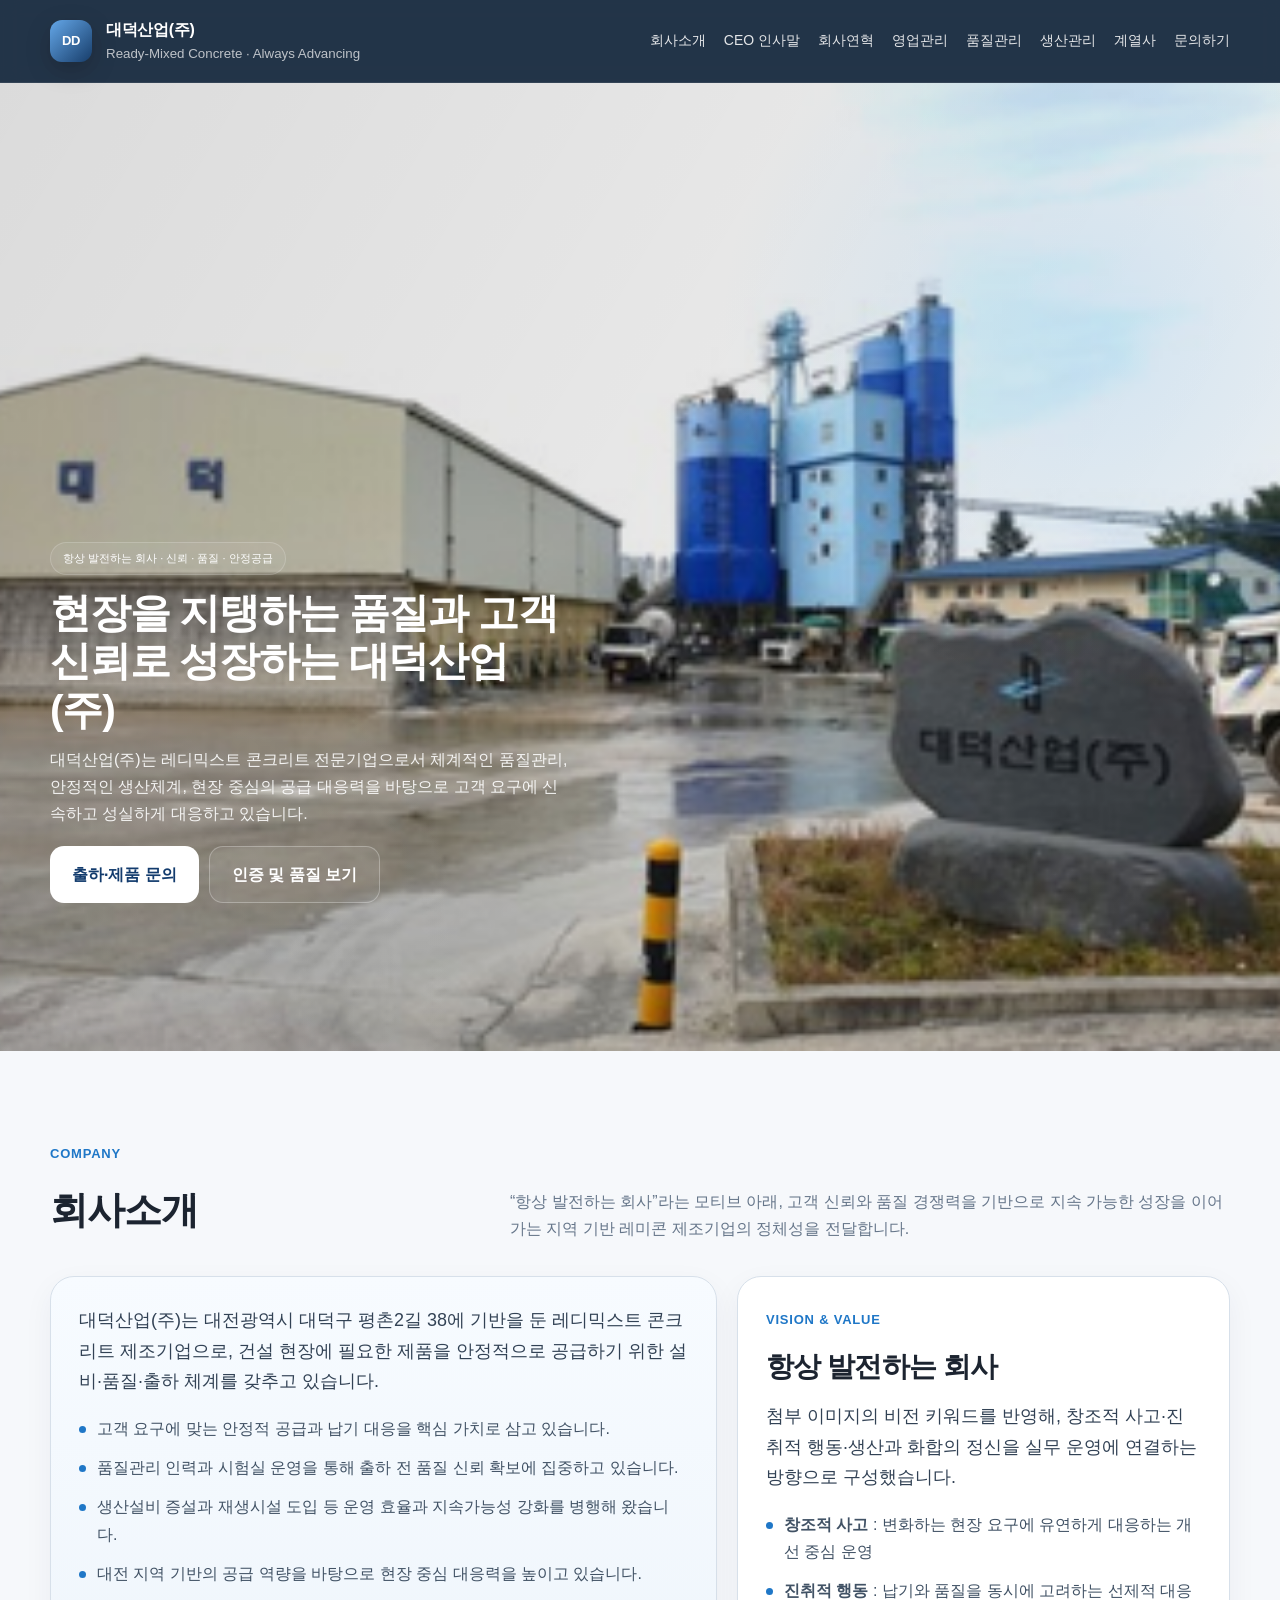
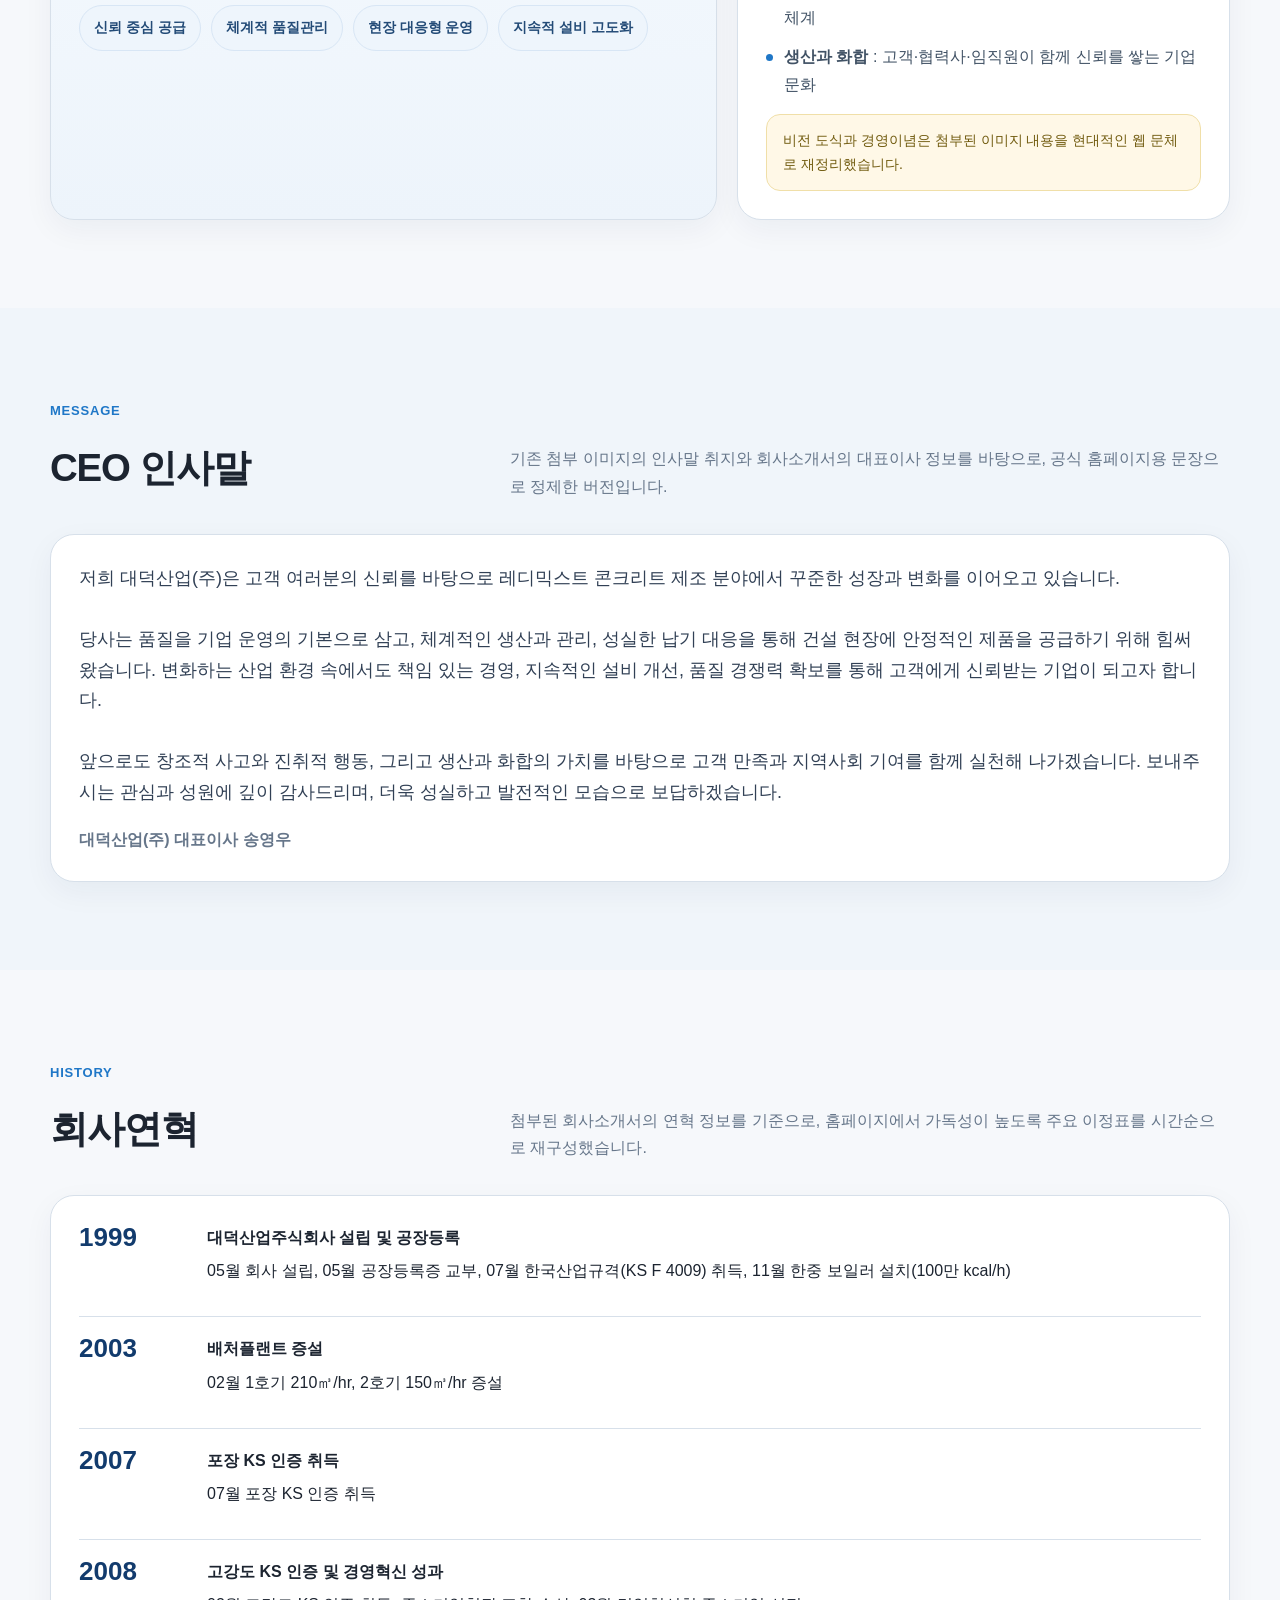
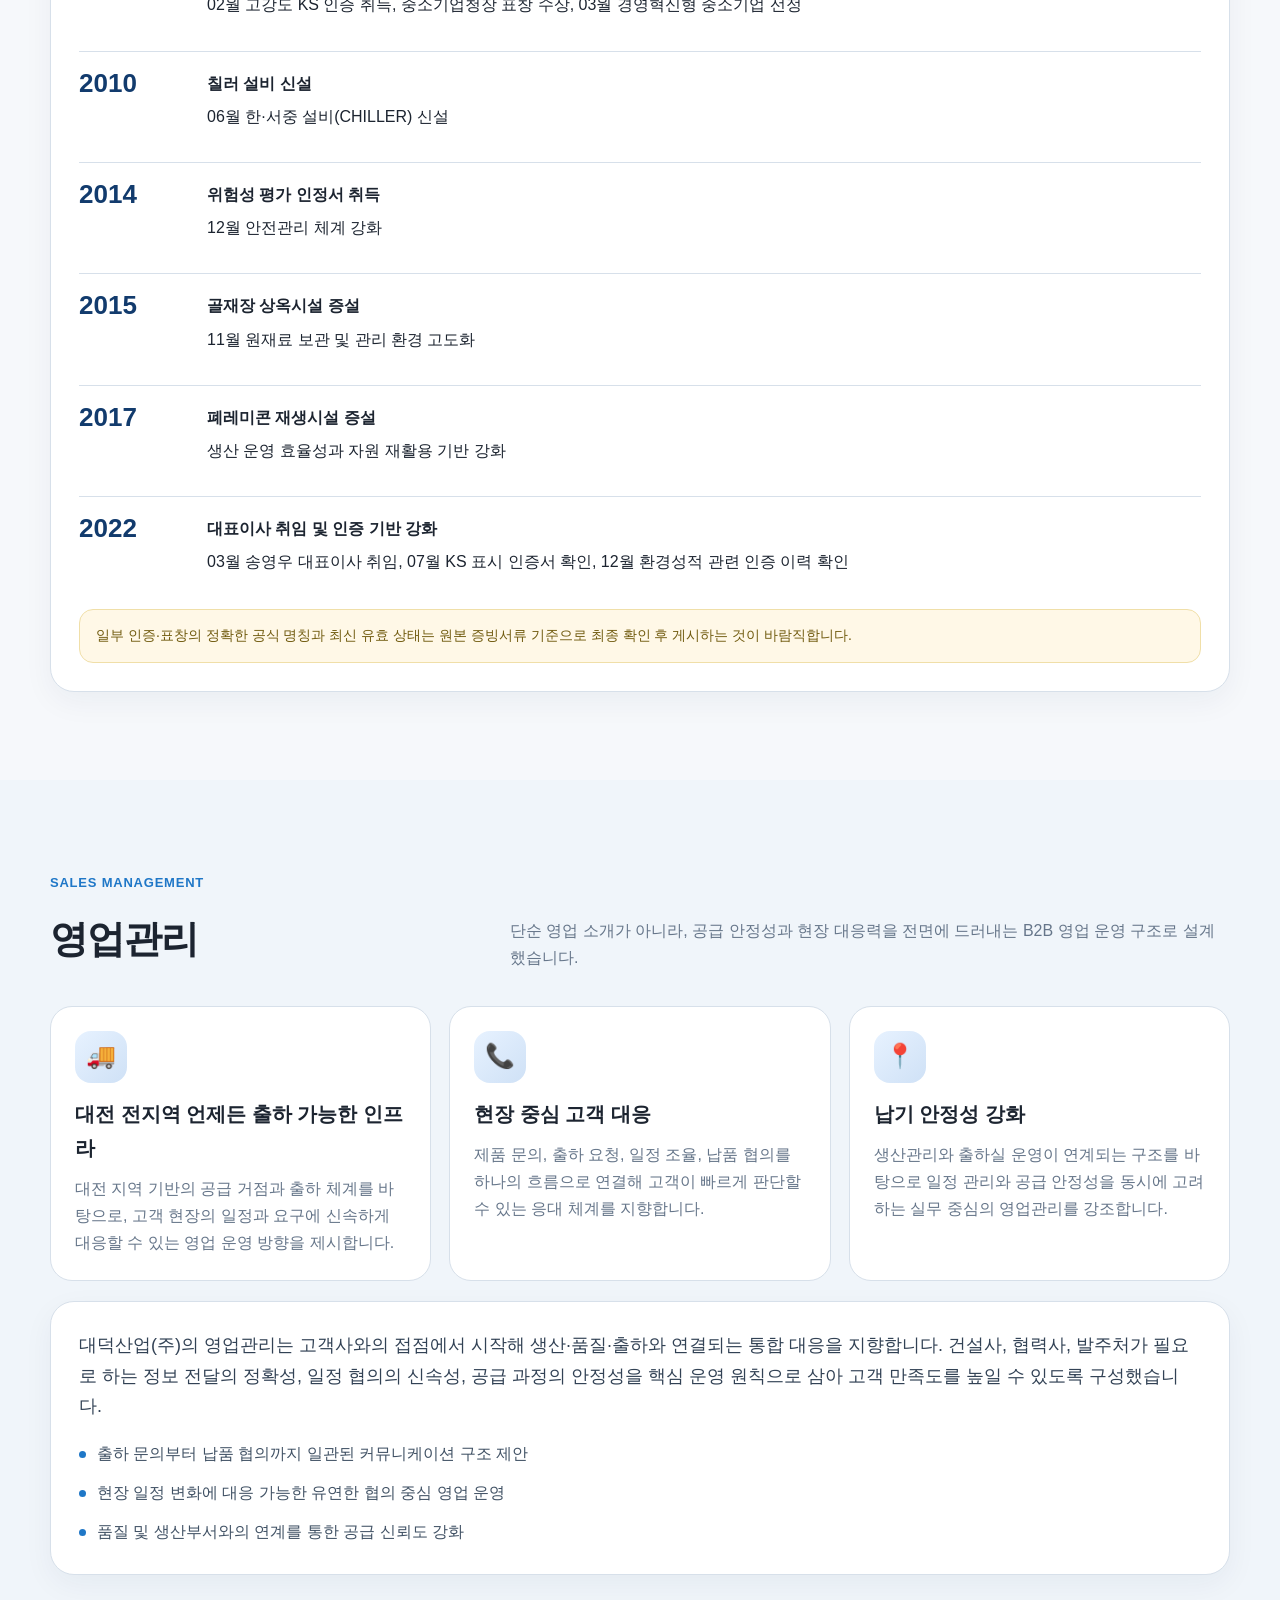
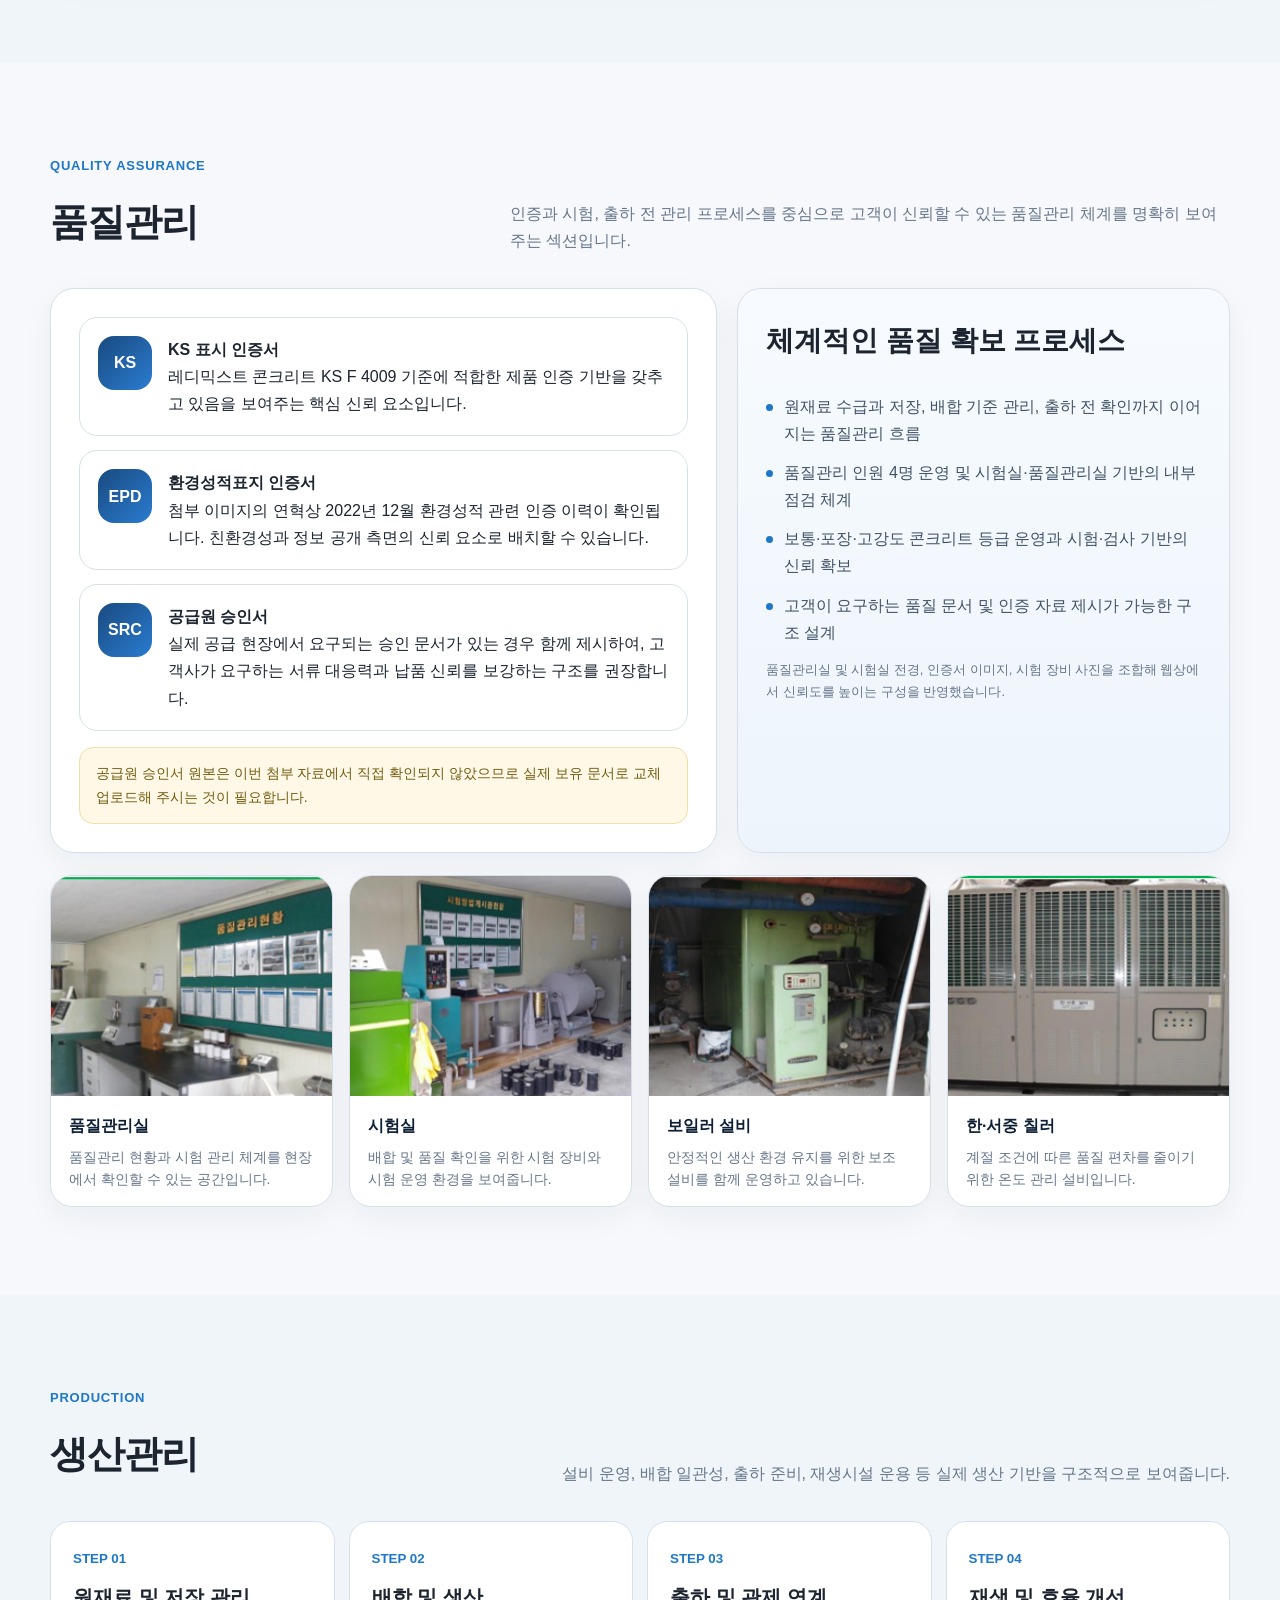
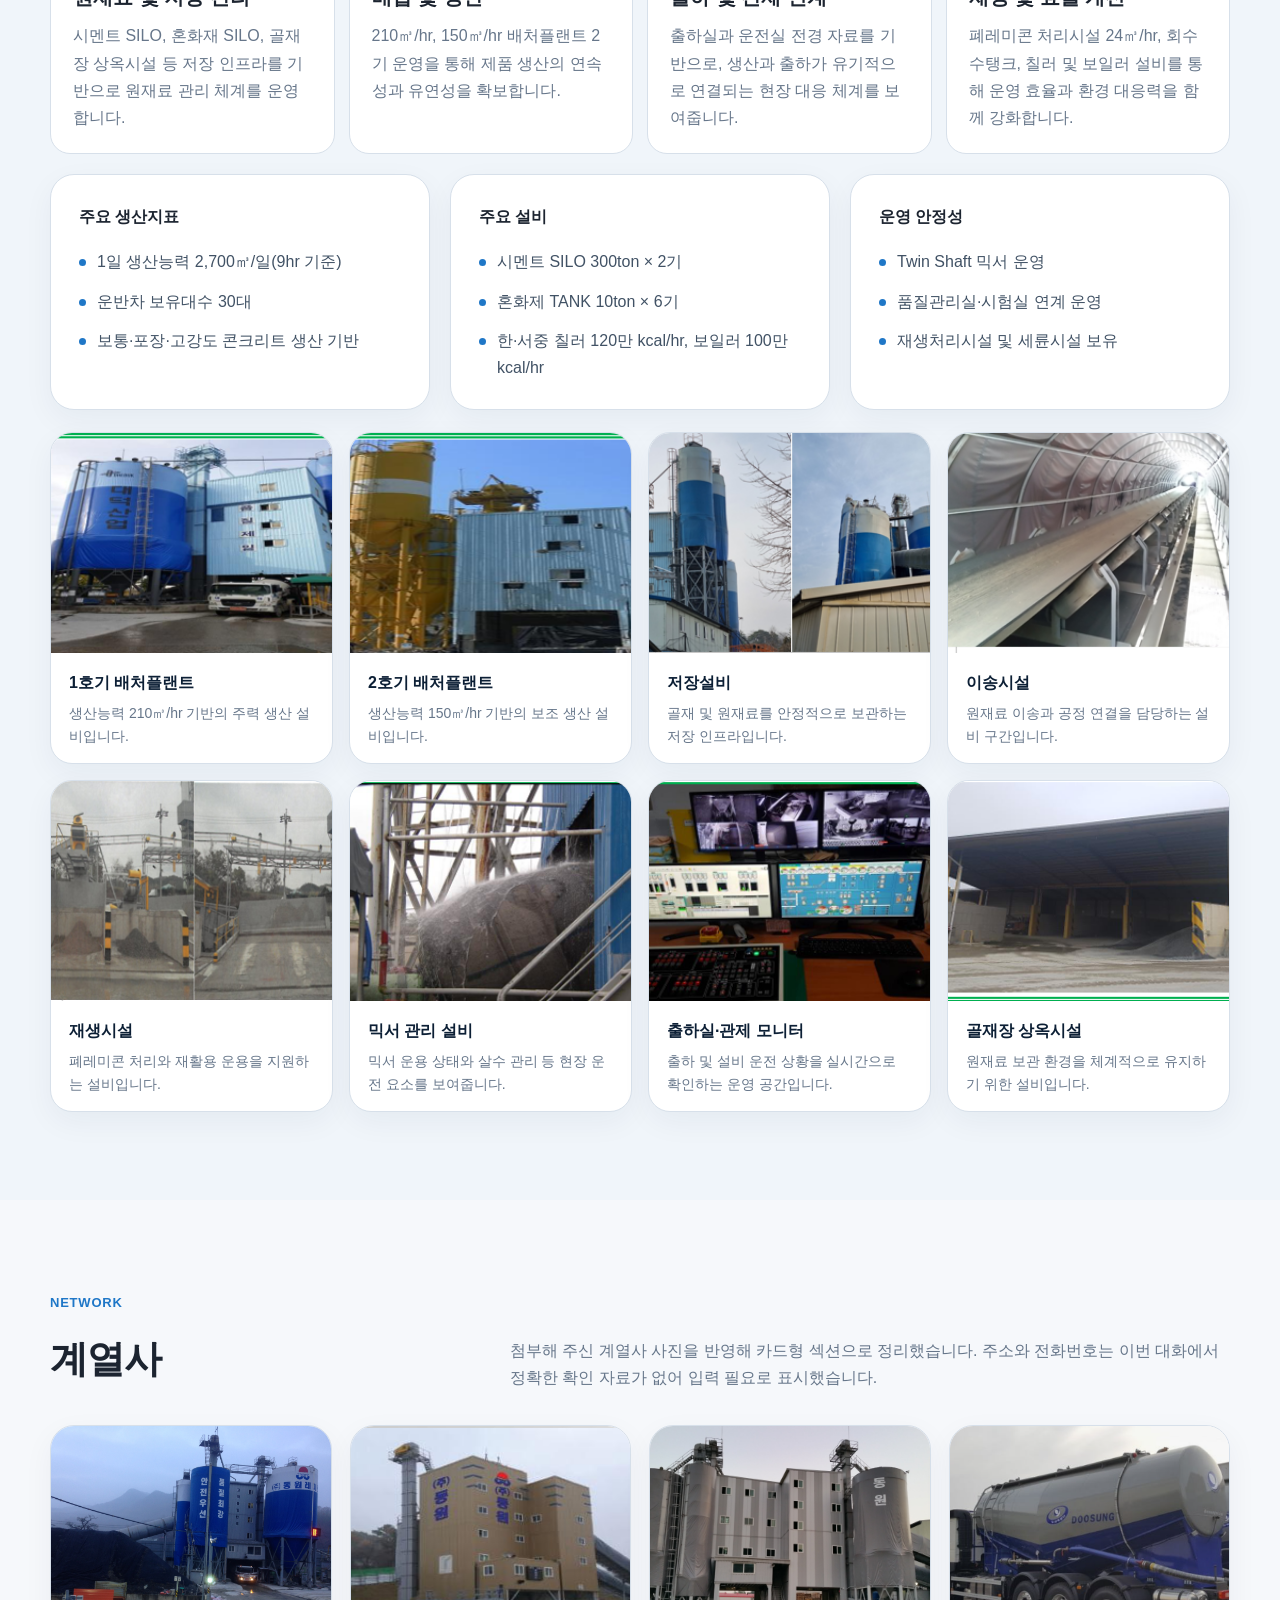
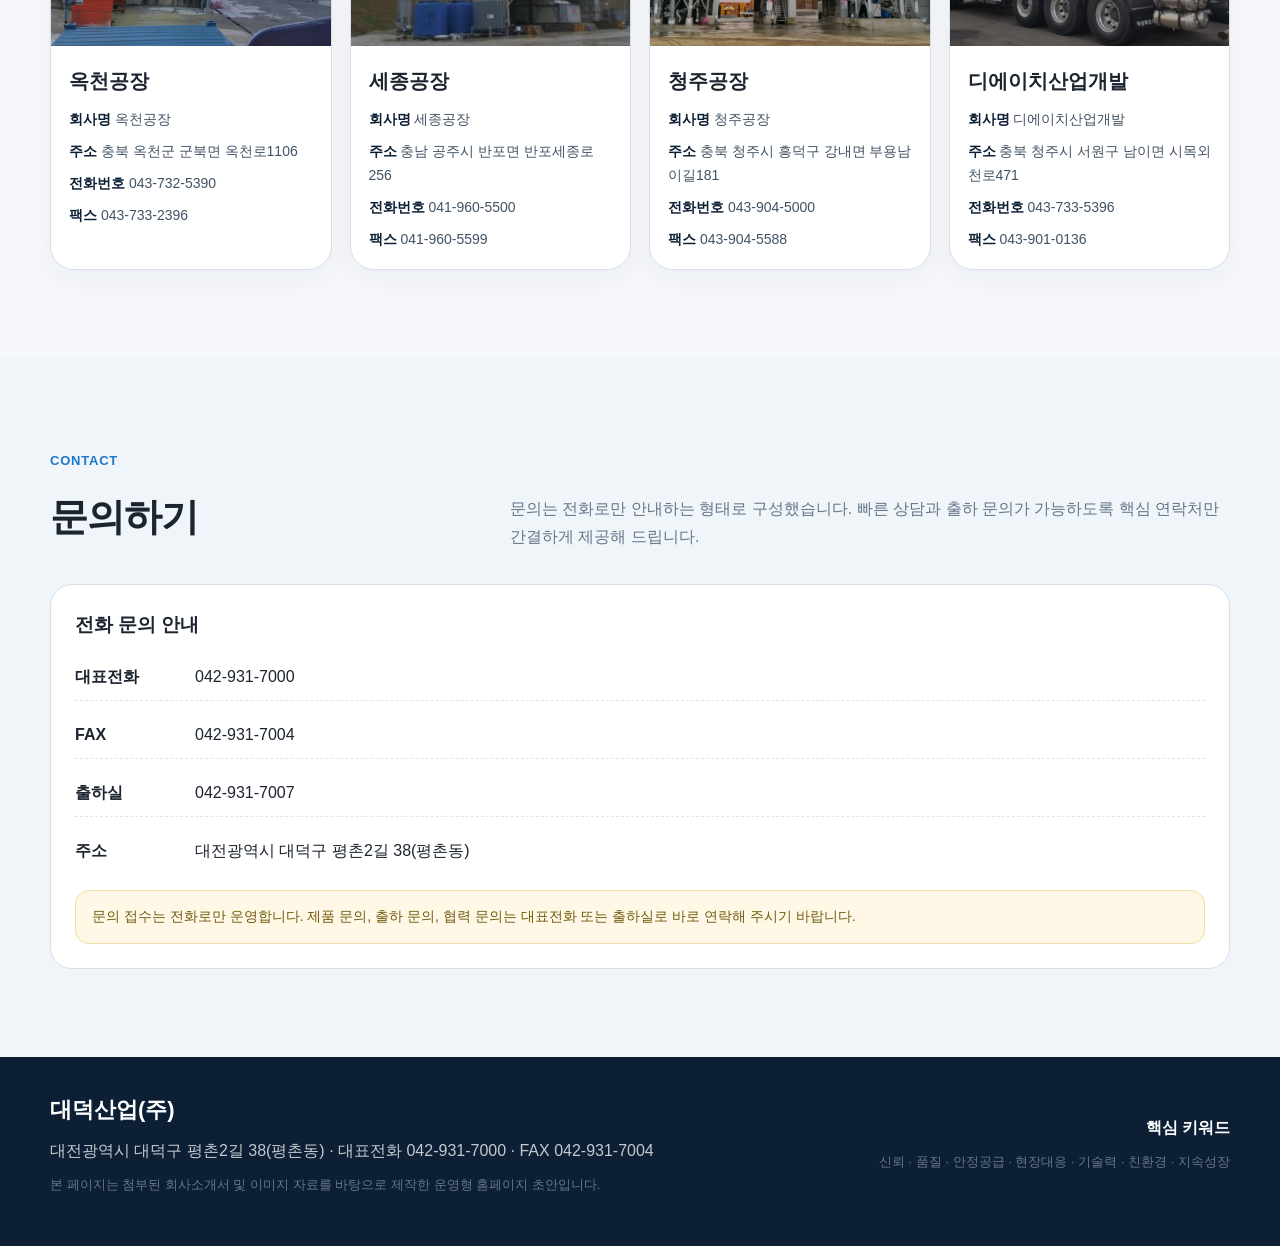
==== index.html @ cddc259b "Add files via upload" ====
<!DOCTYPE html>
<html lang="ko">
<head>
  <meta charset="UTF-8" />
  <meta name="viewport" content="width=device-width, initial-scale=1.0" />
  <title>대덕산업(주) | 항상 발전하는 회사</title>
  <meta name="description" content="대덕산업(주)는 레디믹스트 콘크리트 전문기업으로서 품질관리, 안정공급, 현장대응 역량을 바탕으로 고객 신뢰를 구축해 왔습니다." />
  <style>
    :root{
      --navy:#123b6d;
      --blue:#1f5f9d;
      --sky:#eaf2fb;
      --line:#d7e0ea;
      --text:#1c2430;
      --muted:#66768a;
      --white:#ffffff;
      --accent:#1f77c7;
      --dark:#0c1f35;
    }
    *{box-sizing:border-box}
    html{scroll-behavior:smooth}
    body{
      margin:0;
      font-family:"Pretendard","Noto Sans KR",Arial,sans-serif;
      color:var(--text);
      background:#f6f8fb;
      line-height:1.7;
    }
    a{text-decoration:none;color:inherit}
    img{max-width:100%;display:block}
    .container{width:min(1180px, calc(100% - 40px)); margin:0 auto}
    header{
      position:sticky; top:0; z-index:1000;
      background:rgba(12,31,53,.9); backdrop-filter: blur(10px);
      color:#fff; border-bottom:1px solid rgba(255,255,255,.08);
    }
    .nav{display:flex;align-items:center;justify-content:space-between;padding:16px 0;gap:24px}
    .brand{display:flex;align-items:center;gap:14px;font-weight:800;letter-spacing:-.02em}
    .brand-mark{width:42px;height:42px;border-radius:12px;background:linear-gradient(135deg,#64a7e8,#173d6a);display:grid;place-items:center;color:#fff;font-size:13px;font-weight:900;box-shadow:0 8px 24px rgba(0,0,0,.22)}
    .brand small{display:block;color:rgba(255,255,255,.7);font-weight:500;letter-spacing:0}
    .menu{display:flex;flex-wrap:wrap;gap:18px;font-size:14px;color:rgba(255,255,255,.88)}
    .menu a:hover{color:#fff}
    .hero{
      position:relative; overflow:hidden; color:#fff;
      background:linear-gradient(120deg, rgba(0,0,0,.14), rgba(0,0,0,.04)), url('[data-uri]') center/cover no-repeat;
    }
    .hero::after{
      content:""; position:absolute; inset:0;
      background:radial-gradient(circle at 85% 25%, rgba(120,196,255,.24), transparent 28%),
                 radial-gradient(circle at 10% 90%, rgba(255,255,255,.08), transparent 24%);
      pointer-events:none;
    }
    .hero-inner{position:relative; z-index:1; min-height:88vh; display:grid; align-items:end; padding:88px 0 52px}
    .eyebrow{display:inline-flex;gap:10px;align-items:center;padding:6px 12px;border:1px solid rgba(255,255,255,.18);border-radius:999px;background:rgba(255,255,255,.06);font-size:11px}
    h1{font-size:clamp(24px,3.2vw,42px);line-height:1.18;letter-spacing:-.03em;margin:14px 0 12px;max-width:520px}
    .hero p{max-width:520px;font-size:clamp(13px,1.35vw,16px);color:rgba(255,255,255,.90);margin:0 0 18px}
    .hero-actions{display:flex;flex-wrap:wrap;gap:10px;margin-bottom:8px}
    .btn{display:inline-flex;align-items:center;justify-content:center;padding:14px 22px;border-radius:14px;font-weight:700;transition:.2s ease}
    .btn-primary{background:#fff;color:var(--navy)}
    .btn-secondary{border:1px solid rgba(255,255,255,.28);color:#fff;background:rgba(255,255,255,.06)}
    .btn:hover{transform:translateY(-1px)}
    .hero-metrics{display:grid;grid-template-columns:repeat(4,minmax(0,1fr));gap:14px;margin-top:18px}
    .metric{background:rgba(255,255,255,.08);border:1px solid rgba(255,255,255,.12);padding:20px;border-radius:18px;backdrop-filter:blur(8px)}
    .metric strong{display:block;font-size:28px;line-height:1.1;margin-bottom:6px}
    .metric span{font-size:13px;color:rgba(255,255,255,.78)}
    section{padding:88px 0}
    .section-head{display:flex;justify-content:space-between;gap:20px;align-items:end;margin-bottom:34px}
    .section-head h2{font-size:clamp(28px,3vw,42px);margin:0;letter-spacing:-.03em}
    .section-head p{max-width:720px;margin:0;color:var(--muted)}
    .grid{display:grid;gap:20px}
    .grid-2{grid-template-columns:1.15fr .85fr}
    .grid-3{grid-template-columns:repeat(3, minmax(0,1fr))}
    .card{background:var(--white); border:1px solid var(--line); border-radius:24px; padding:28px; box-shadow:0 10px 30px rgba(17,46,79,.05)}
    .soft{background:linear-gradient(180deg,#f7fbff,#edf4fb)}
    .kicker{display:inline-block;color:var(--accent);font-weight:800;font-size:13px;letter-spacing:.06em;text-transform:uppercase;margin-bottom:12px}
    .lead{font-size:18px;color:#324255}
    .list{display:grid;gap:12px;padding:0;margin:18px 0 0;list-style:none}
    .list li{position:relative;padding-left:18px;color:#415265}
    .list li::before{content:"";width:7px;height:7px;border-radius:50%;background:var(--accent);position:absolute;left:0;top:11px}
    .pill-row{display:flex;flex-wrap:wrap;gap:10px;margin-top:18px}
    .pill{padding:10px 14px;border-radius:999px;background:#eef5fc;border:1px solid #d8e6f5;color:#234b77;font-size:14px;font-weight:700}
    .message{font-size:18px;color:#314055;white-space:pre-line}
    .signature{margin-top:18px;color:var(--muted);font-weight:700}
    .timeline{display:grid;gap:14px}
    .timeline-item{display:grid;grid-template-columns:110px 1fr;gap:18px;padding:18px 0;border-top:1px solid var(--line)}
    .timeline-item:first-child{border-top:none;padding-top:0}
    .year{font-size:26px;font-weight:900;color:var(--navy);line-height:1}
    .event strong{display:block;margin-bottom:6px}
    .feature-grid{display:grid;grid-template-columns:repeat(3,minmax(0,1fr));gap:18px}
    .feature{padding:24px;border-radius:22px;background:var(--white);border:1px solid var(--line)}
    .feature h3{margin:0 0 10px;font-size:20px}
    .feature p{margin:0;color:var(--muted)}
    .icon{width:52px;height:52px;border-radius:16px;background:linear-gradient(135deg,#e7f2ff,#cfe1f6);display:grid;place-items:center;font-size:24px;margin-bottom:14px}
    .cert{display:grid;gap:14px}
    .cert-item{display:flex;gap:16px;align-items:flex-start;padding:18px;border-radius:18px;background:#fff;border:1px solid var(--line)}
    .cert-badge{flex:0 0 54px;height:54px;border-radius:16px;background:linear-gradient(135deg,#194a7f,#2a7cd1);color:#fff;display:grid;place-items:center;font-weight:900}
    .process{display:grid;grid-template-columns:repeat(4,minmax(0,1fr));gap:14px}
    .step{background:#fff;border:1px solid var(--line);border-radius:20px;padding:22px;position:relative}
    .step small{display:inline-block;margin-bottom:10px;color:var(--accent);font-weight:800}
    .step h3{margin:0 0 8px;font-size:20px}
    .step p{margin:0;color:var(--muted)}
    .affiliate-note{background:linear-gradient(135deg,#0f2d4e,#1f5f9d);color:#fff}
    .contact-wrap{display:grid;grid-template-columns:1fr 1fr;gap:18px}
    .contact-block{background:#fff;border:1px solid var(--line);border-radius:22px;padding:24px}
    .contact-block h3{margin:0 0 12px}
    .contact-table{display:grid;gap:10px}
    .contact-row{display:grid;grid-template-columns:110px 1fr;gap:10px;padding:10px 0;border-bottom:1px dashed #dbe6f0}
    .contact-row:last-child{border-bottom:none}
    .form-grid{display:grid;grid-template-columns:1fr 1fr;gap:12px}
    .field{display:grid;gap:8px}
    .field.full{grid-column:1 / -1}
    input, textarea, select{width:100%;padding:14px 15px;border-radius:14px;border:1px solid #cad6e2;background:#fbfdff;font:inherit}
    textarea{min-height:130px;resize:vertical}
    .consent{display:flex;gap:10px;align-items:flex-start;font-size:14px;color:var(--muted)}
    footer{padding:34px 0 50px;background:#0d1f35;color:rgba(255,255,255,.76)}
    .footer-grid{display:grid;grid-template-columns:1.1fr .9fr;gap:18px;align-items:center}
    .mini{font-size:13px;color:var(--muted)}
    .notice{margin-top:16px;padding:14px 16px;border-radius:14px;background:#fff8e7;border:1px solid #f0dfa8;color:#715b0f;font-size:14px}

    .gallery-grid{display:grid;grid-template-columns:repeat(4,minmax(0,1fr));gap:16px;margin-top:22px}
    .photo-card{background:#fff;border:1px solid var(--line);border-radius:22px;overflow:hidden;box-shadow:0 10px 30px rgba(17,46,79,.05)}
    .photo-card img{width:100%;height:220px;object-fit:cover;background:#eaf2fb}
    .photo-body{padding:16px 18px}
    .photo-title{font-weight:800;font-size:16px;margin:0 0 6px;color:var(--dark)}
    .photo-desc{margin:0;color:var(--muted);font-size:14px;line-height:1.6}
    .affiliate-grid{display:grid;grid-template-columns:repeat(4,minmax(0,1fr));gap:18px}
    .affiliate-card{background:#fff;border:1px solid var(--line);border-radius:24px;overflow:hidden;box-shadow:0 10px 30px rgba(17,46,79,.05)}
    .affiliate-card img{width:100%;height:220px;object-fit:cover;background:#eef4fb}
    .affiliate-card .info{padding:18px}
    .affiliate-card h3{margin:0 0 10px;font-size:20px}
    .affiliate-meta{display:grid;gap:8px;font-size:14px;color:#415265}
    .affiliate-meta strong{color:var(--dark)}
    @media (max-width: 980px){
      .grid-2,.grid-3,.feature-grid,.contact-wrap,.footer-grid,.hero-metrics,.process,.gallery-grid,.affiliate-grid{grid-template-columns:1fr 1fr}
      .menu{display:none}
    }
    @media (max-width: 720px){
      .grid-2,.grid-3,.feature-grid,.contact-wrap,.footer-grid,.hero-metrics,.process,.form-grid,.gallery-grid,.affiliate-grid{grid-template-columns:1fr}
      .timeline-item,.contact-row{grid-template-columns:1fr}
      section{padding:72px 0}
      .card,.feature,.contact-block,.step{padding:22px}
      .hero-inner{min-height:auto;padding:72px 0 60px}
    }
  </style>
</head>
<body>
  <header>
    <div class="container nav">
      <a class="brand" href="#top" aria-label="대덕산업 홈">
        <div class="brand-mark">DD</div>
        <div>
          대덕산업(주)
          <small>Ready-Mixed Concrete · Always Advancing</small>
        </div>
      </a>
      <nav class="menu" aria-label="주 메뉴">
        <a href="#about">회사소개</a>
        <a href="#ceo">CEO 인사말</a>
        <a href="#history">회사연혁</a>
        <a href="#sales">영업관리</a>
        <a href="#quality">품질관리</a>
        <a href="#production">생산관리</a>
        <a href="#affiliates">계열사</a>
        <a href="#contact">문의하기</a>
      </nav>
    </div>
  </header>

  <main id="top">
    
    <section class="hero">
      <div class="container hero-inner">
        <div>
          <div class="eyebrow">항상 발전하는 회사 · 신뢰 · 품질 · 안정공급</div>
          <h1>현장을 지탱하는 품질과
고객 신뢰로 성장하는
대덕산업(주)</h1>
          <p>대덕산업(주)는 레디믹스트 콘크리트 전문기업으로서 체계적인 품질관리, 안정적인 생산체계, 현장 중심의 공급 대응력을 바탕으로 고객 요구에 신속하고 성실하게 대응하고 있습니다.</p>
          <div class="hero-actions">
            <a class="btn btn-primary" href="#contact">출하·제품 문의</a>
            <a class="btn btn-secondary" href="#quality">인증 및 품질 보기</a>
          </div>
        </div>
      </div>
    </section>

    <section id="about">
      <div class="container">
        <div class="section-head">
          <div>
            <div class="kicker">Company</div>
            <h2>회사소개</h2>
          </div>
          <p>“항상 발전하는 회사”라는 모티브 아래, 고객 신뢰와 품질 경쟁력을 기반으로 지속 가능한 성장을 이어가는 지역 기반 레미콘 제조기업의 정체성을 전달합니다.</p>
        </div>
        <div class="grid grid-2">
          <div class="card soft">
            <div class="lead">대덕산업(주)는 대전광역시 대덕구 평촌2길 38에 기반을 둔 레디믹스트 콘크리트 제조기업으로, 건설 현장에 필요한 제품을 안정적으로 공급하기 위한 설비·품질·출하 체계를 갖추고 있습니다.</div>
            <ul class="list">
              <li>고객 요구에 맞는 안정적 공급과 납기 대응을 핵심 가치로 삼고 있습니다.</li>
              <li>품질관리 인력과 시험실 운영을 통해 출하 전 품질 신뢰 확보에 집중하고 있습니다.</li>
              <li>생산설비 증설과 재생시설 도입 등 운영 효율과 지속가능성 강화를 병행해 왔습니다.</li>
              <li>대전 지역 기반의 공급 역량을 바탕으로 현장 중심 대응력을 높이고 있습니다.</li>
            </ul>
            <div class="pill-row">
              <span class="pill">신뢰 중심 공급</span>
              <span class="pill">체계적 품질관리</span>
              <span class="pill">현장 대응형 운영</span>
              <span class="pill">지속적 설비 고도화</span>
            </div>
          </div>
          <div class="card">
            <div class="kicker">Vision & Value</div>
            <h3 style="margin:0 0 10px;font-size:28px;letter-spacing:-.03em">항상 발전하는 회사</h3>
            <p class="lead" style="margin-top:0">첨부 이미지의 비전 키워드를 반영해, 창조적 사고·진취적 행동·생산과 화합의 정신을 실무 운영에 연결하는 방향으로 구성했습니다.</p>
            <ul class="list">
              <li><strong>창조적 사고</strong> : 변화하는 현장 요구에 유연하게 대응하는 개선 중심 운영</li>
              <li><strong>진취적 행동</strong> : 납기와 품질을 동시에 고려하는 선제적 대응 체계</li>
              <li><strong>생산과 화합</strong> : 고객·협력사·임직원이 함께 신뢰를 쌓는 기업 문화</li>
            </ul>
            <div class="notice">비전 도식과 경영이념은 첨부된 이미지 내용을 현대적인 웹 문체로 재정리했습니다.</div>
          </div>
        </div>
      </div>
    </section>

    <section id="ceo" style="background:#f0f5fa">
      <div class="container">
        <div class="section-head">
          <div>
            <div class="kicker">Message</div>
            <h2>CEO 인사말</h2>
          </div>
          <p>기존 첨부 이미지의 인사말 취지와 회사소개서의 대표이사 정보를 바탕으로, 공식 홈페이지용 문장으로 정제한 버전입니다.</p>
        </div>
        <div class="card">
          <div class="message">저희 대덕산업(주)은 고객 여러분의 신뢰를 바탕으로 레디믹스트 콘크리트 제조 분야에서 꾸준한 성장과 변화를 이어오고 있습니다.

당사는 품질을 기업 운영의 기본으로 삼고, 체계적인 생산과 관리, 성실한 납기 대응을 통해 건설 현장에 안정적인 제품을 공급하기 위해 힘써 왔습니다. 변화하는 산업 환경 속에서도 책임 있는 경영, 지속적인 설비 개선, 품질 경쟁력 확보를 통해 고객에게 신뢰받는 기업이 되고자 합니다.

앞으로도 창조적 사고와 진취적 행동, 그리고 생산과 화합의 가치를 바탕으로 고객 만족과 지역사회 기여를 함께 실천해 나가겠습니다. 보내주시는 관심과 성원에 깊이 감사드리며, 더욱 성실하고 발전적인 모습으로 보답하겠습니다.</div>
          <div class="signature">대덕산업(주) 대표이사 송영우</div>
        </div>
      </div>
    </section>

    <section id="history">
      <div class="container">
        <div class="section-head">
          <div>
            <div class="kicker">History</div>
            <h2>회사연혁</h2>
          </div>
          <p>첨부된 회사소개서의 연혁 정보를 기준으로, 홈페이지에서 가독성이 높도록 주요 이정표를 시간순으로 재구성했습니다.</p>
        </div>
        <div class="card">
          <div class="timeline">
            <div class="timeline-item"><div class="year">1999</div><div class="event"><strong>대덕산업주식회사 설립 및 공장등록</strong> 05월 회사 설립, 05월 공장등록증 교부, 07월 한국산업규격(KS F 4009) 취득, 11월 한중 보일러 설치(100만 kcal/h)</div></div>
            <div class="timeline-item"><div class="year">2003</div><div class="event"><strong>배처플랜트 증설</strong> 02월 1호기 210㎥/hr, 2호기 150㎥/hr 증설</div></div>
            <div class="timeline-item"><div class="year">2007</div><div class="event"><strong>포장 KS 인증 취득</strong> 07월 포장 KS 인증 취득</div></div>
            <div class="timeline-item"><div class="year">2008</div><div class="event"><strong>고강도 KS 인증 및 경영혁신 성과</strong> 02월 고강도 KS 인증 취득, 중소기업청장 표창 수상, 03월 경영혁신형 중소기업 선정</div></div>
            <div class="timeline-item"><div class="year">2010</div><div class="event"><strong>칠러 설비 신설</strong> 06월 한·서중 설비(CHILLER) 신설</div></div>
            <div class="timeline-item"><div class="year">2014</div><div class="event"><strong>위험성 평가 인정서 취득</strong> 12월 안전관리 체계 강화</div></div>
            <div class="timeline-item"><div class="year">2015</div><div class="event"><strong>골재장 상옥시설 증설</strong> 11월 원재료 보관 및 관리 환경 고도화</div></div>
            <div class="timeline-item"><div class="year">2017</div><div class="event"><strong>폐레미콘 재생시설 증설</strong> 생산 운영 효율성과 자원 재활용 기반 강화</div></div>
            <div class="timeline-item"><div class="year">2022</div><div class="event"><strong>대표이사 취임 및 인증 기반 강화</strong> 03월 송영우 대표이사 취임, 07월 KS 표시 인증서 확인, 12월 환경성적 관련 인증 이력 확인</div></div>
          </div>
          <div class="notice">일부 인증·표창의 정확한 공식 명칭과 최신 유효 상태는 원본 증빙서류 기준으로 최종 확인 후 게시하는 것이 바람직합니다.</div>
        </div>
      </div>
    </section>

    <section id="sales" style="background:#f0f5fa">
      <div class="container">
        <div class="section-head">
          <div>
            <div class="kicker">Sales Management</div>
            <h2>영업관리</h2>
          </div>
          <p>단순 영업 소개가 아니라, 공급 안정성과 현장 대응력을 전면에 드러내는 B2B 영업 운영 구조로 설계했습니다.</p>
        </div>
        <div class="feature-grid">
          <div class="feature">
            <div class="icon">🚚</div>
            <h3>대전 전지역 언제든 출하 가능한 인프라</h3>
            <p>대전 지역 기반의 공급 거점과 출하 체계를 바탕으로, 고객 현장의 일정과 요구에 신속하게 대응할 수 있는 영업 운영 방향을 제시합니다.</p>
          </div>
          <div class="feature">
            <div class="icon">📞</div>
            <h3>현장 중심 고객 대응</h3>
            <p>제품 문의, 출하 요청, 일정 조율, 납품 협의를 하나의 흐름으로 연결해 고객이 빠르게 판단할 수 있는 응대 체계를 지향합니다.</p>
          </div>
          <div class="feature">
            <div class="icon">📍</div>
            <h3>납기 안정성 강화</h3>
            <p>생산관리와 출하실 운영이 연계되는 구조를 바탕으로 일정 관리와 공급 안정성을 동시에 고려하는 실무 중심의 영업관리를 강조합니다.</p>
          </div>
        </div>
        <div class="card" style="margin-top:20px">
          <div class="lead">대덕산업(주)의 영업관리는 고객사와의 접점에서 시작해 생산·품질·출하와 연결되는 통합 대응을 지향합니다. 건설사, 협력사, 발주처가 필요로 하는 정보 전달의 정확성, 일정 협의의 신속성, 공급 과정의 안정성을 핵심 운영 원칙으로 삼아 고객 만족도를 높일 수 있도록 구성했습니다.</div>
          <ul class="list">
            <li>출하 문의부터 납품 협의까지 일관된 커뮤니케이션 구조 제안</li>
            <li>현장 일정 변화에 대응 가능한 유연한 협의 중심 영업 운영</li>
            <li>품질 및 생산부서와의 연계를 통한 공급 신뢰도 강화</li>
          </ul>
        </div>
      </div>
    </section>

    <section id="quality">

      <div class="container">
        <div class="section-head">
          <div>
            <div class="kicker">Quality Assurance</div>
            <h2>품질관리</h2>
          </div>
          <p>인증과 시험, 출하 전 관리 프로세스를 중심으로 고객이 신뢰할 수 있는 품질관리 체계를 명확히 보여주는 섹션입니다.</p>
        </div>
        <div class="grid grid-2">
          <div class="card">
            <div class="cert">
              <div class="cert-item">
                <div class="cert-badge">KS</div>
                <div><strong>KS 표시 인증서</strong><br>레디믹스트 콘크리트 KS F 4009 기준에 적합한 제품 인증 기반을 갖추고 있음을 보여주는 핵심 신뢰 요소입니다.</div>
              </div>
              <div class="cert-item">
                <div class="cert-badge">EPD</div>
                <div><strong>환경성적표지 인증서</strong><br>첨부 이미지의 연혁상 2022년 12월 환경성적 관련 인증 이력이 확인됩니다. 친환경성과 정보 공개 측면의 신뢰 요소로 배치할 수 있습니다.</div>
              </div>
              <div class="cert-item">
                <div class="cert-badge">SRC</div>
                <div><strong>공급원 승인서</strong><br>실제 공급 현장에서 요구되는 승인 문서가 있는 경우 함께 제시하여, 고객사가 요구하는 서류 대응력과 납품 신뢰를 보강하는 구조를 권장합니다.</div>
              </div>
            </div>
            <div class="notice">공급원 승인서 원본은 이번 첨부 자료에서 직접 확인되지 않았으므로 실제 보유 문서로 교체 업로드해 주시는 것이 필요합니다.</div>
          </div>
          <div class="card soft">
            <h3 style="margin-top:0;font-size:28px">체계적인 품질 확보 프로세스</h3>
            <ul class="list">
              <li>원재료 수급과 저장, 배합 기준 관리, 출하 전 확인까지 이어지는 품질관리 흐름</li>
              <li>품질관리 인원 4명 운영 및 시험실·품질관리실 기반의 내부 점검 체계</li>
              <li>보통·포장·고강도 콘크리트 등급 운영과 시험·검사 기반의 신뢰 확보</li>
              <li>고객이 요구하는 품질 문서 및 인증 자료 제시가 가능한 구조 설계</li>
            </ul>
            <p class="mini">품질관리실 및 시험실 전경, 인증서 이미지, 시험 장비 사진을 조합해 웹상에서 신뢰도를 높이는 구성을 반영했습니다.</p>
          </div>
        </div>
        <div class="gallery-grid">
          <article class="photo-card"><img src="[data-uri]" alt="품질관리실 전경"><div class="photo-body"><p class="photo-title">품질관리실</p><p class="photo-desc">품질관리 현황과 시험 관리 체계를 현장에서 확인할 수 있는 공간입니다.</p></div></article>
          <article class="photo-card"><img src="[data-uri]" alt="시험실 전경"><div class="photo-body"><p class="photo-title">시험실</p><p class="photo-desc">배합 및 품질 확인을 위한 시험 장비와 시험 운영 환경을 보여줍니다.</p></div></article>
          <article class="photo-card"><img src="[data-uri]" alt="보일러 설비"><div class="photo-body"><p class="photo-title">보일러 설비</p><p class="photo-desc">안정적인 생산 환경 유지를 위한 보조 설비를 함께 운영하고 있습니다.</p></div></article>
          <article class="photo-card"><img src="[data-uri]" alt="한서중 칠러 설비"><div class="photo-body"><p class="photo-title">한·서중 칠러</p><p class="photo-desc">계절 조건에 따른 품질 편차를 줄이기 위한 온도 관리 설비입니다.</p></div></article>
        </div>
      </div>

    </section>

    <section id="production" style="background:#f0f5fa">

      <div class="container">
        <div class="section-head">
          <div>
            <div class="kicker">Production</div>
            <h2>생산관리</h2>
          </div>
          <p>설비 운영, 배합 일관성, 출하 준비, 재생시설 운용 등 실제 생산 기반을 구조적으로 보여줍니다.</p>
        </div>
        <div class="process">
          <div class="step"><small>STEP 01</small><h3>원재료 및 저장 관리</h3><p>시멘트 SILO, 혼화재 SILO, 골재장 상옥시설 등 저장 인프라를 기반으로 원재료 관리 체계를 운영합니다.</p></div>
          <div class="step"><small>STEP 02</small><h3>배합 및 생산</h3><p>210㎥/hr, 150㎥/hr 배처플랜트 2기 운영을 통해 제품 생산의 연속성과 유연성을 확보합니다.</p></div>
          <div class="step"><small>STEP 03</small><h3>출하 및 관제 연계</h3><p>출하실과 운전실 전경 자료를 기반으로, 생산과 출하가 유기적으로 연결되는 현장 대응 체계를 보여줍니다.</p></div>
          <div class="step"><small>STEP 04</small><h3>재생 및 효율 개선</h3><p>폐레미콘 처리시설 24㎥/hr, 회수수탱크, 칠러 및 보일러 설비를 통해 운영 효율과 환경 대응력을 함께 강화합니다.</p></div>
        </div>
        <div class="grid grid-3" style="margin-top:20px">
          <div class="card"><strong>주요 생산지표</strong><ul class="list"><li>1일 생산능력 2,700㎥/일(9hr 기준)</li><li>운반차 보유대수 30대</li><li>보통·포장·고강도 콘크리트 생산 기반</li></ul></div>
          <div class="card"><strong>주요 설비</strong><ul class="list"><li>시멘트 SILO 300ton × 2기</li><li>혼화제 TANK 10ton × 6기</li><li>한·서중 칠러 120만 kcal/hr, 보일러 100만 kcal/hr</li></ul></div>
          <div class="card"><strong>운영 안정성</strong><ul class="list"><li>Twin Shaft 믹서 운영</li><li>품질관리실·시험실 연계 운영</li><li>재생처리시설 및 세륜시설 보유</li></ul></div>
        </div>
        <div class="gallery-grid">
          <article class="photo-card"><img src="[data-uri]" alt="1호기 배처플랜트"><div class="photo-body"><p class="photo-title">1호기 배처플랜트</p><p class="photo-desc">생산능력 210㎥/hr 기반의 주력 생산 설비입니다.</p></div></article>
          <article class="photo-card"><img src="[data-uri]" alt="2호기 배처플랜트"><div class="photo-body"><p class="photo-title">2호기 배처플랜트</p><p class="photo-desc">생산능력 150㎥/hr 기반의 보조 생산 설비입니다.</p></div></article>
          <article class="photo-card"><img src="[data-uri]" alt="저장설비"><div class="photo-body"><p class="photo-title">저장설비</p><p class="photo-desc">골재 및 원재료를 안정적으로 보관하는 저장 인프라입니다.</p></div></article>
          <article class="photo-card"><img src="[data-uri]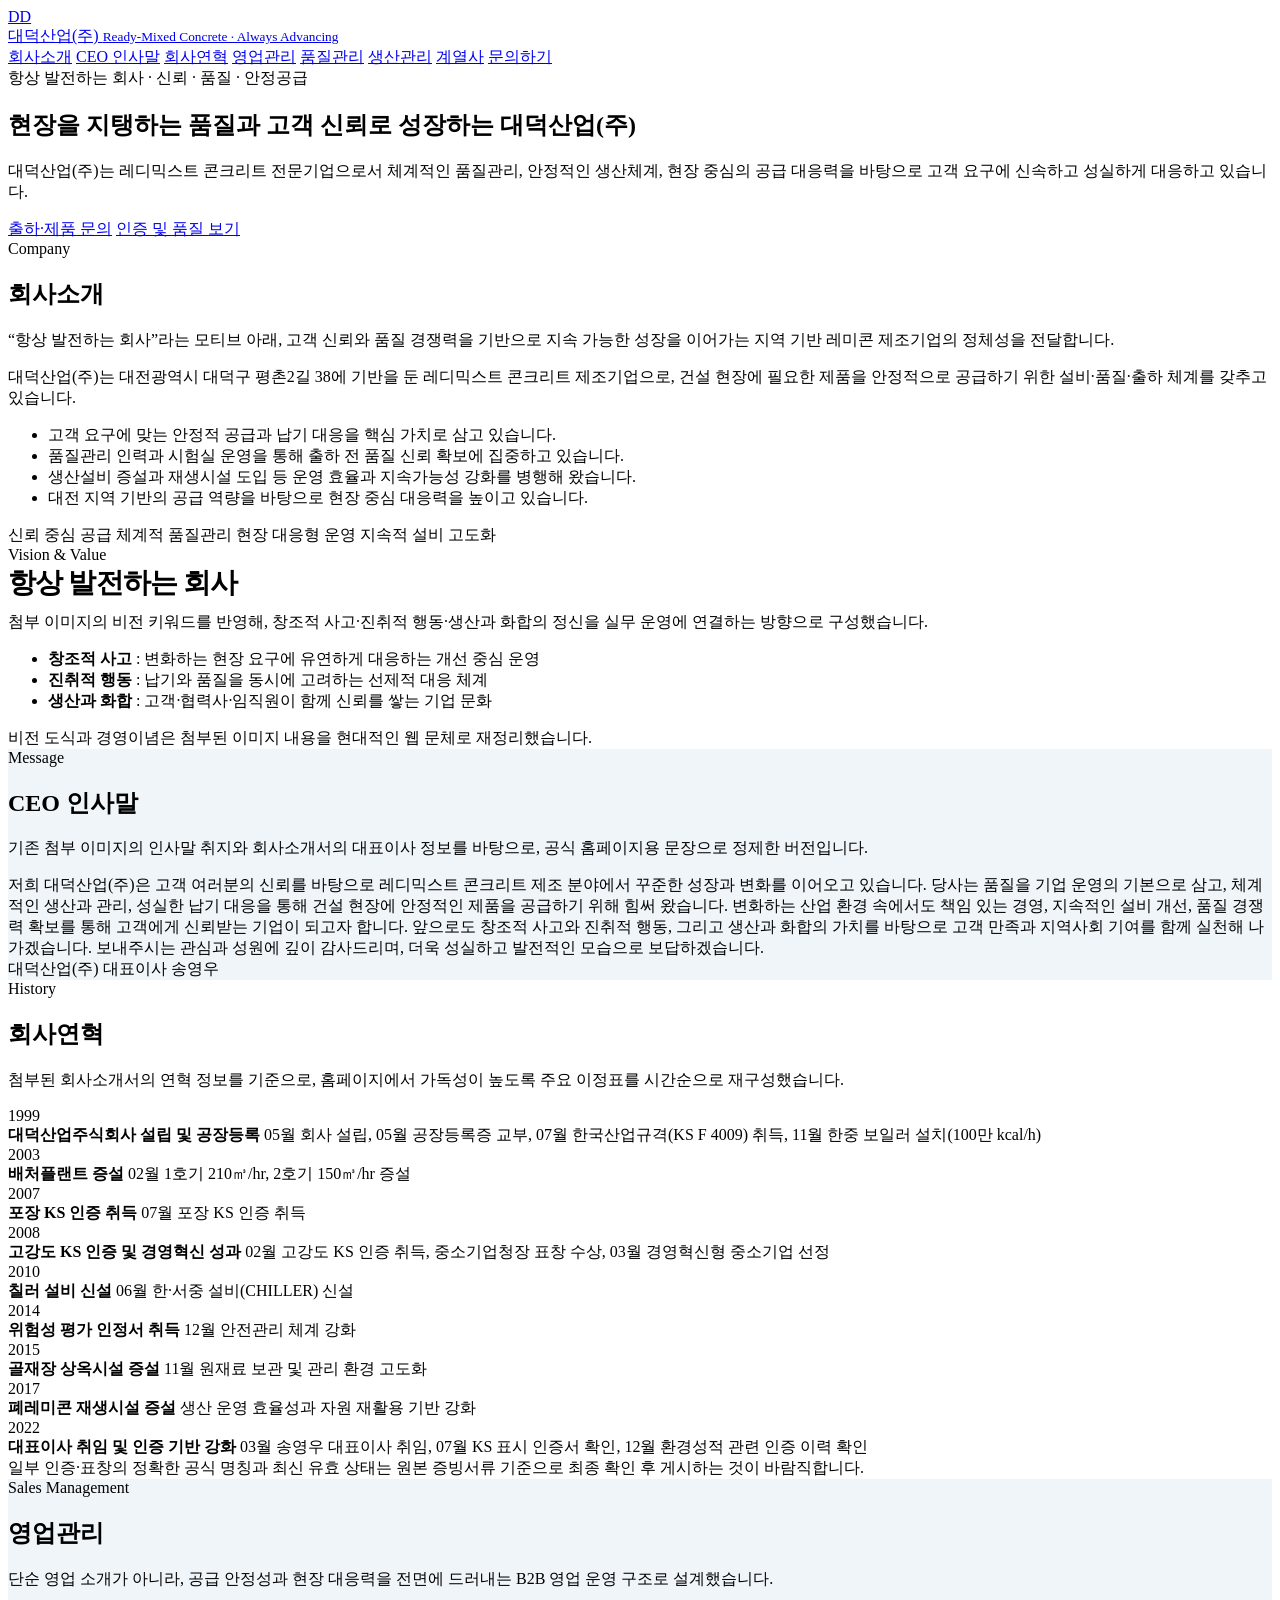
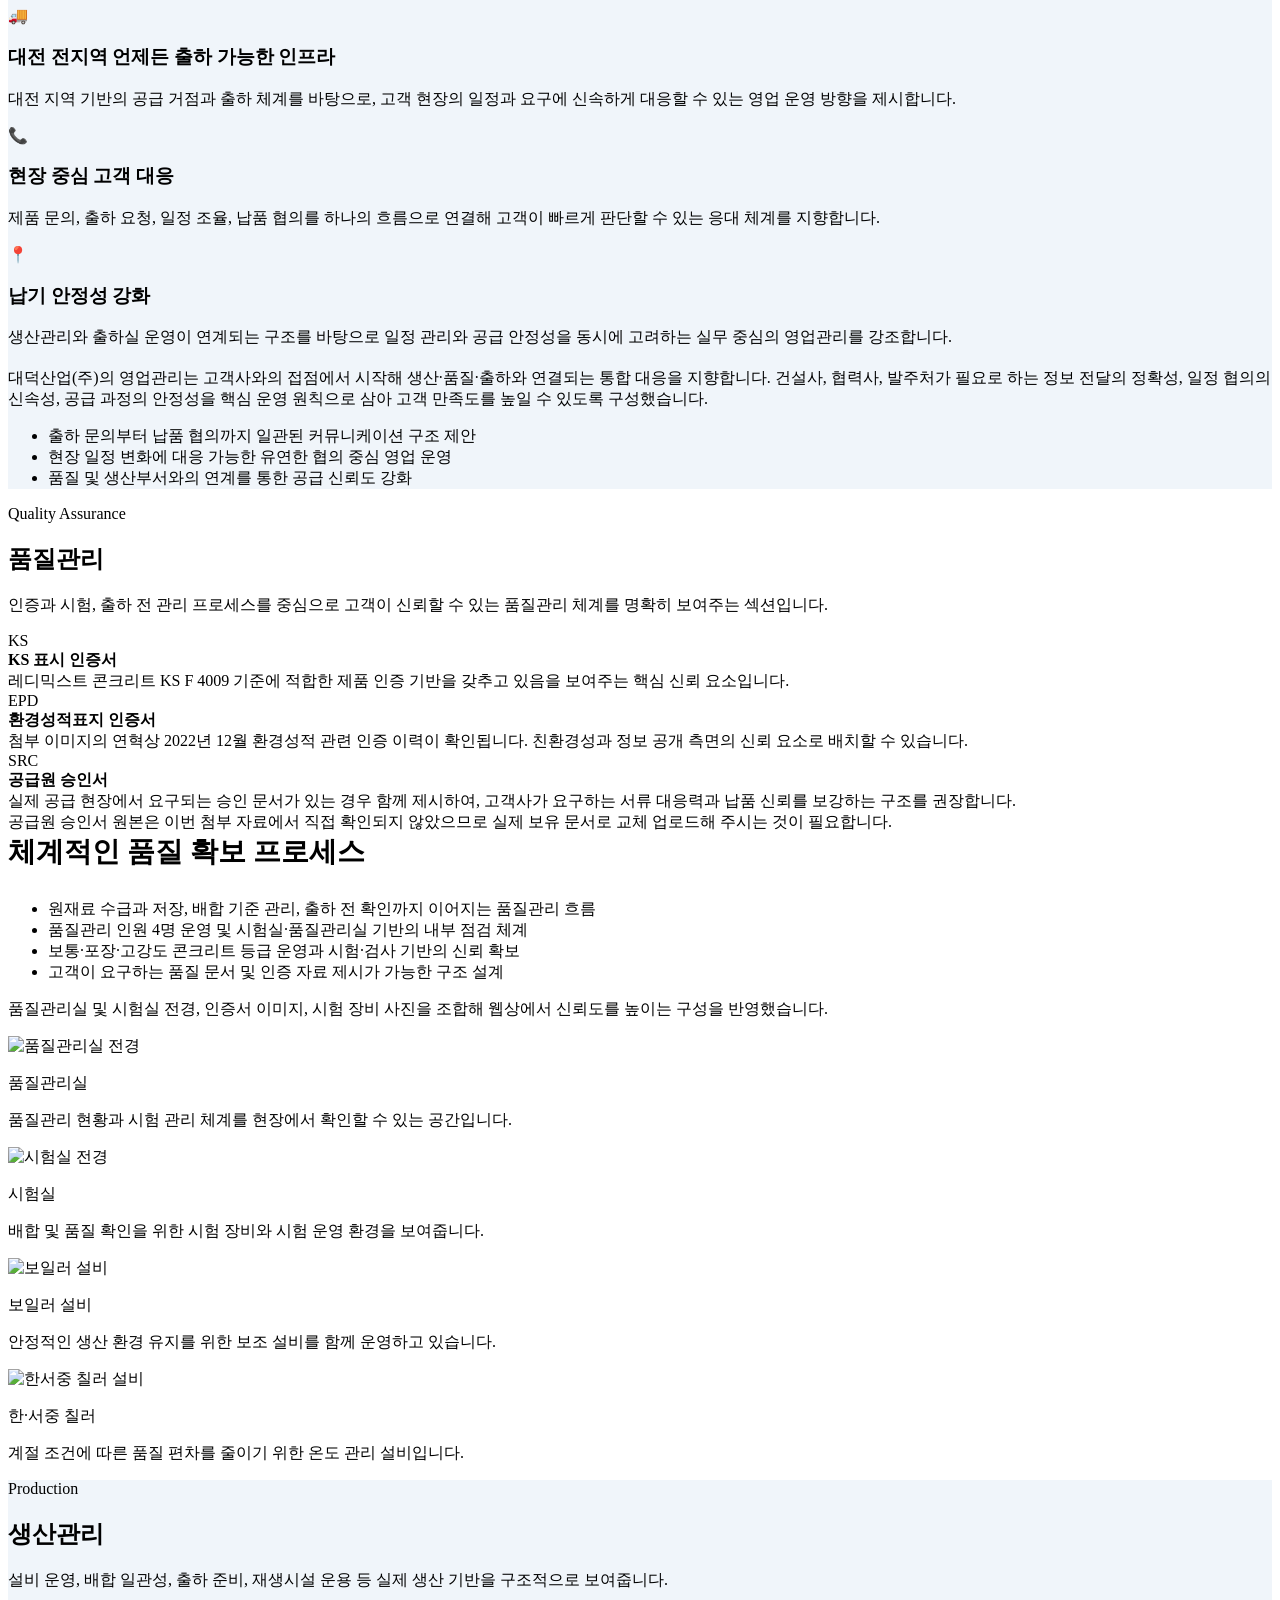
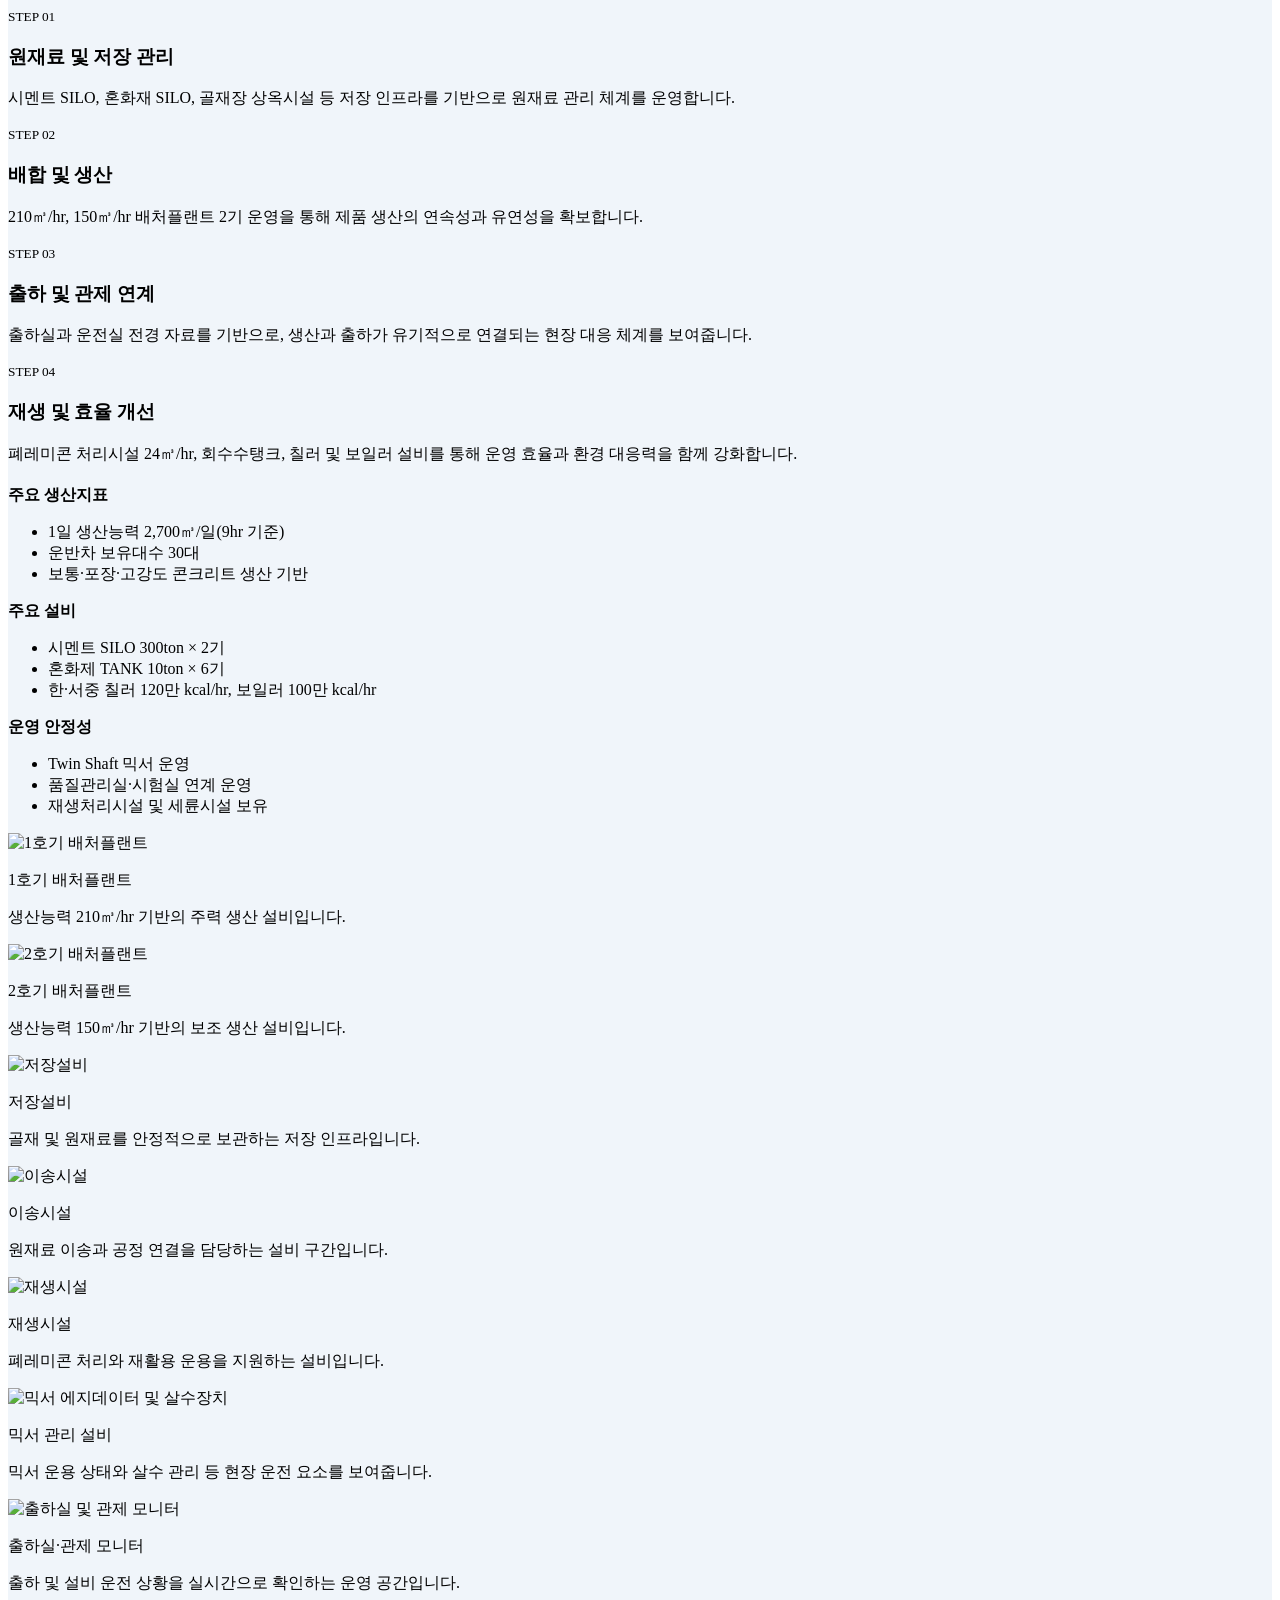
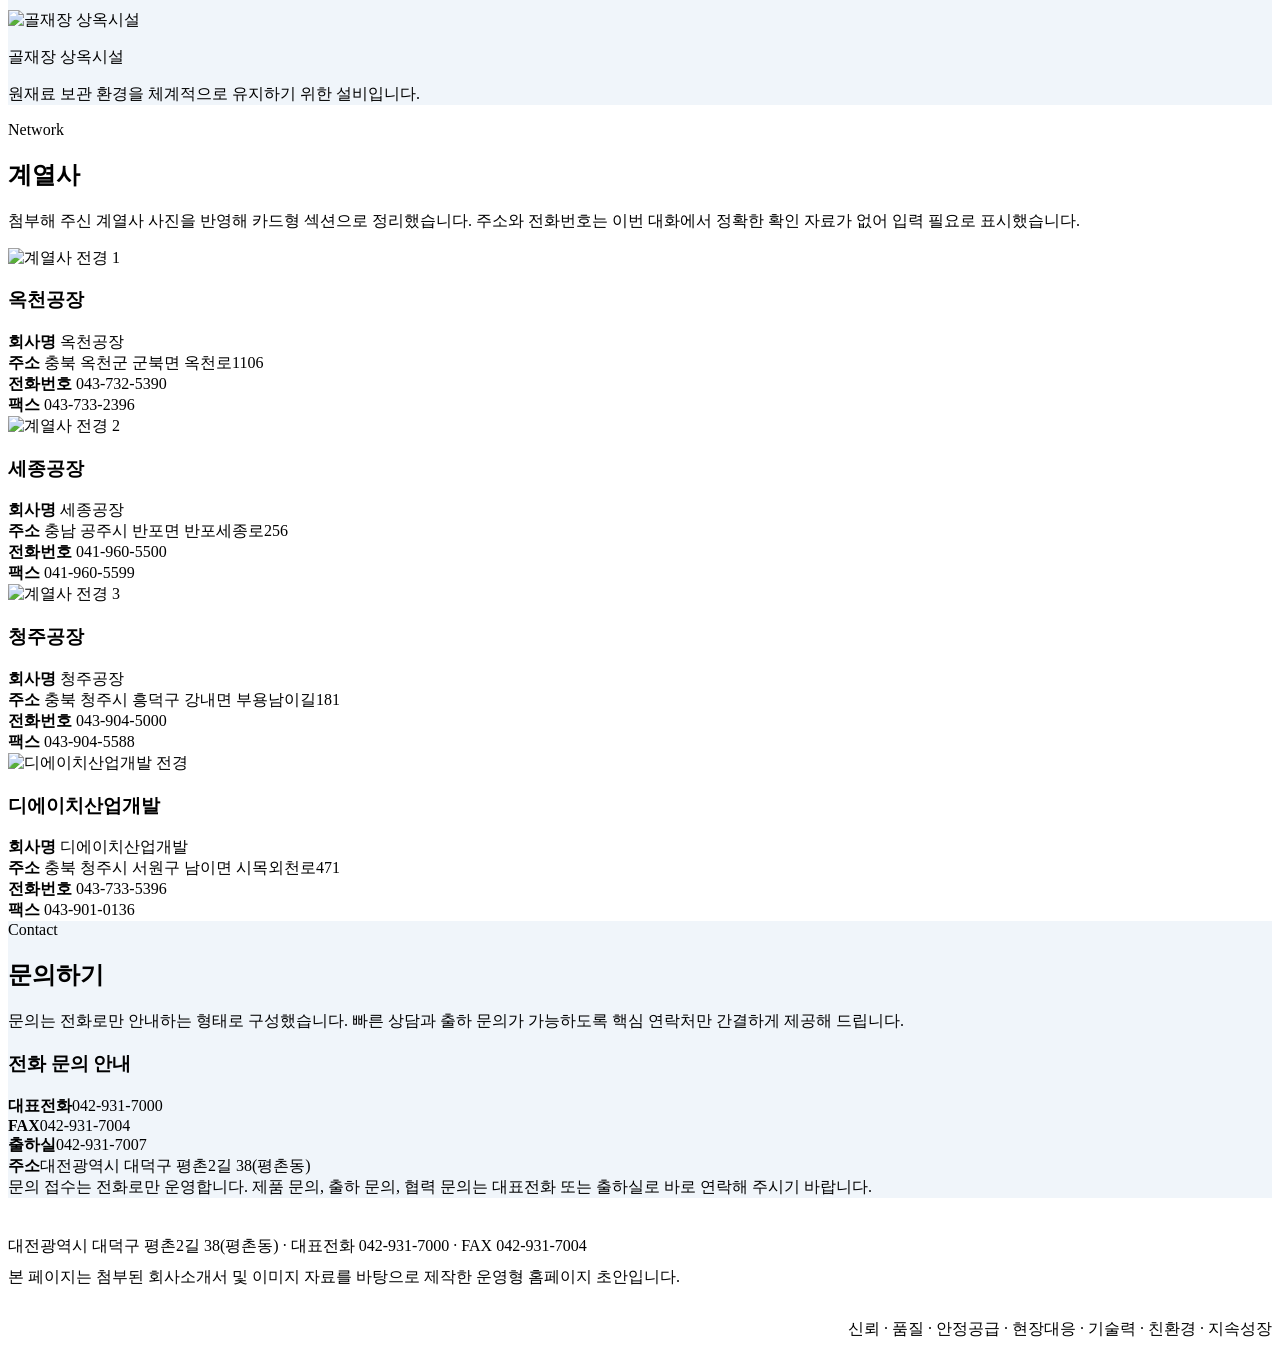
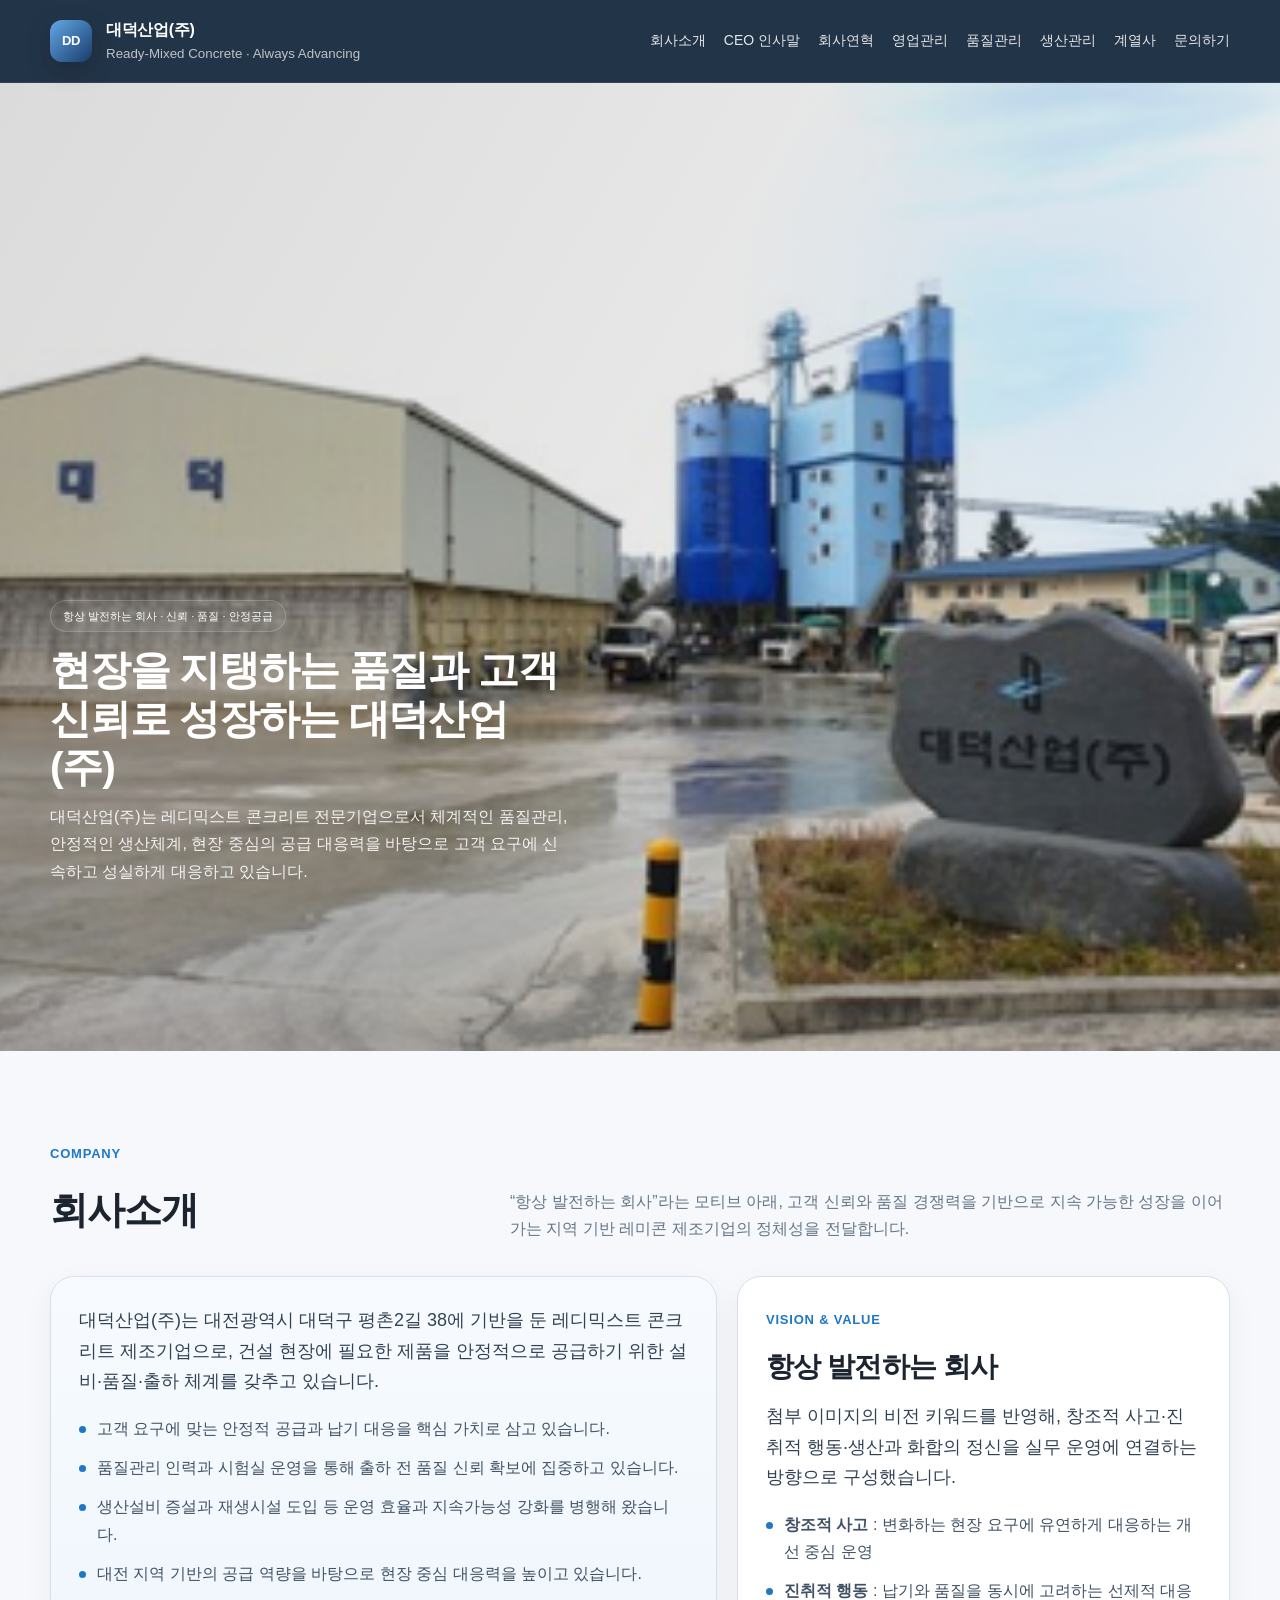
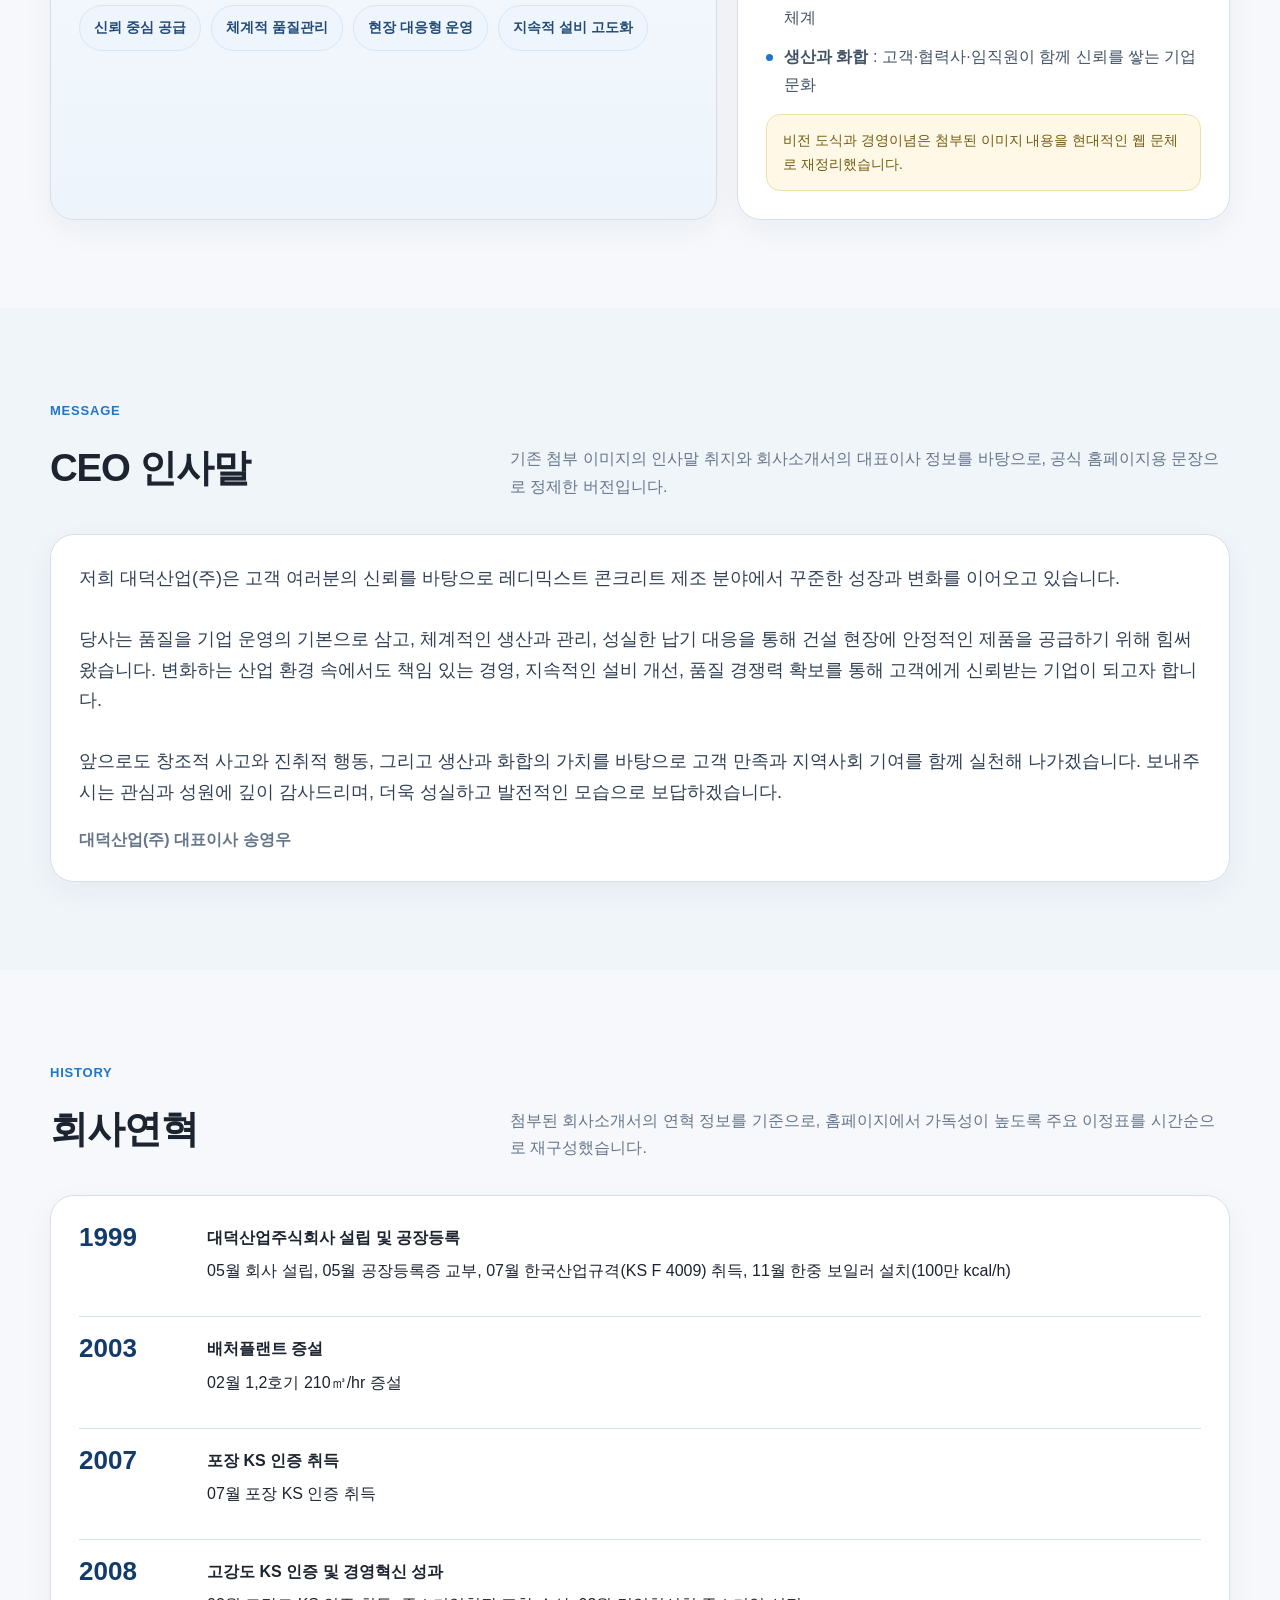
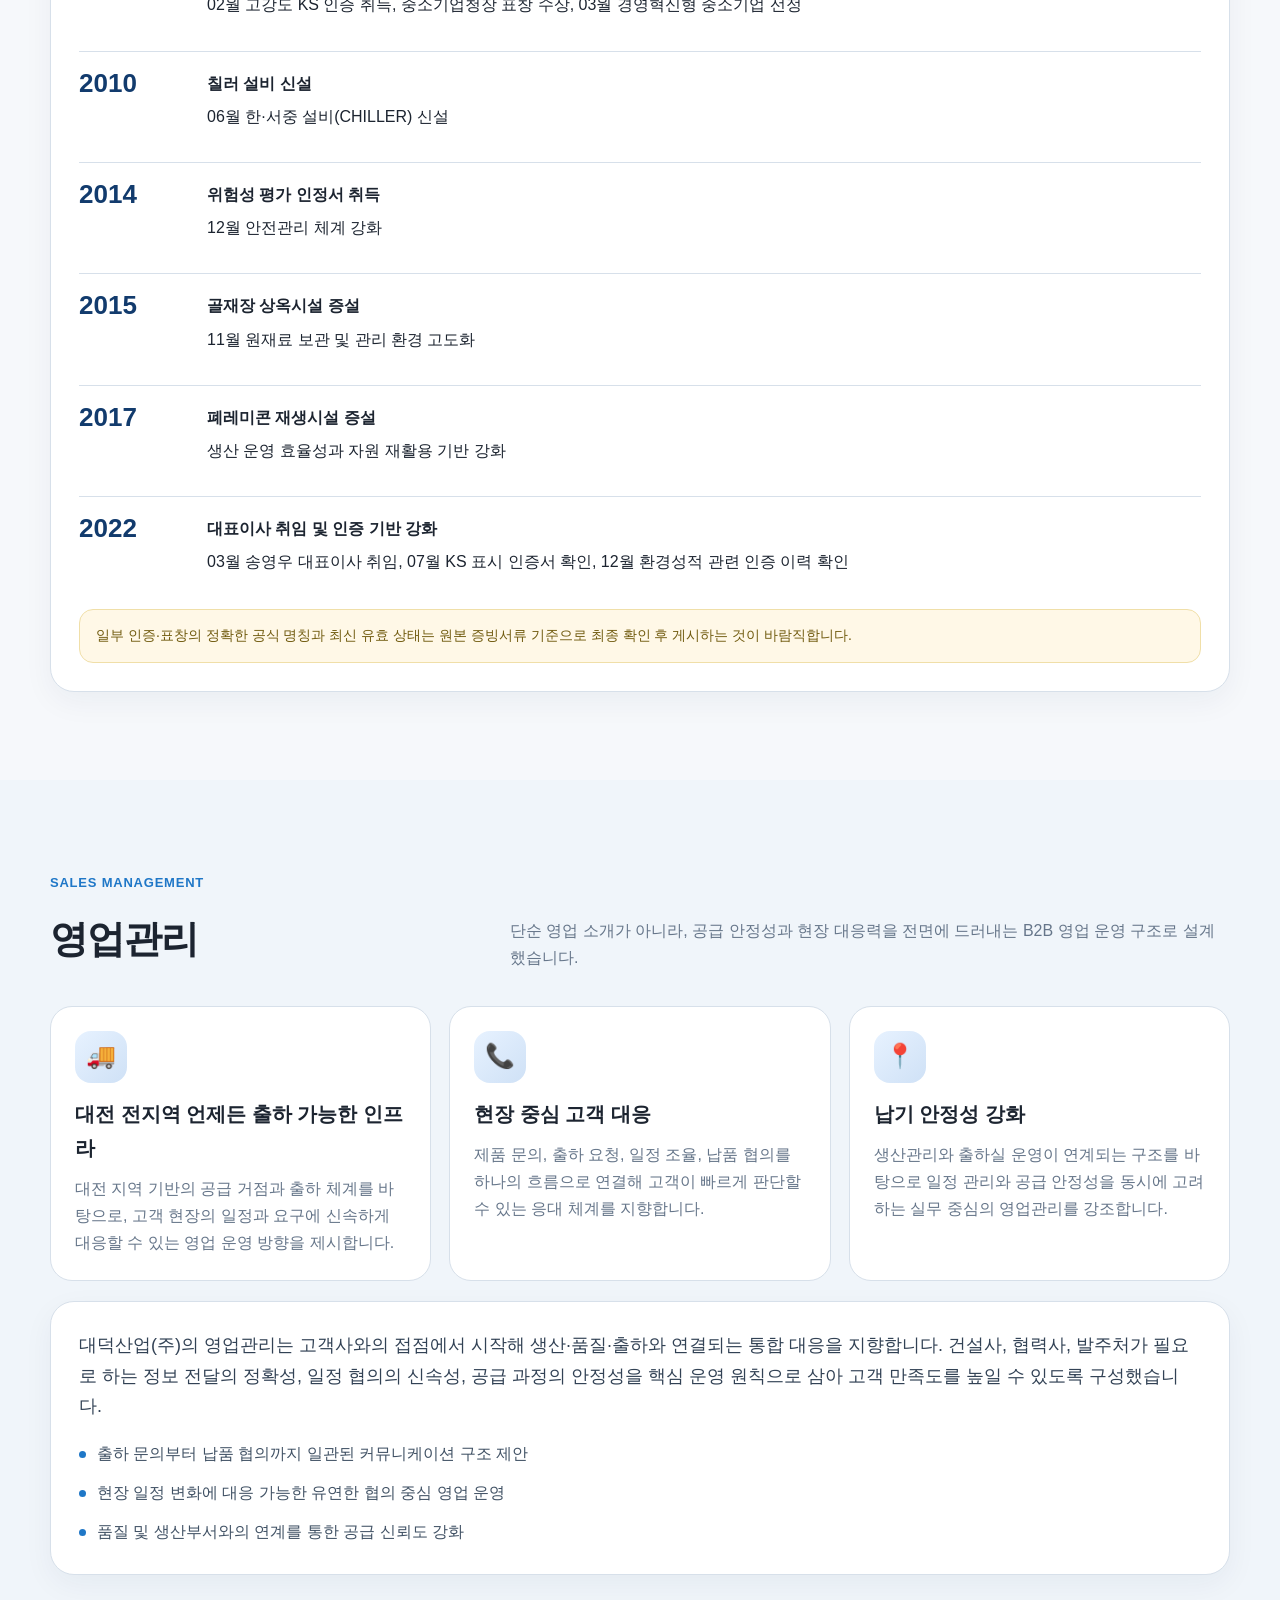
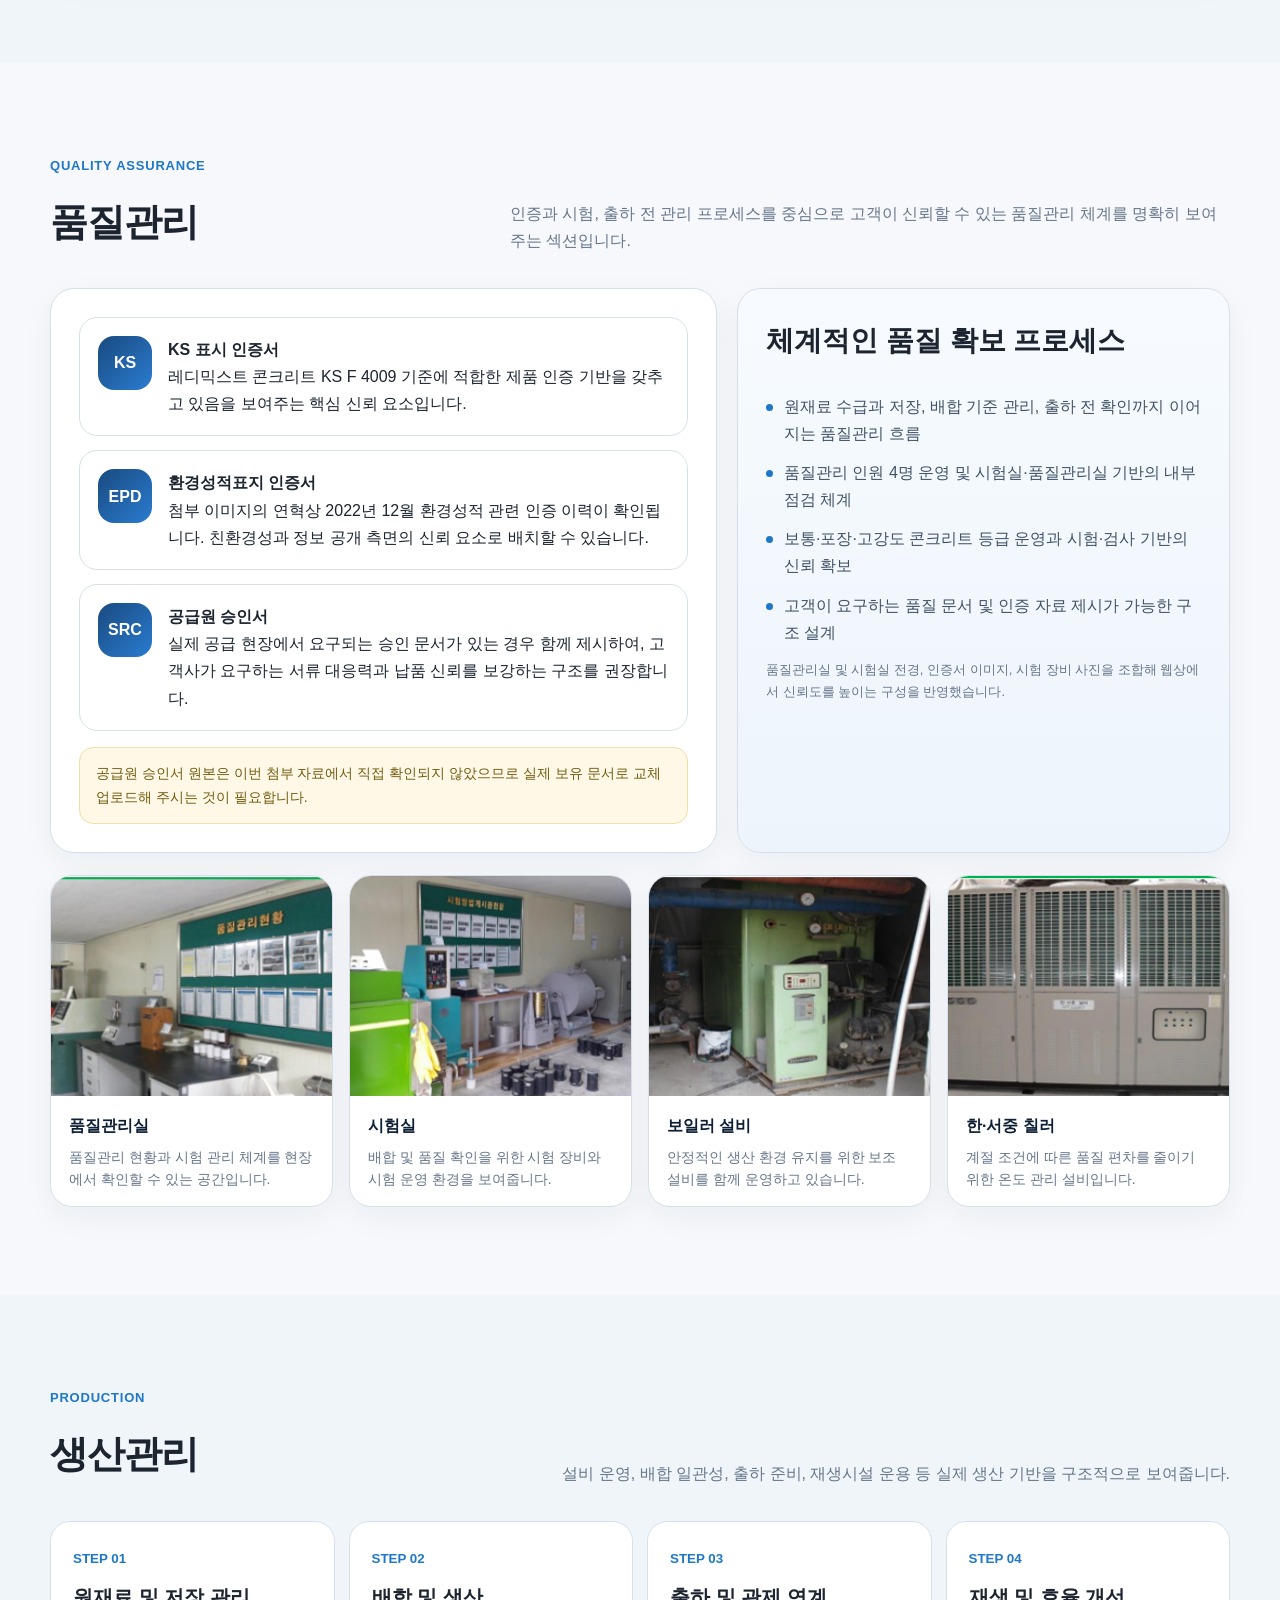
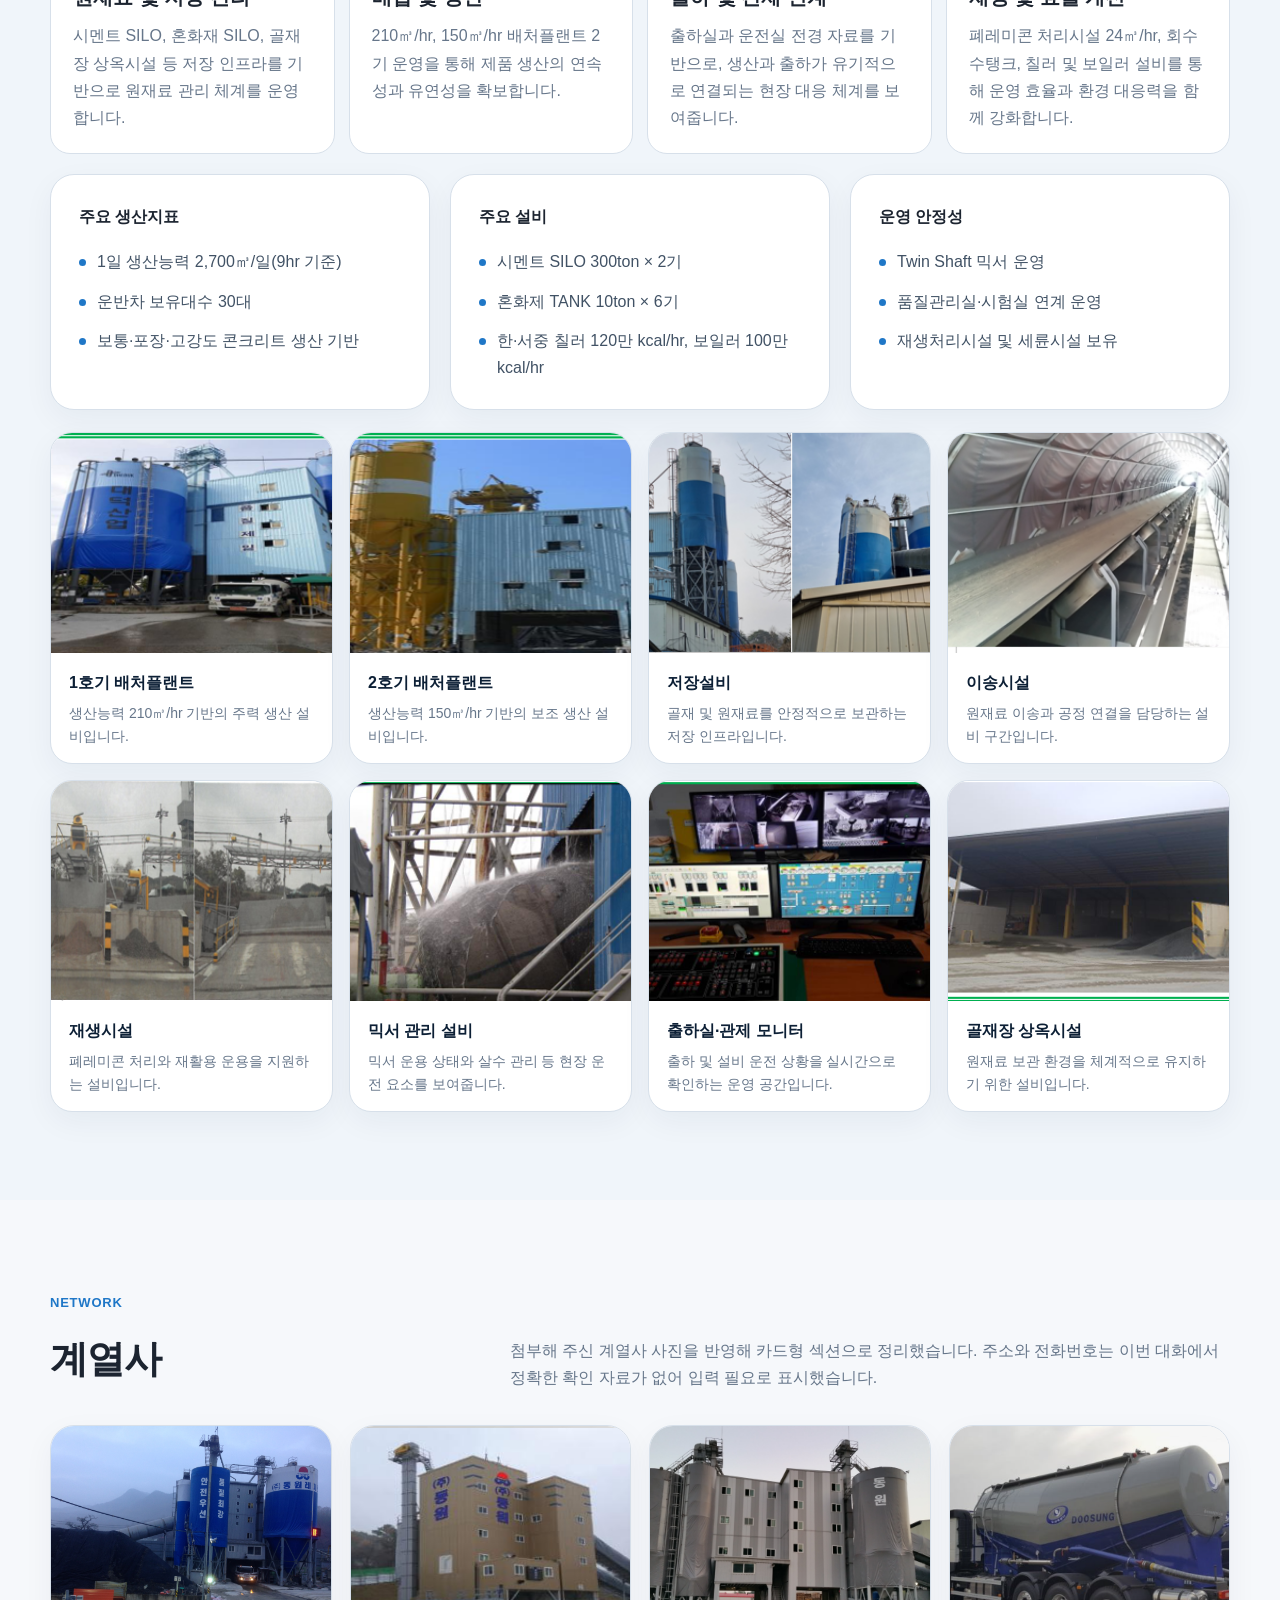
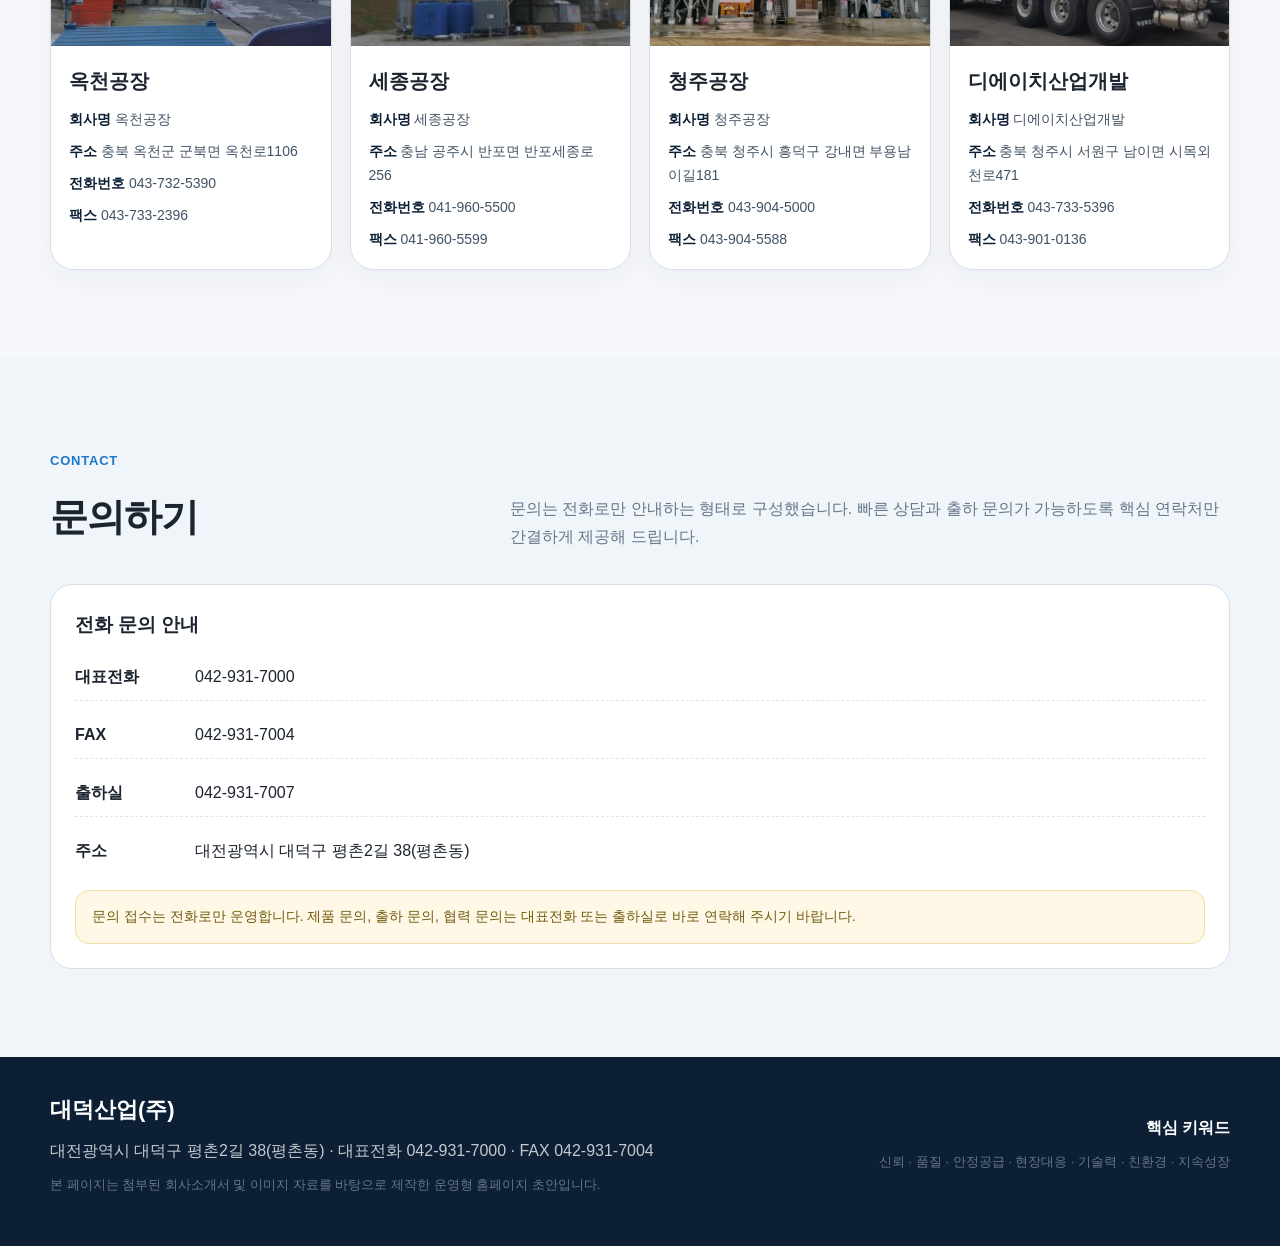
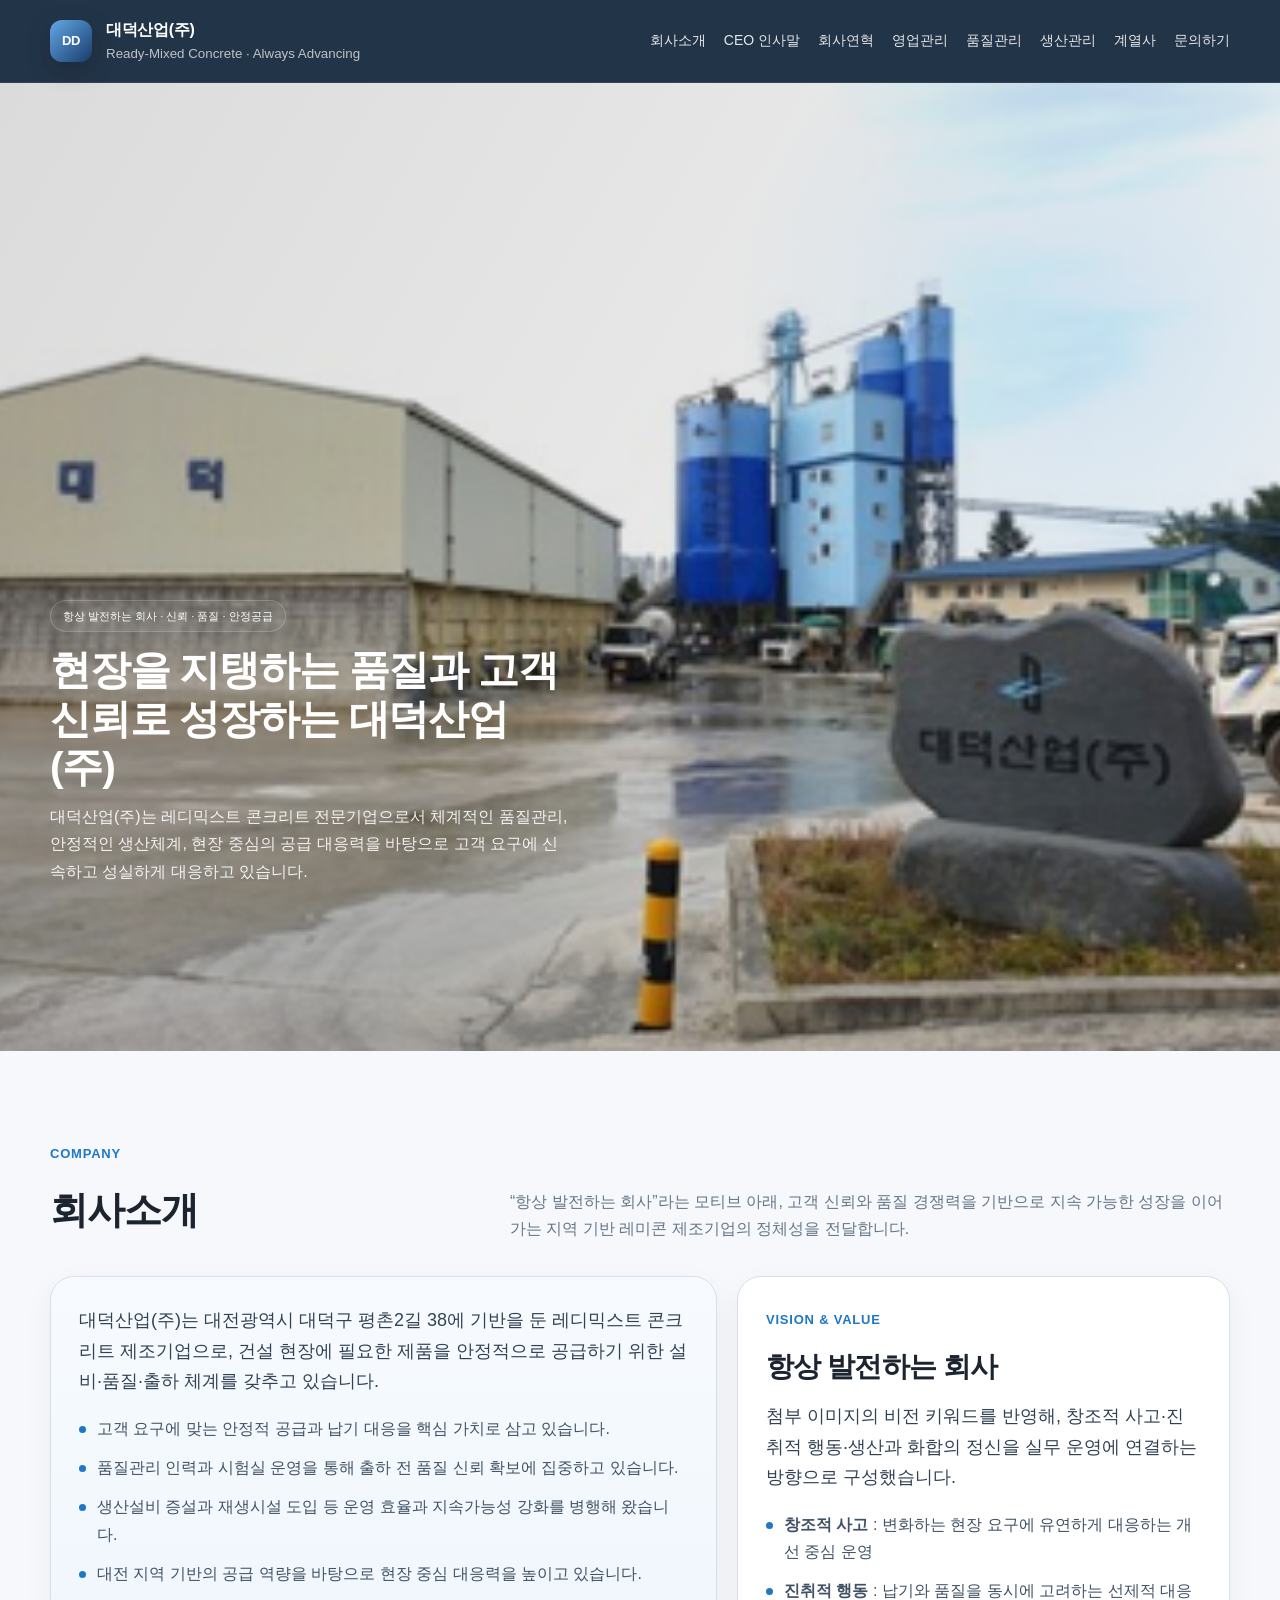
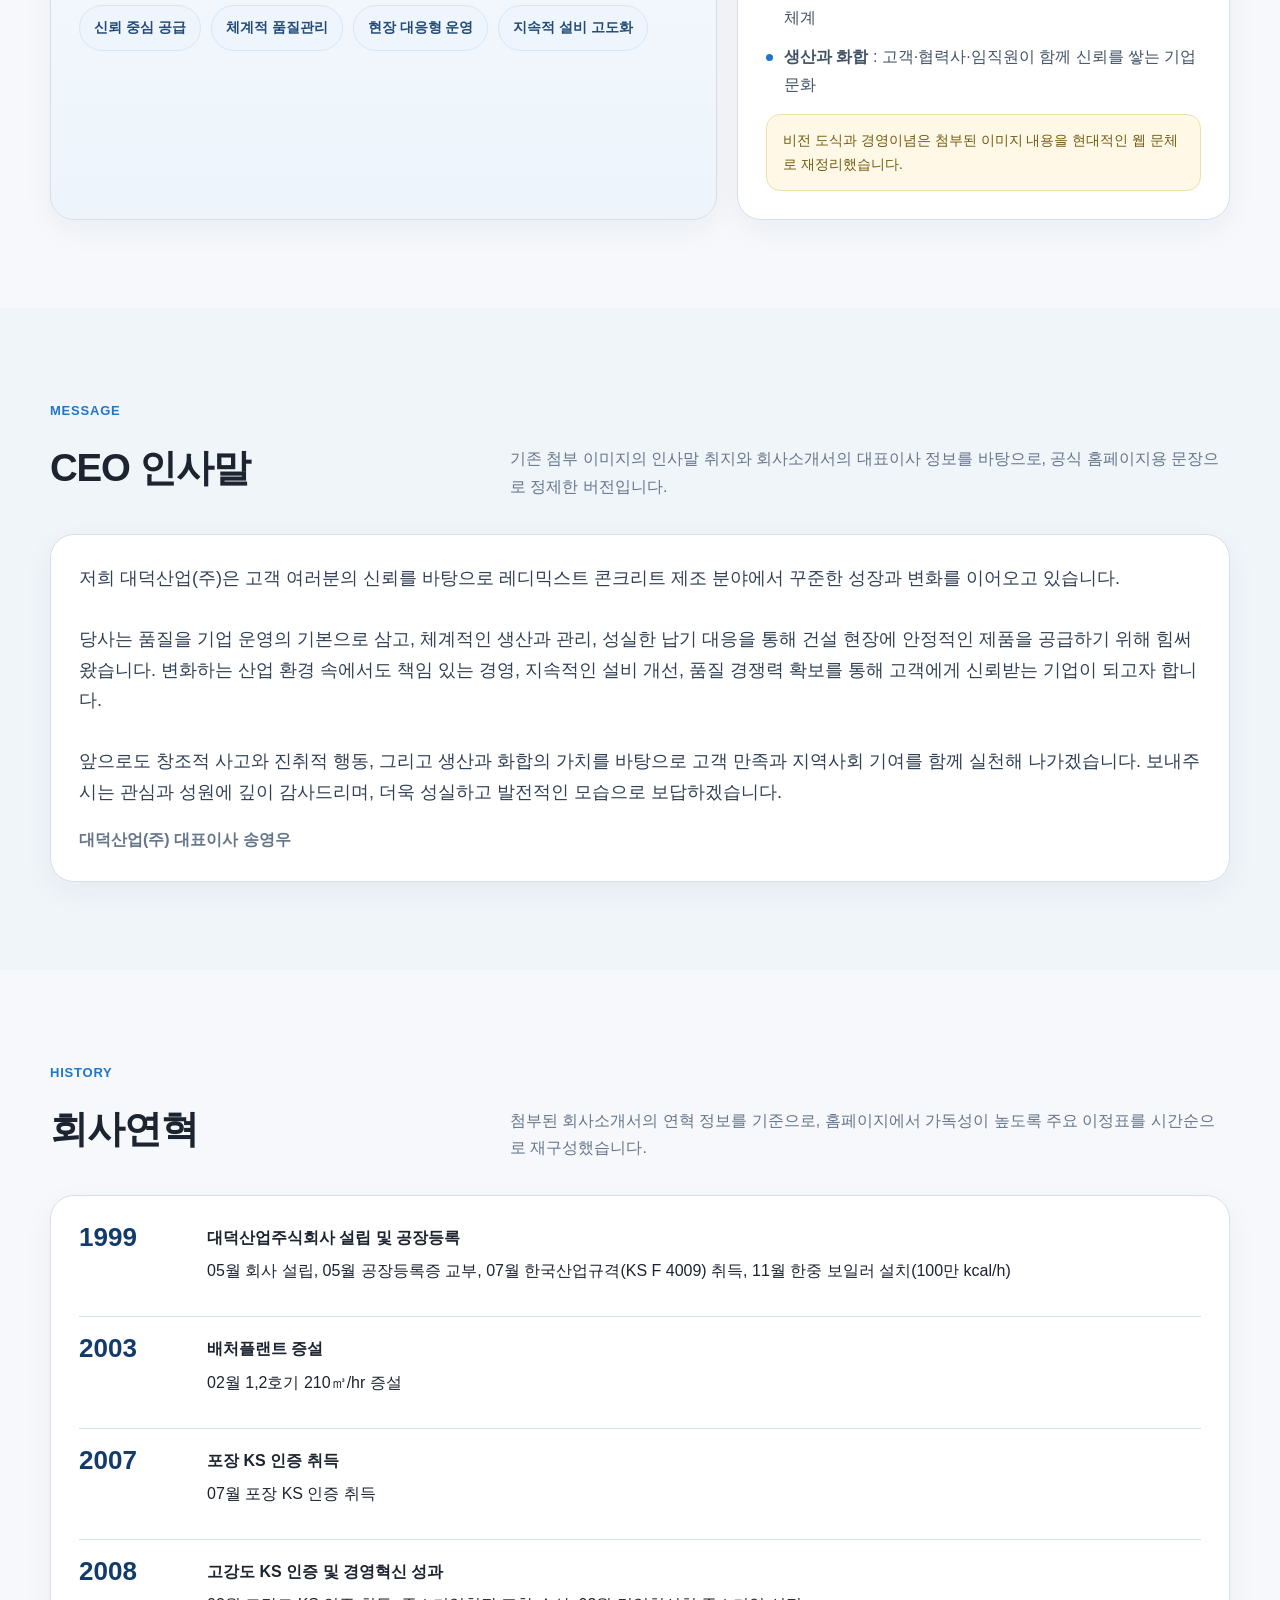
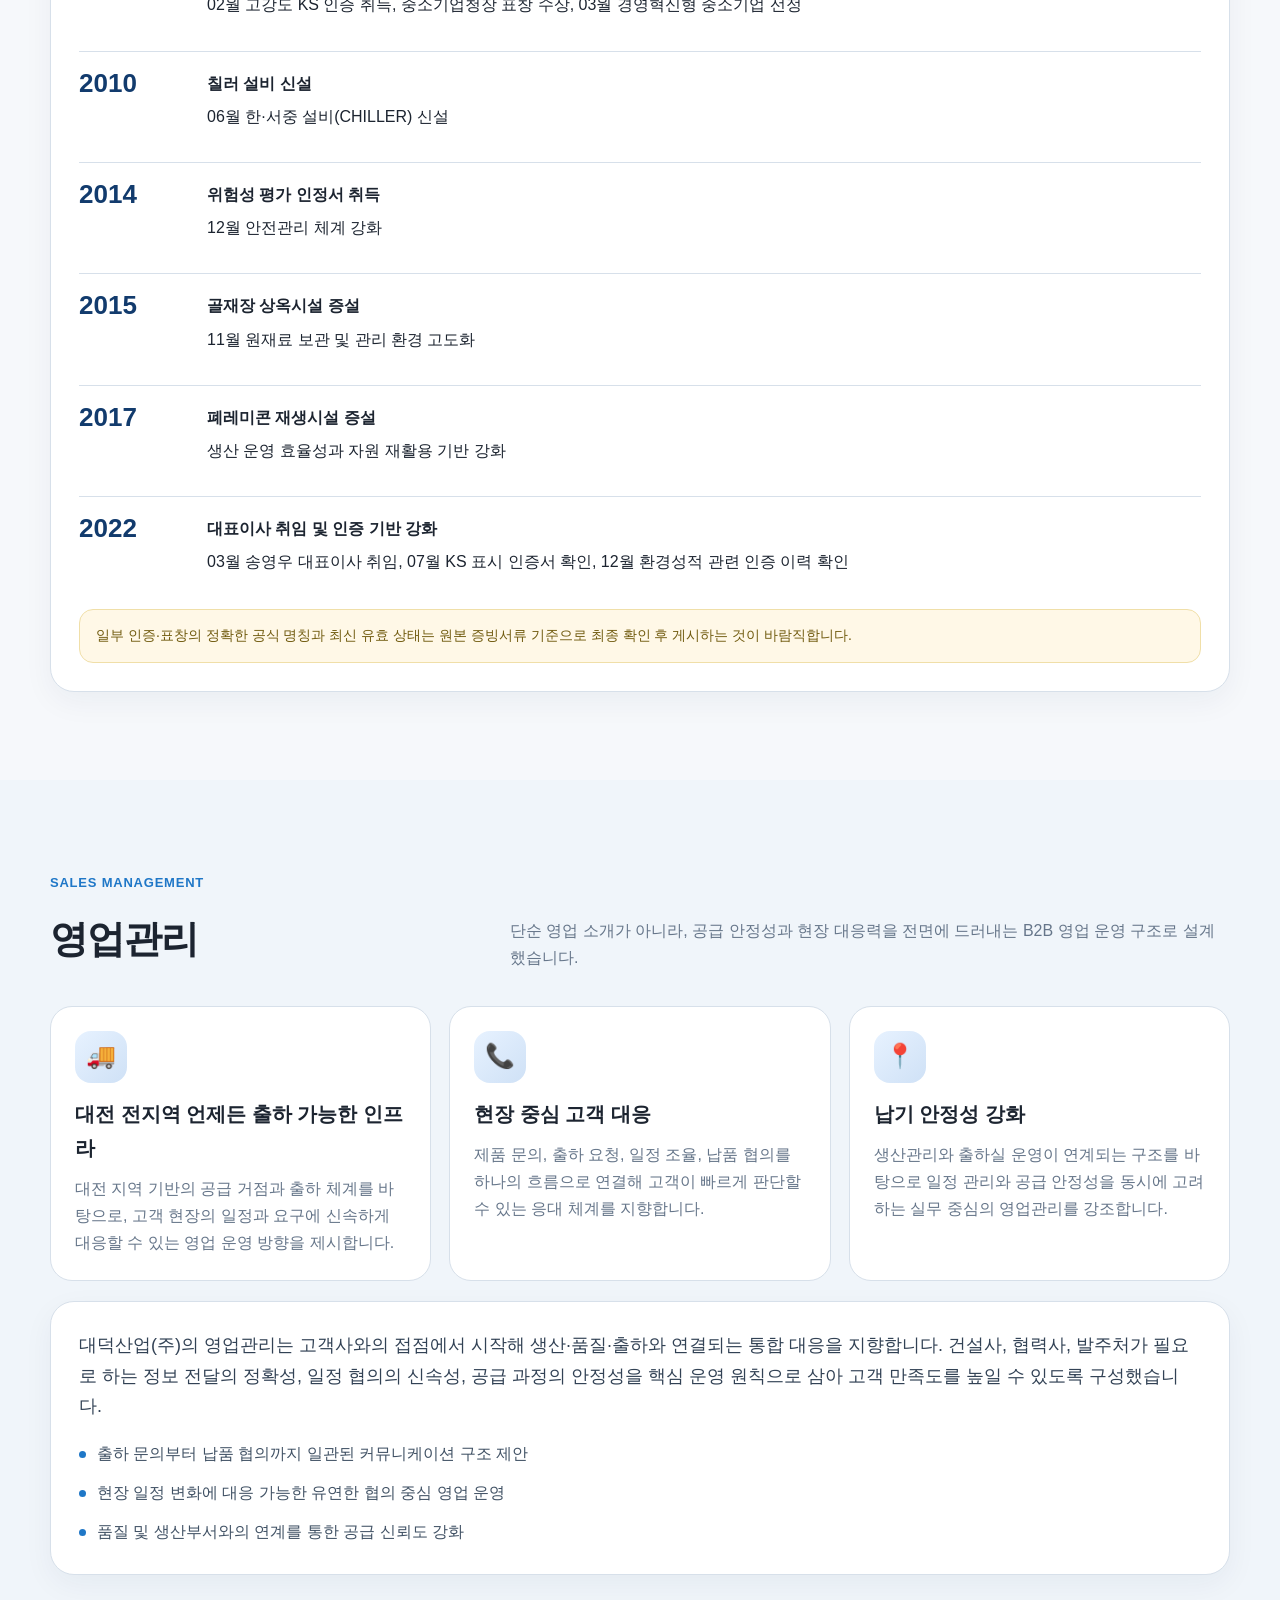
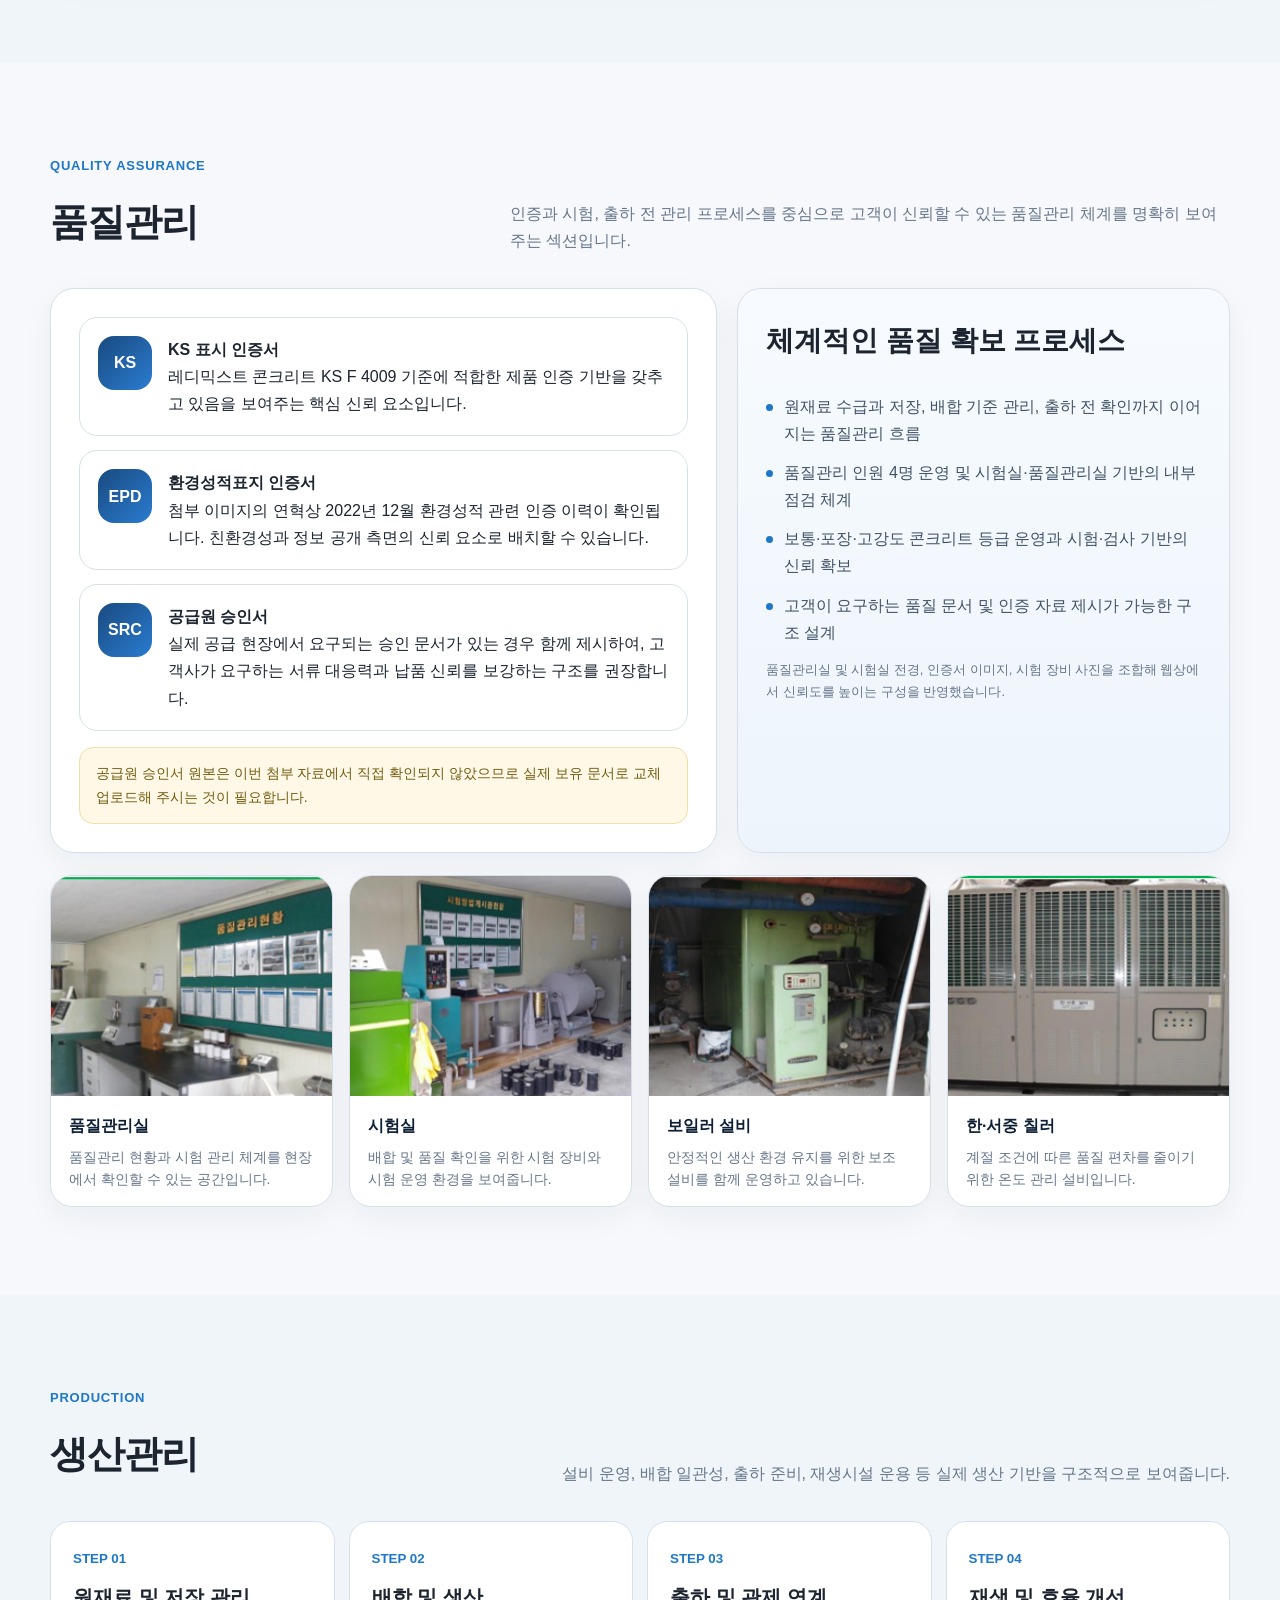
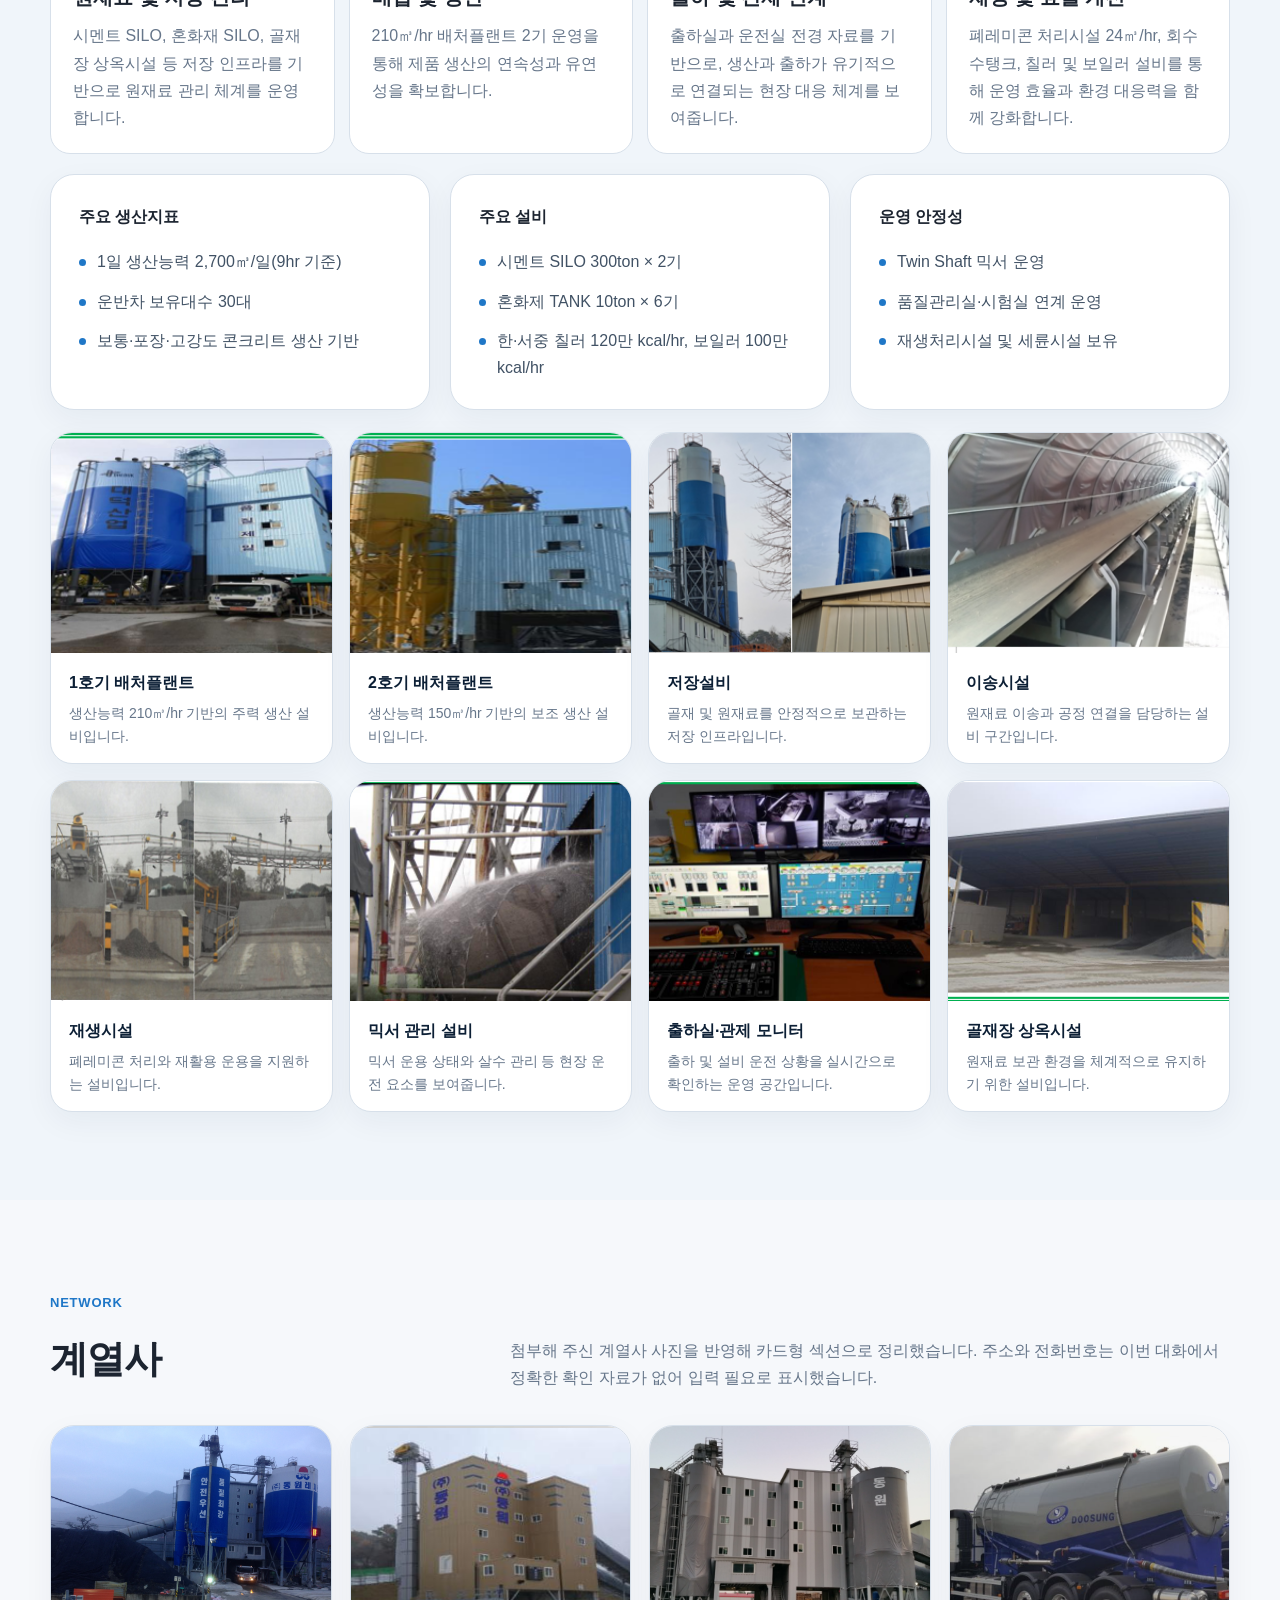
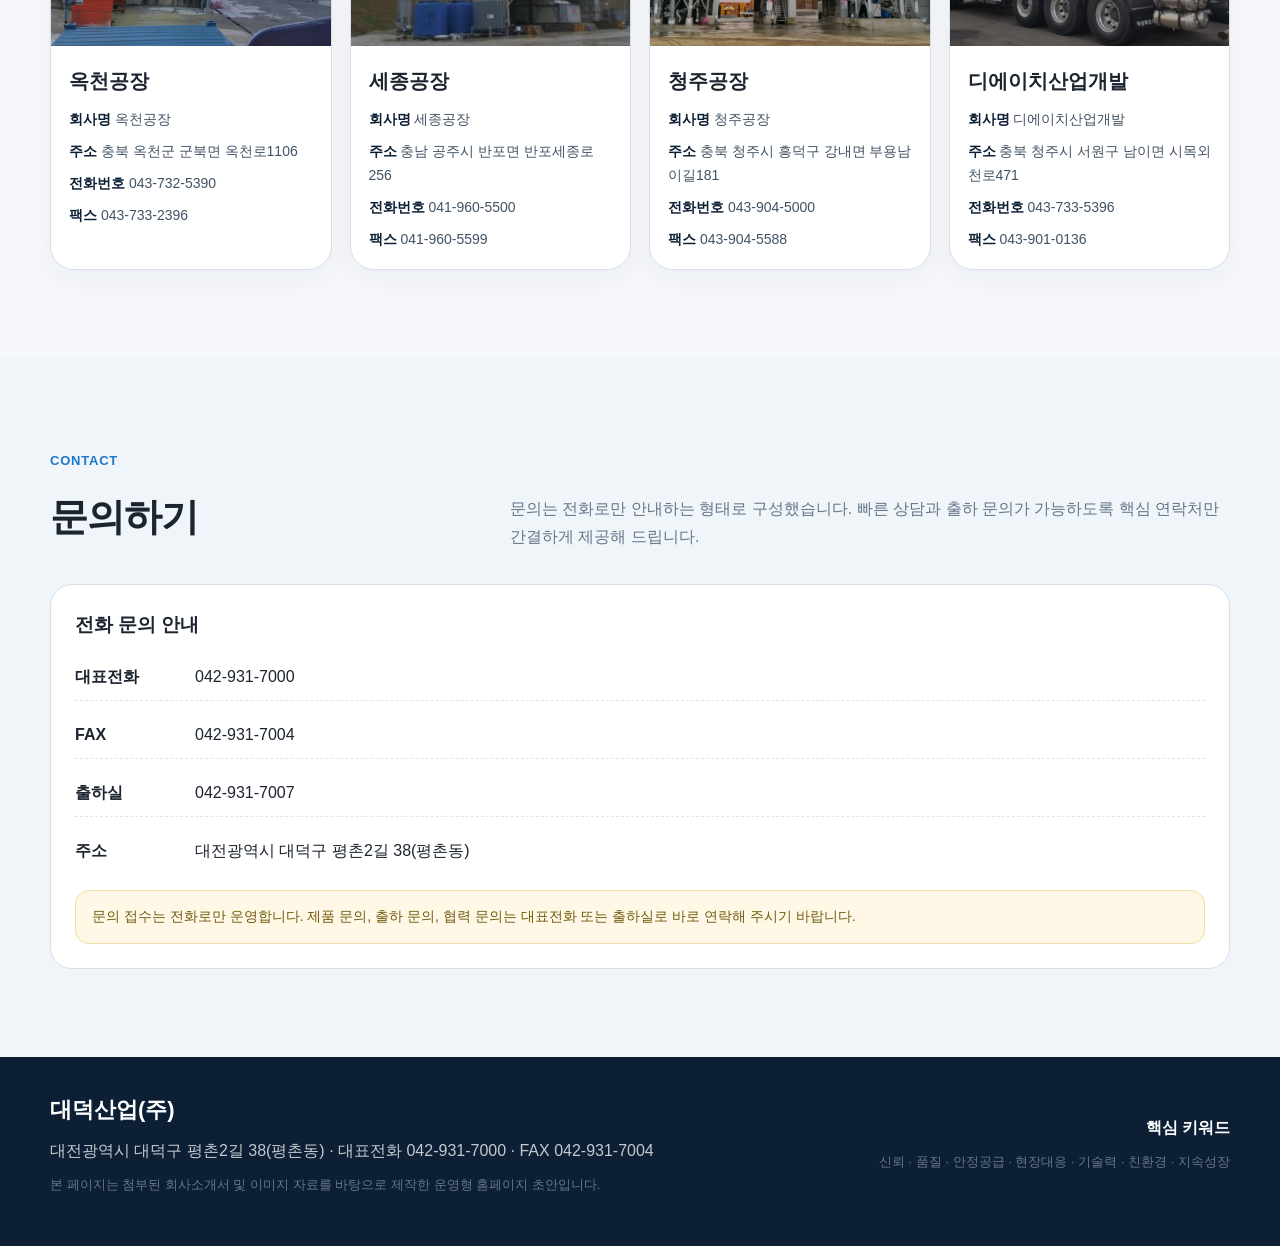
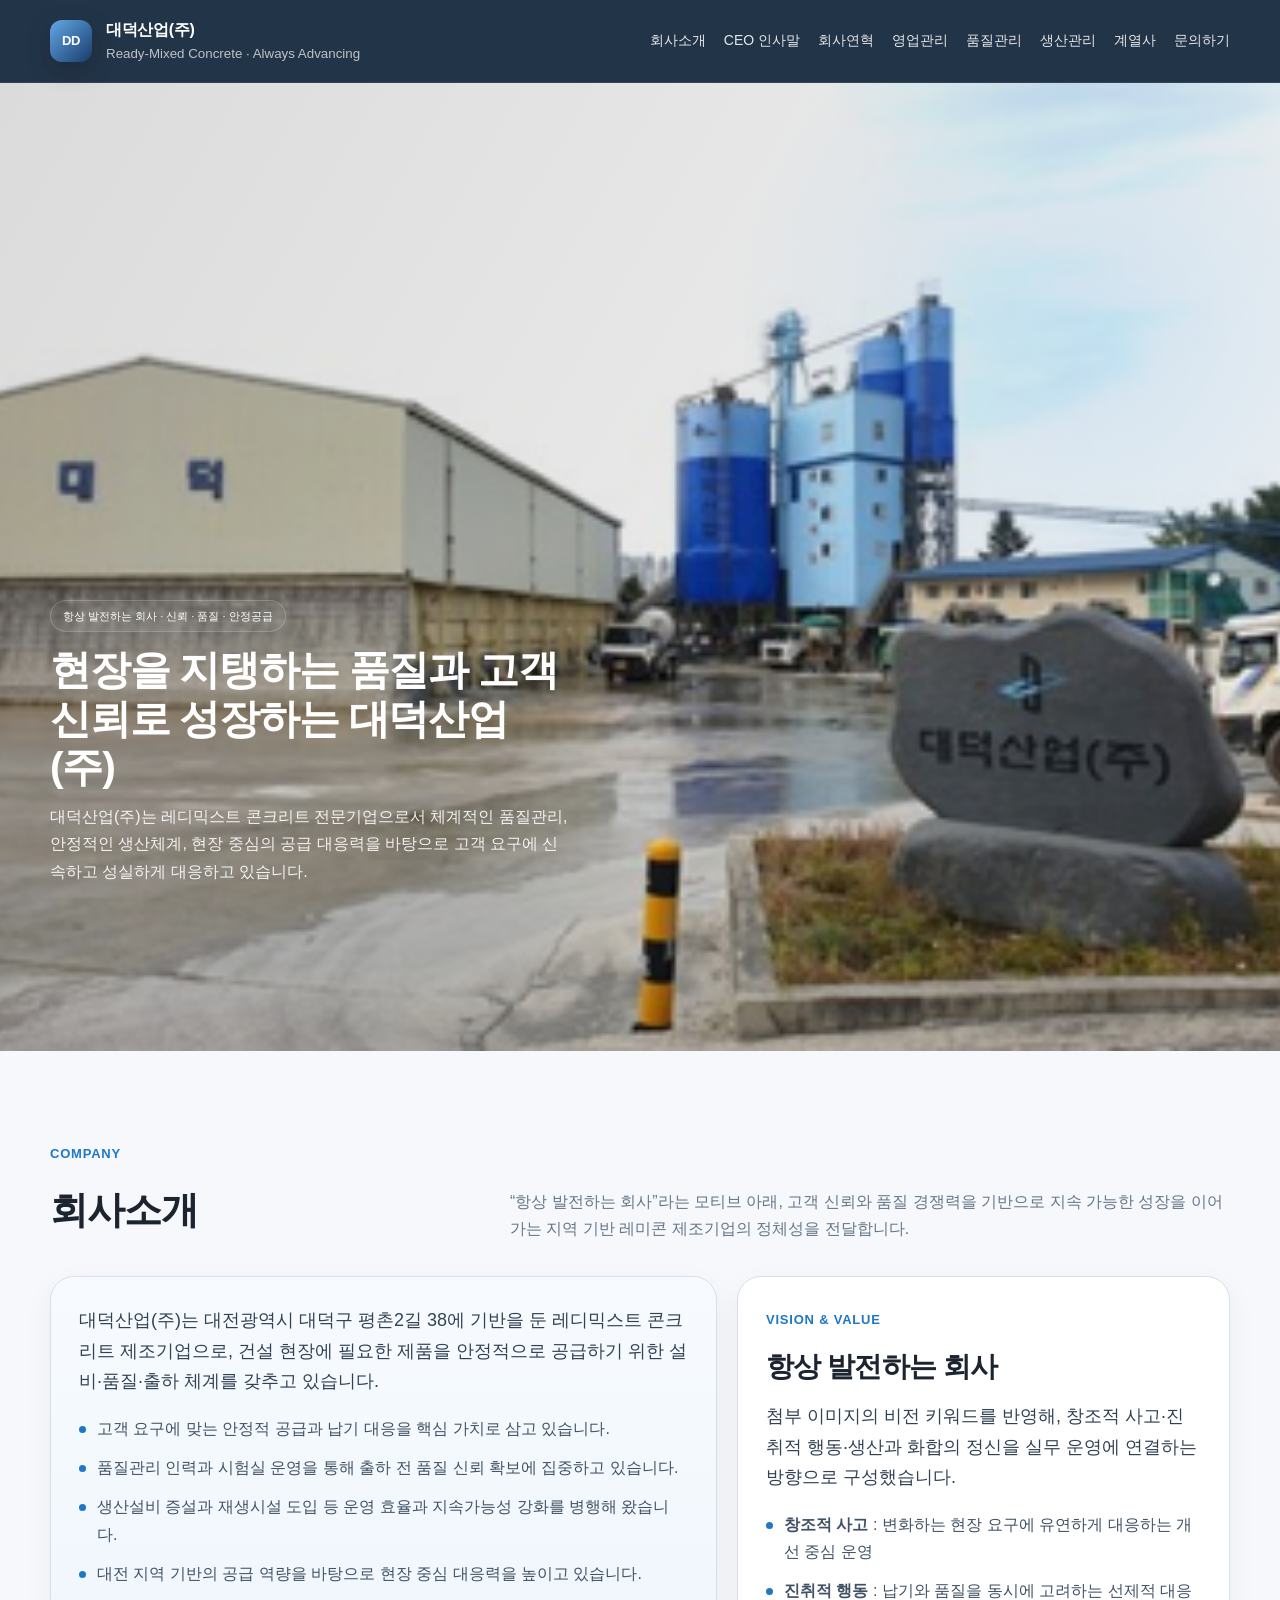
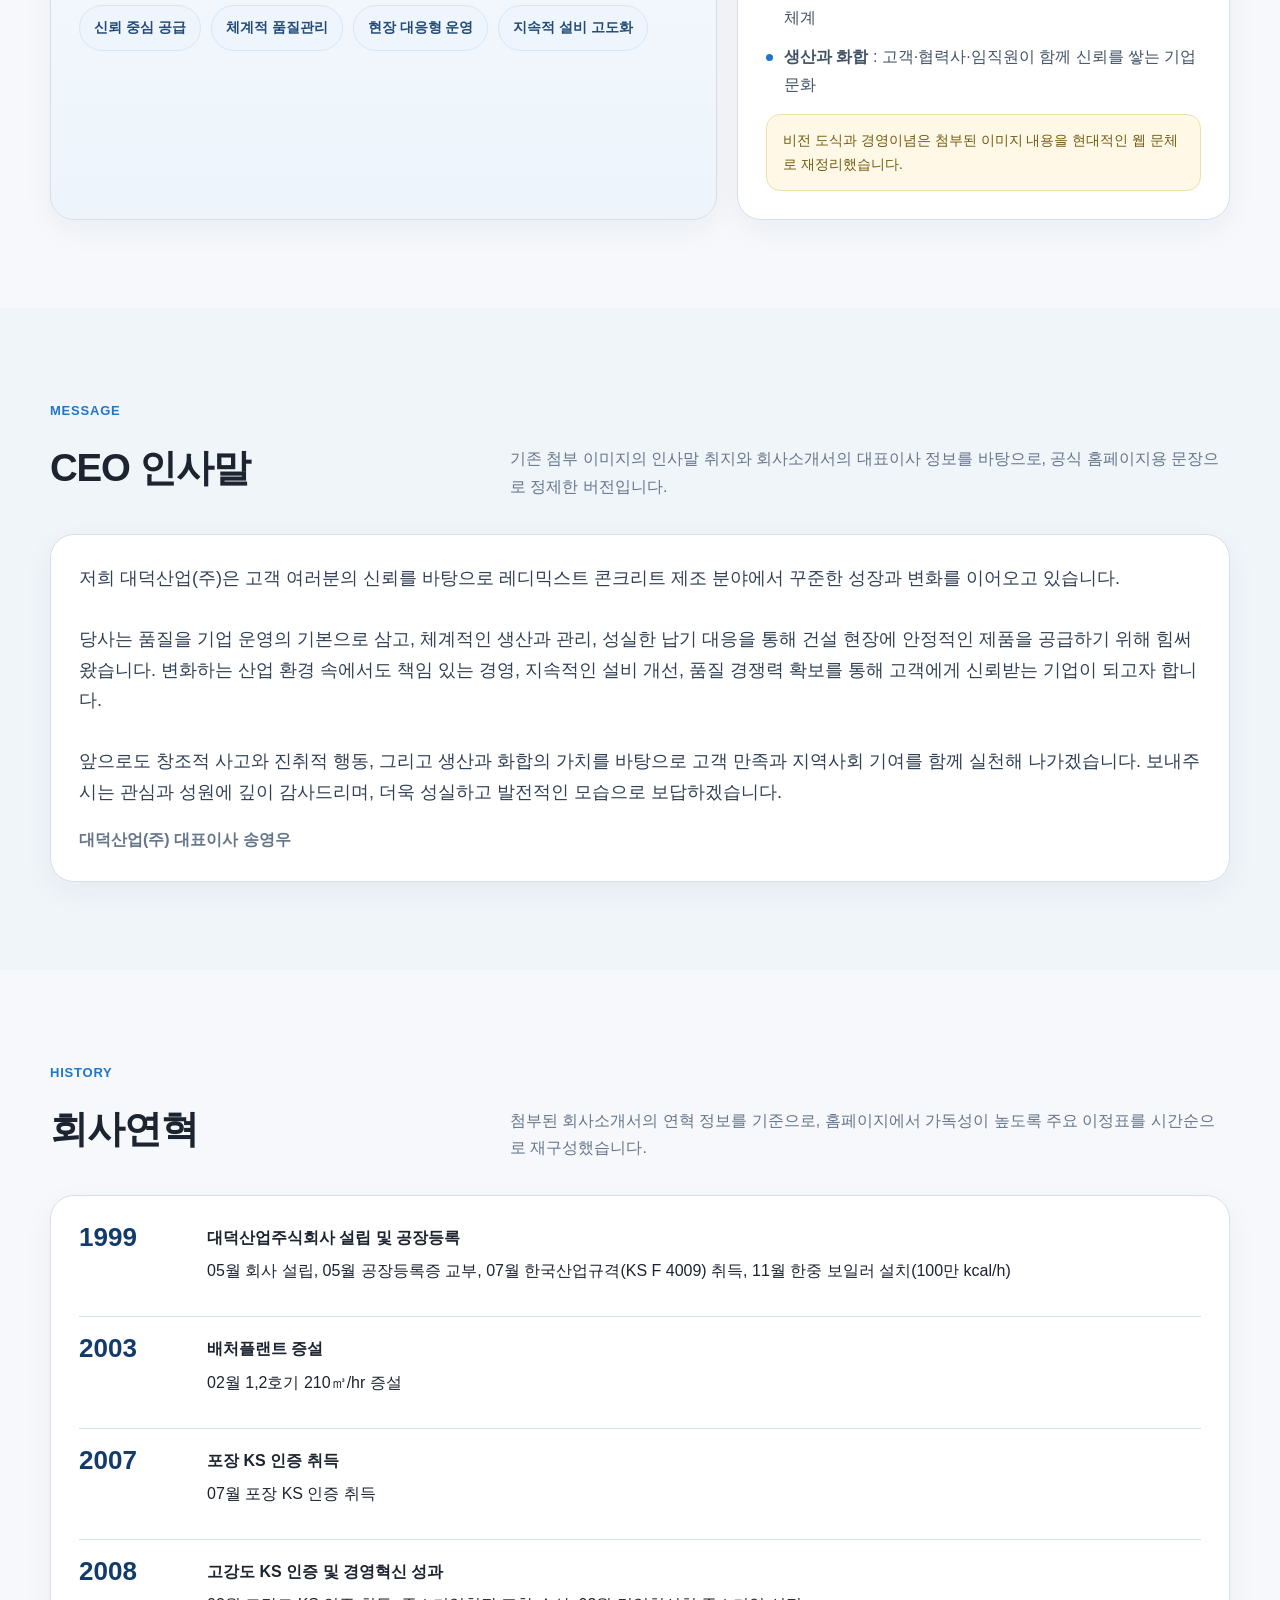
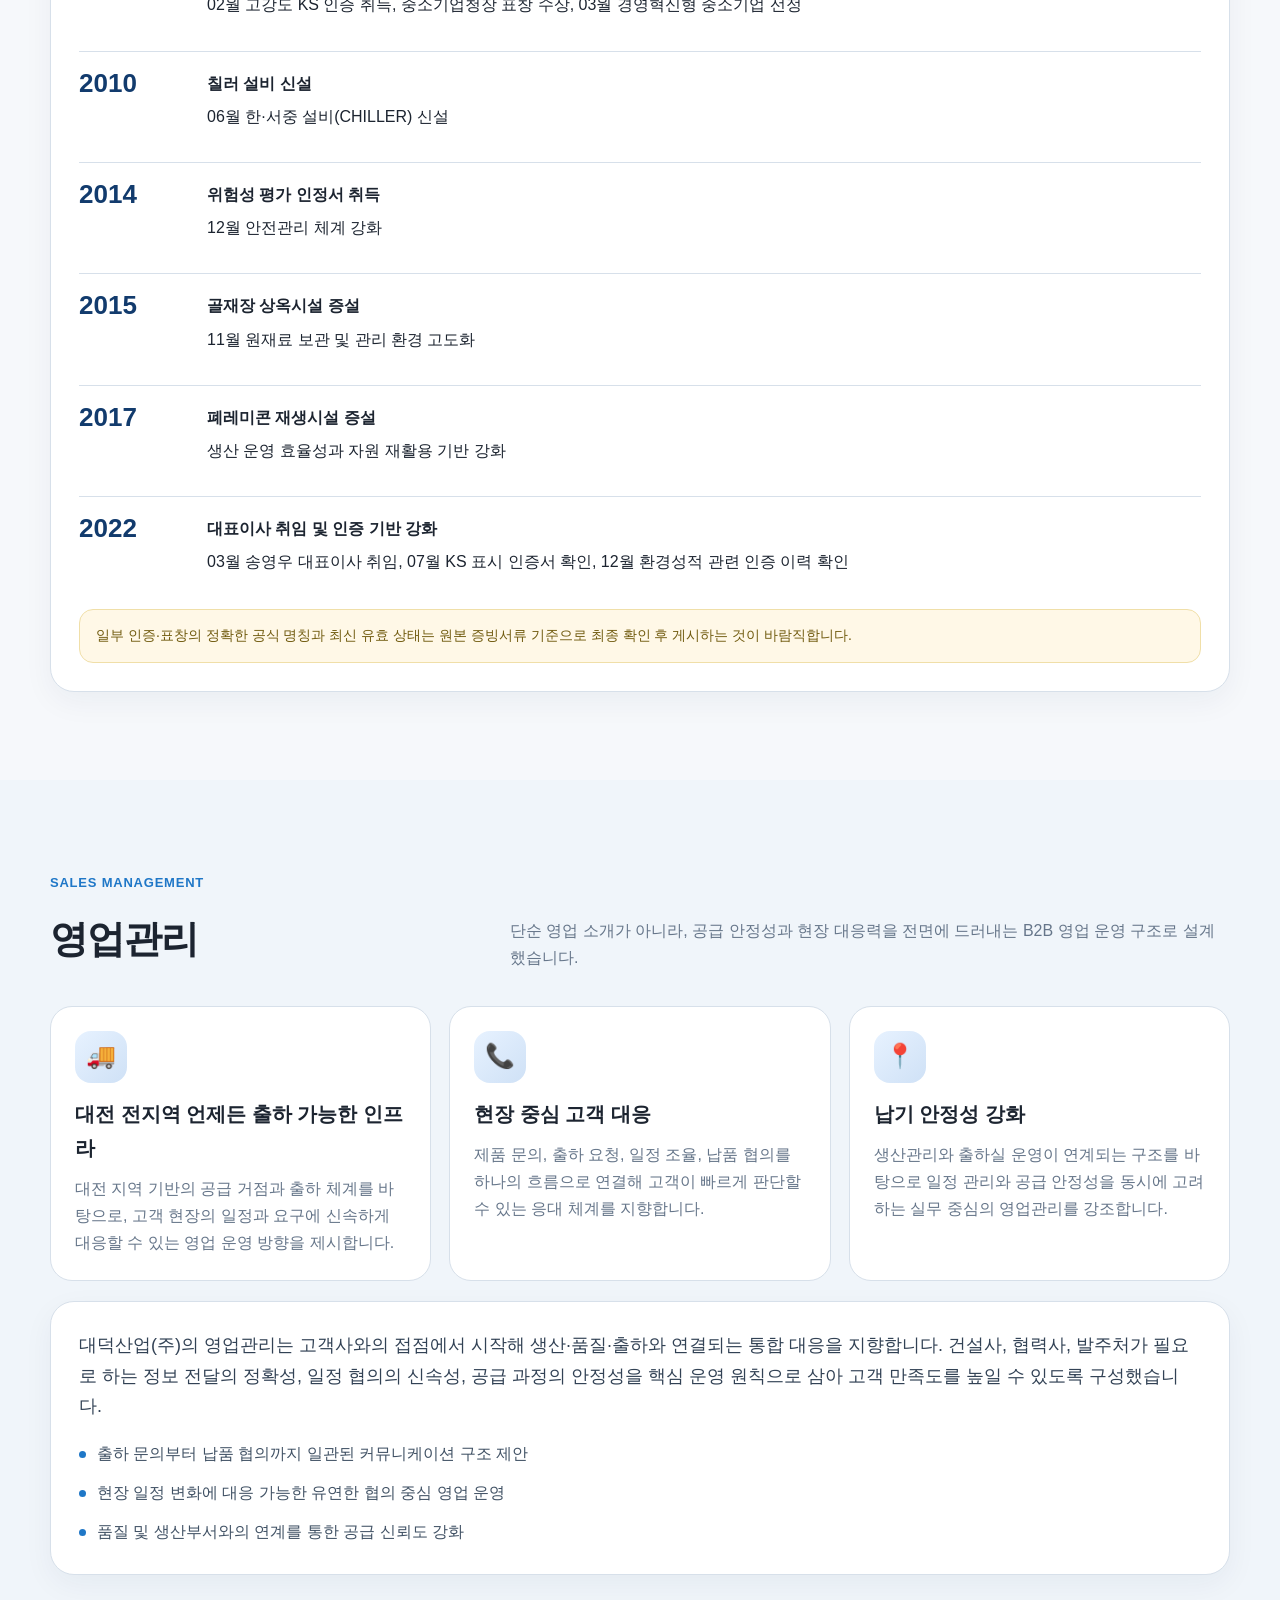
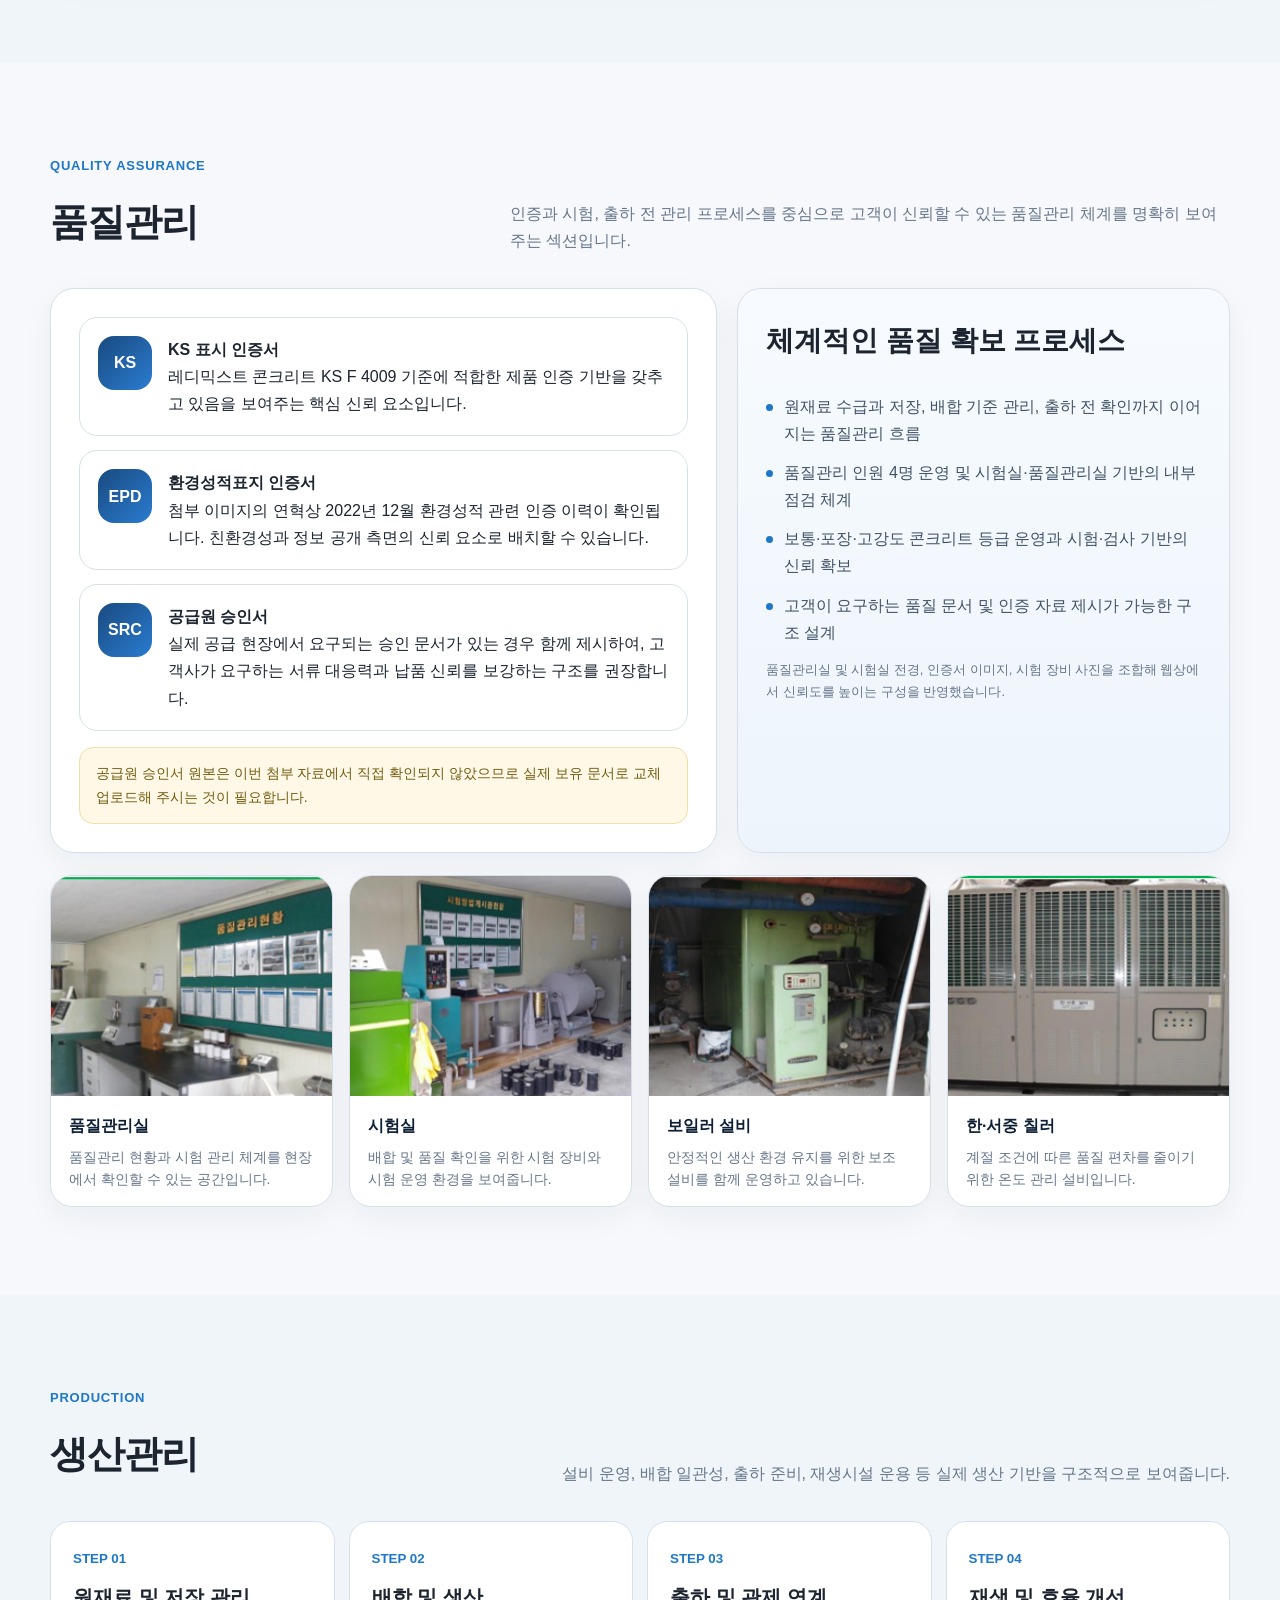
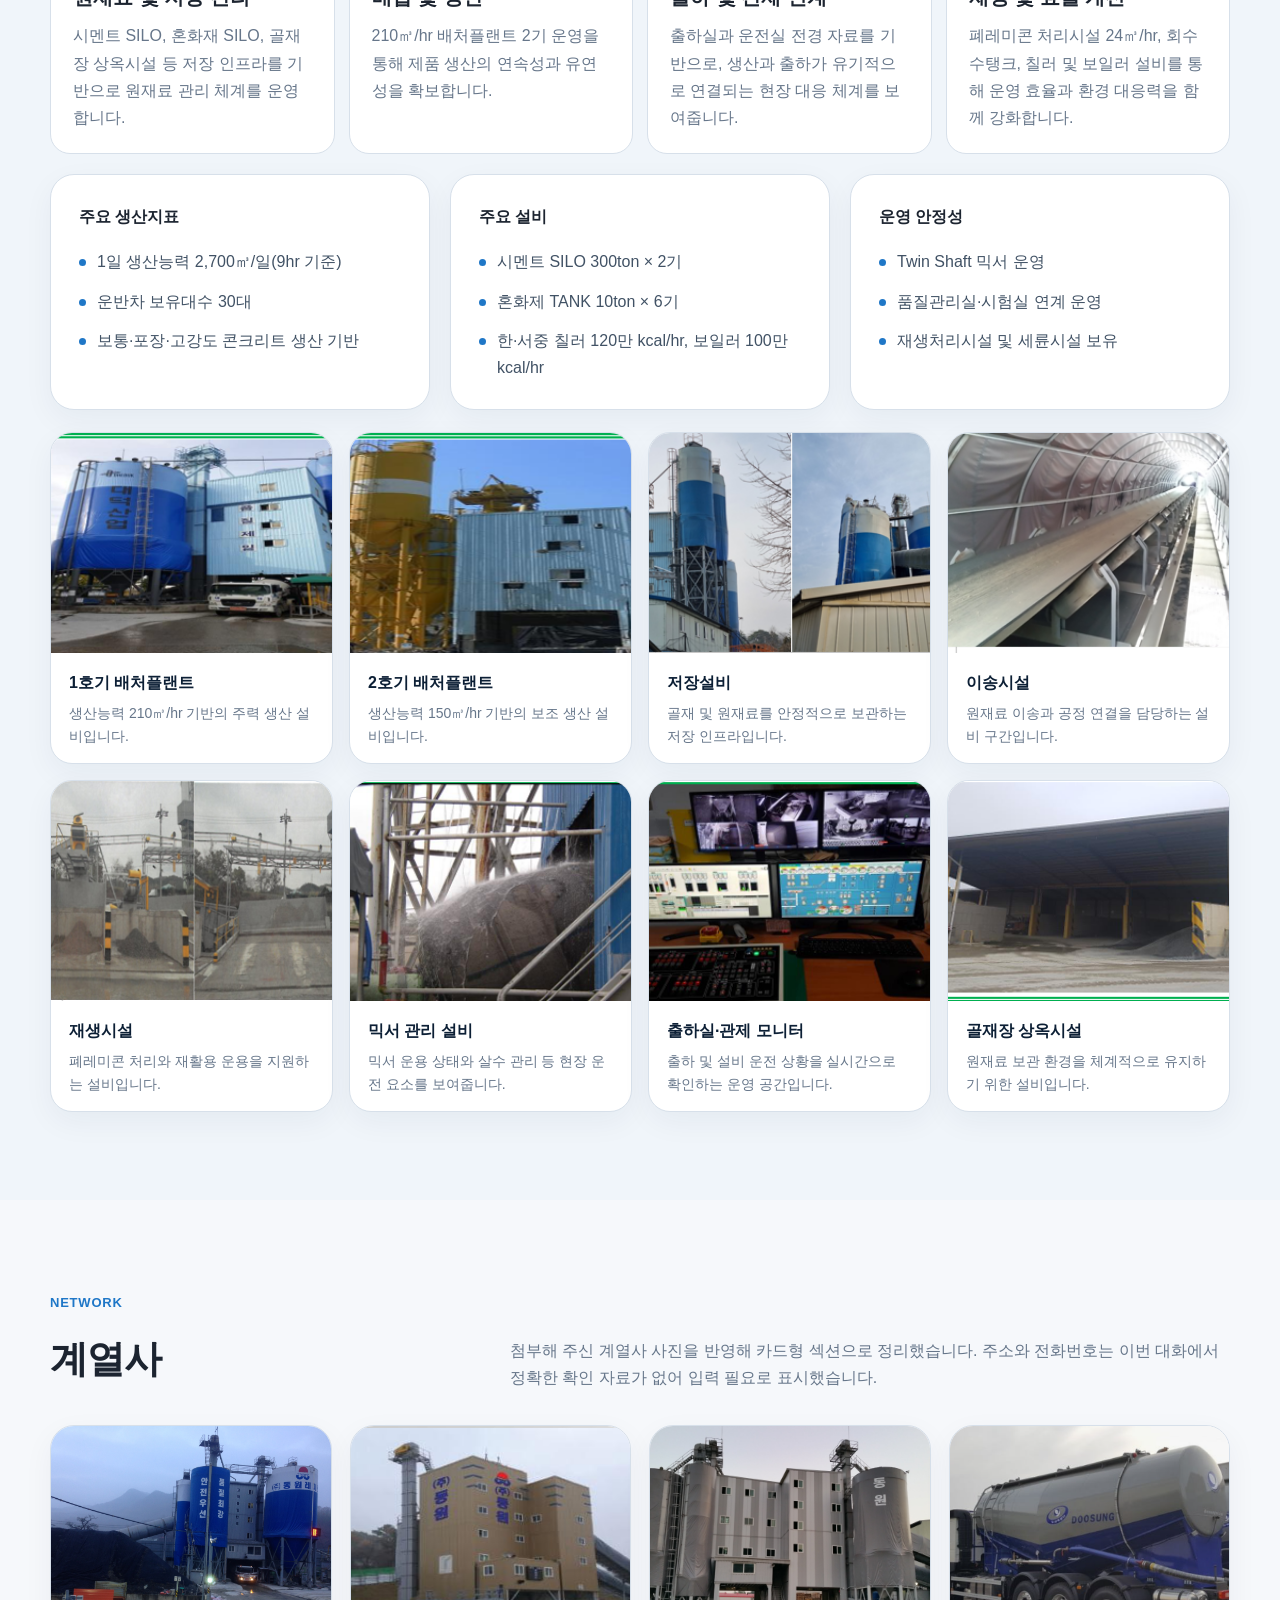
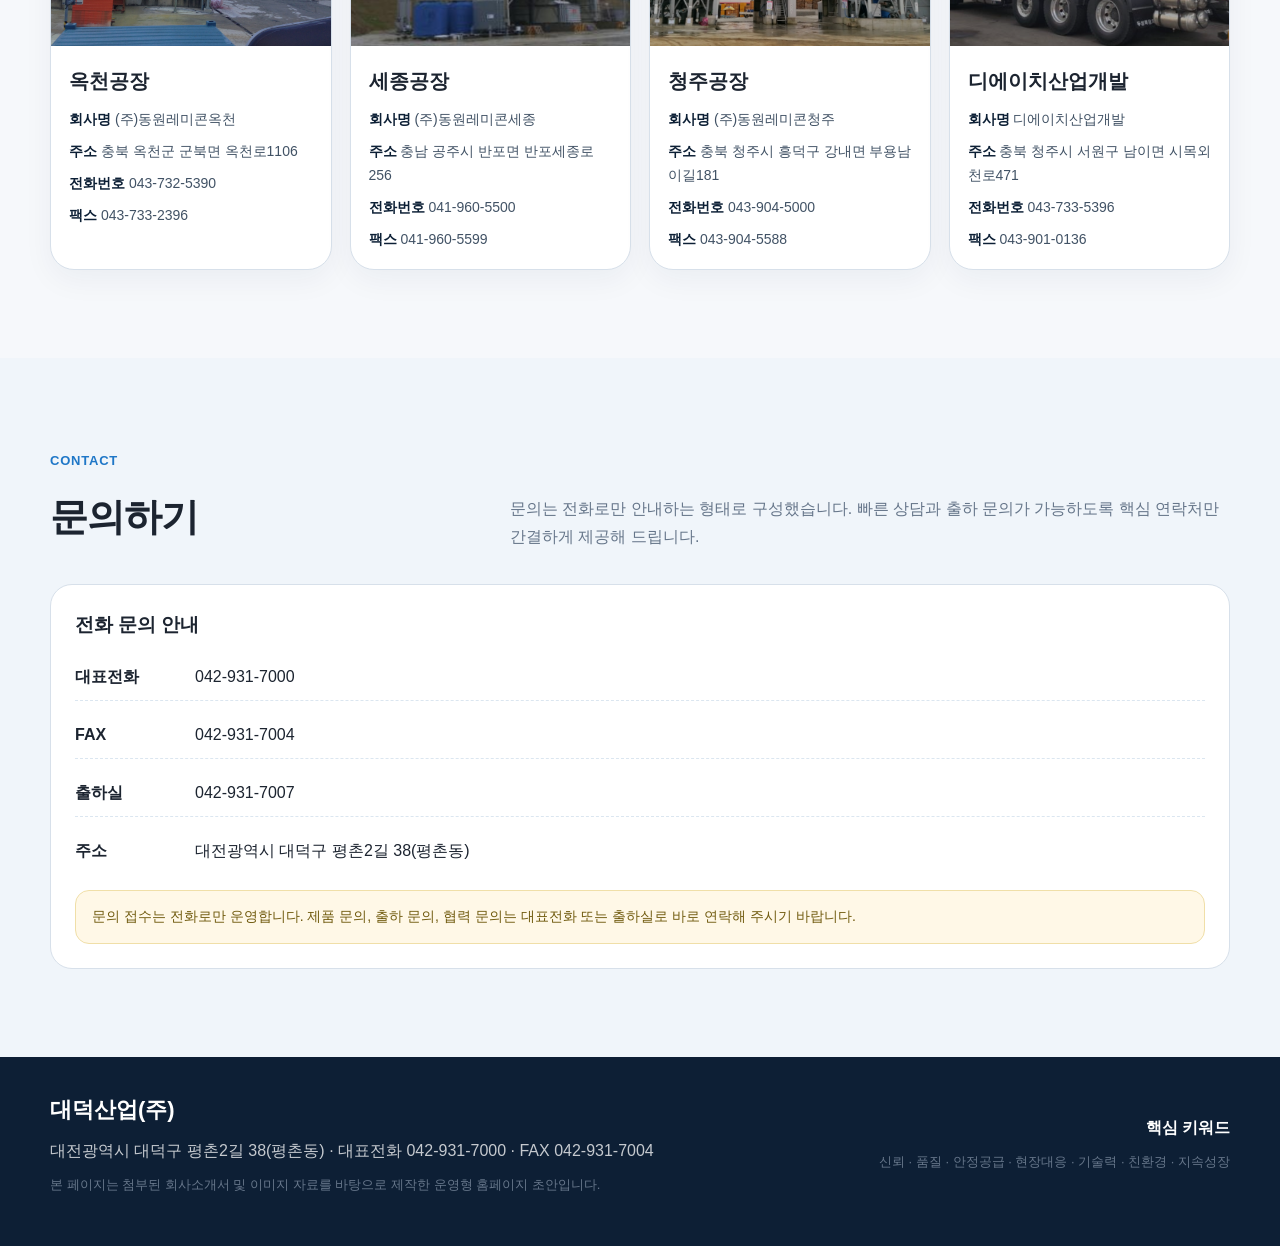
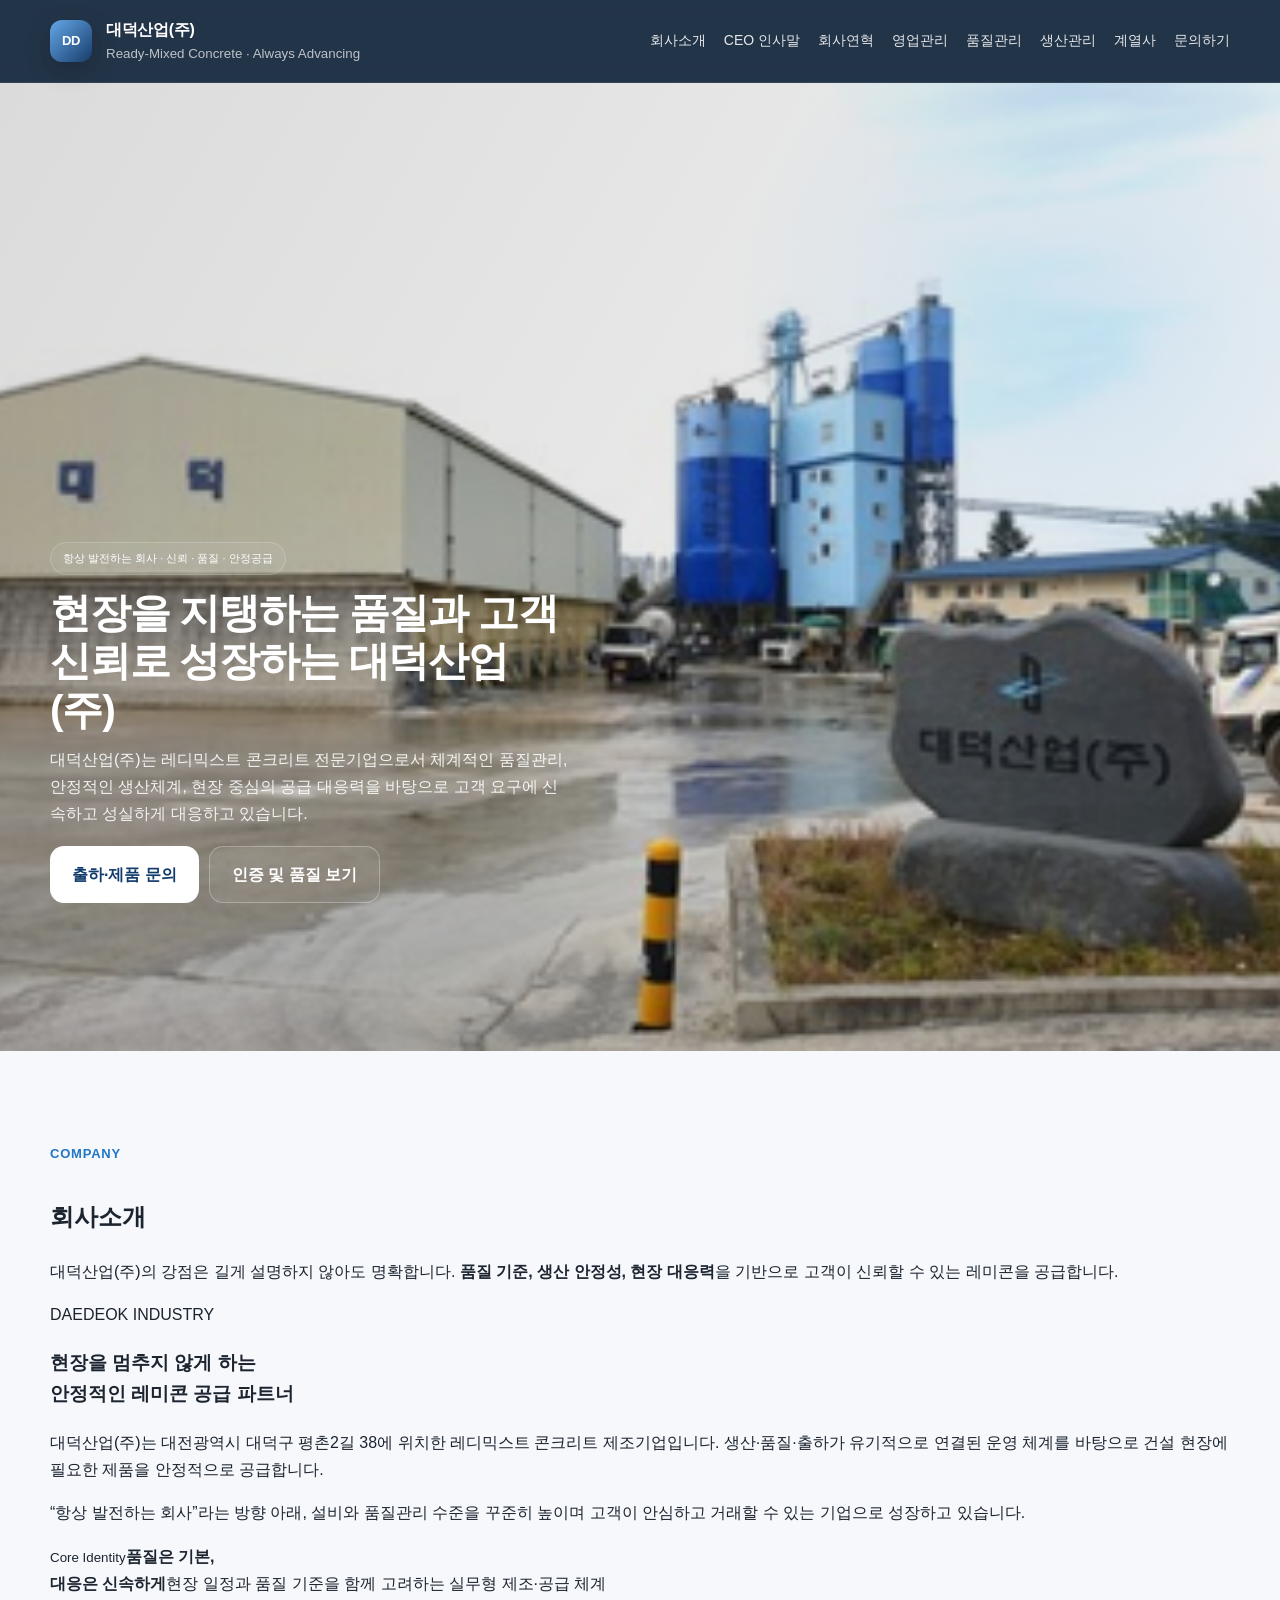
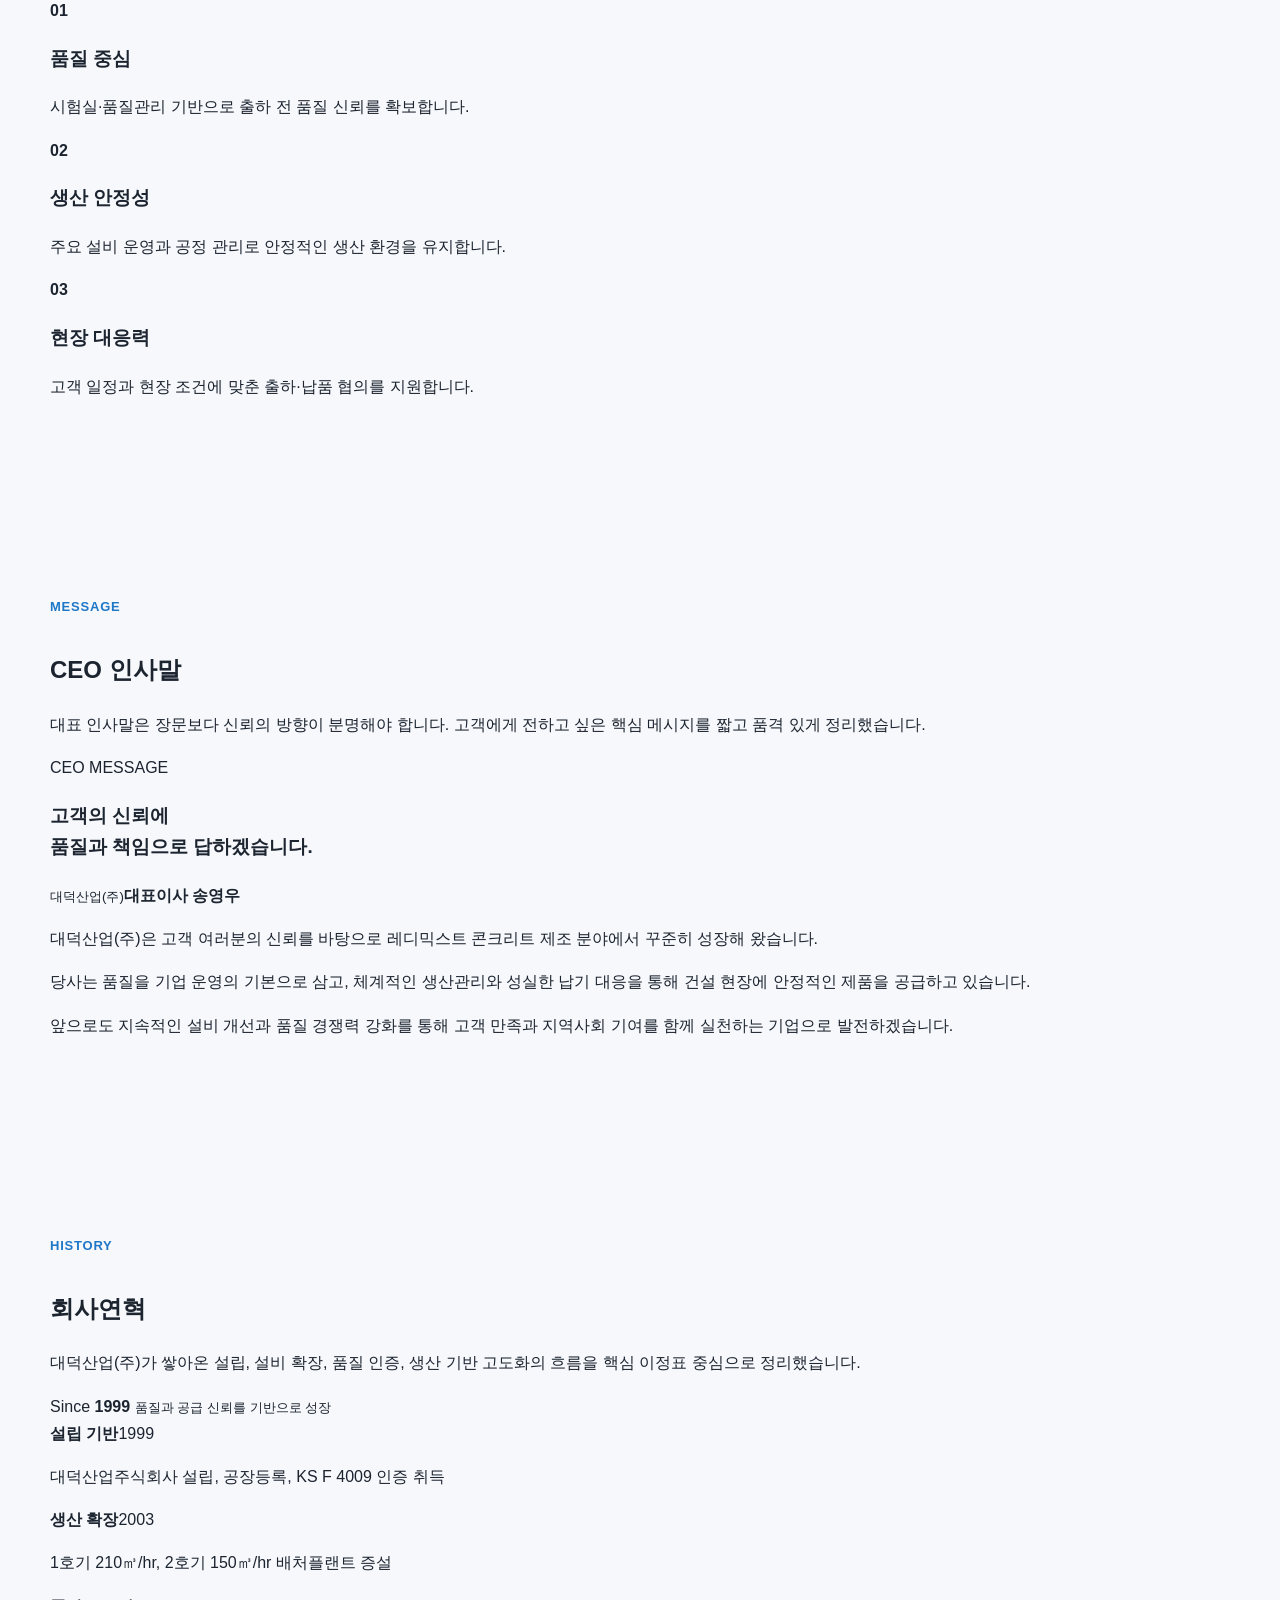
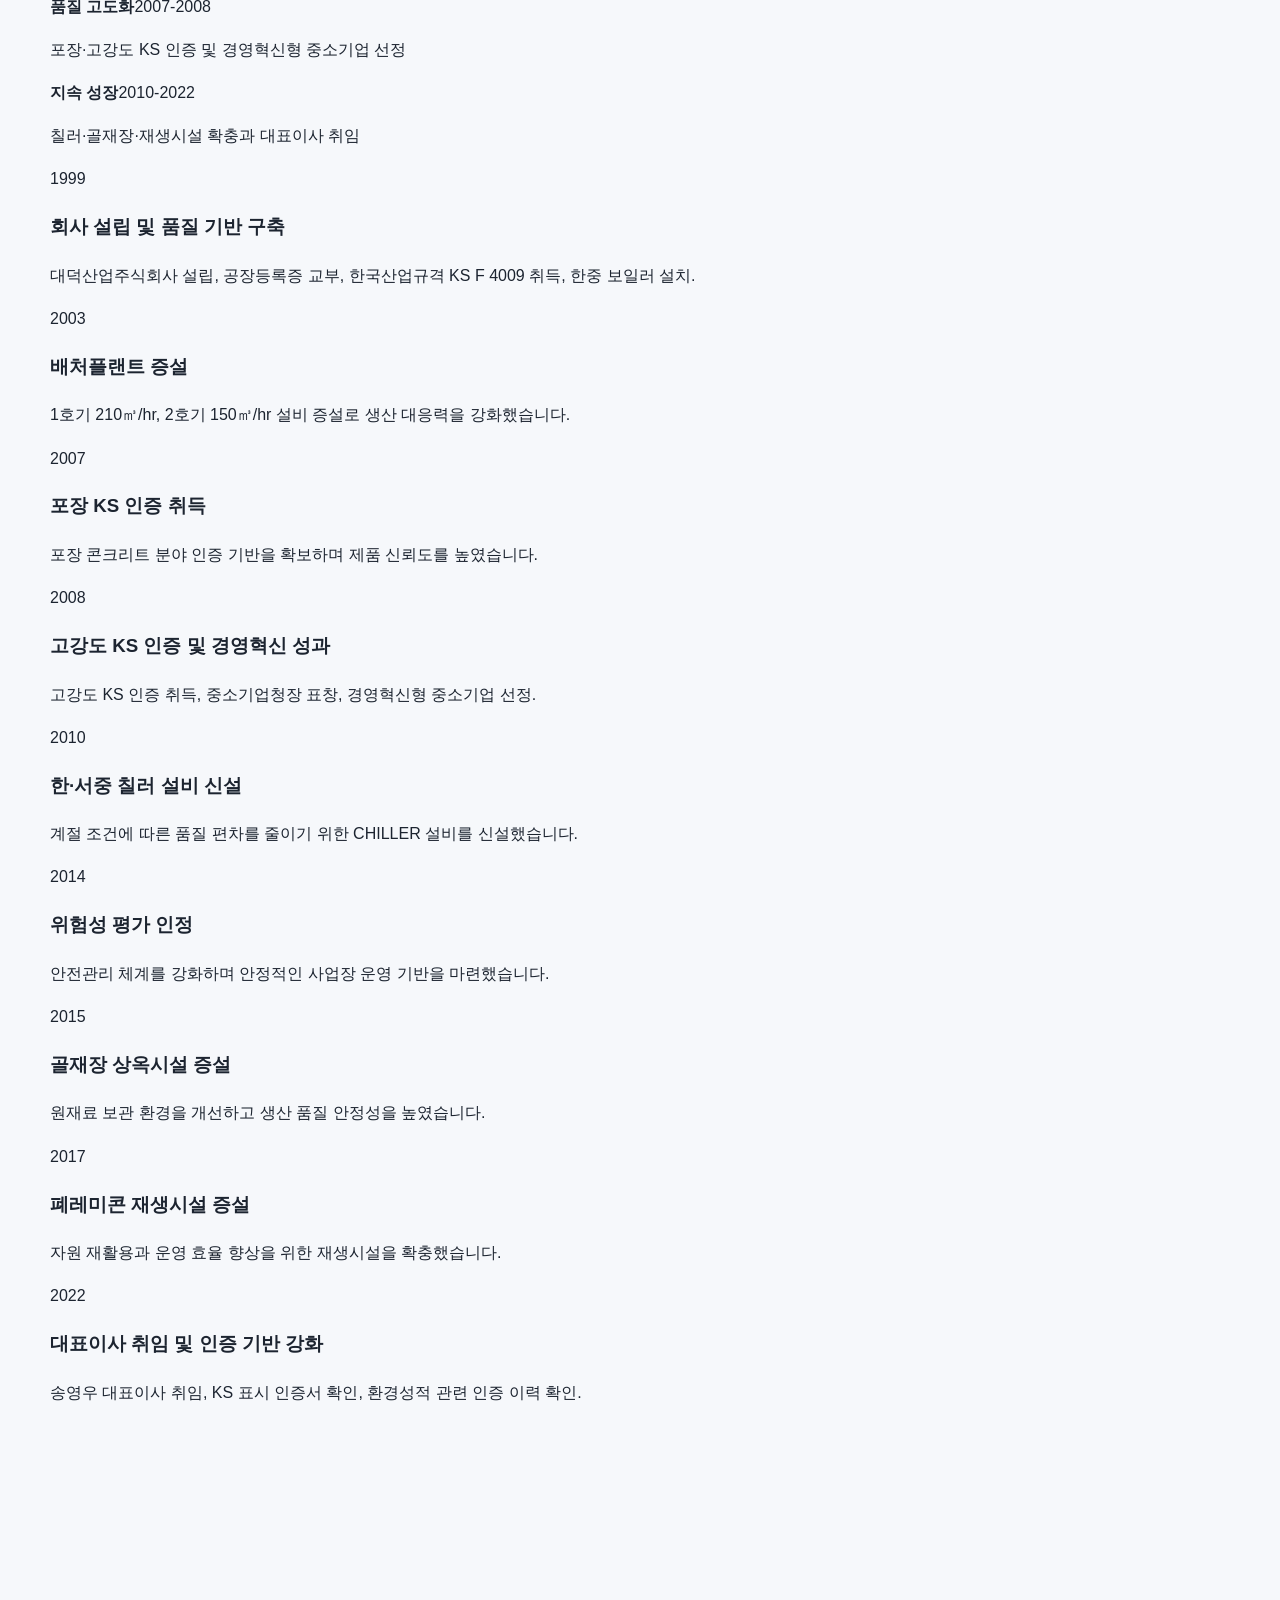
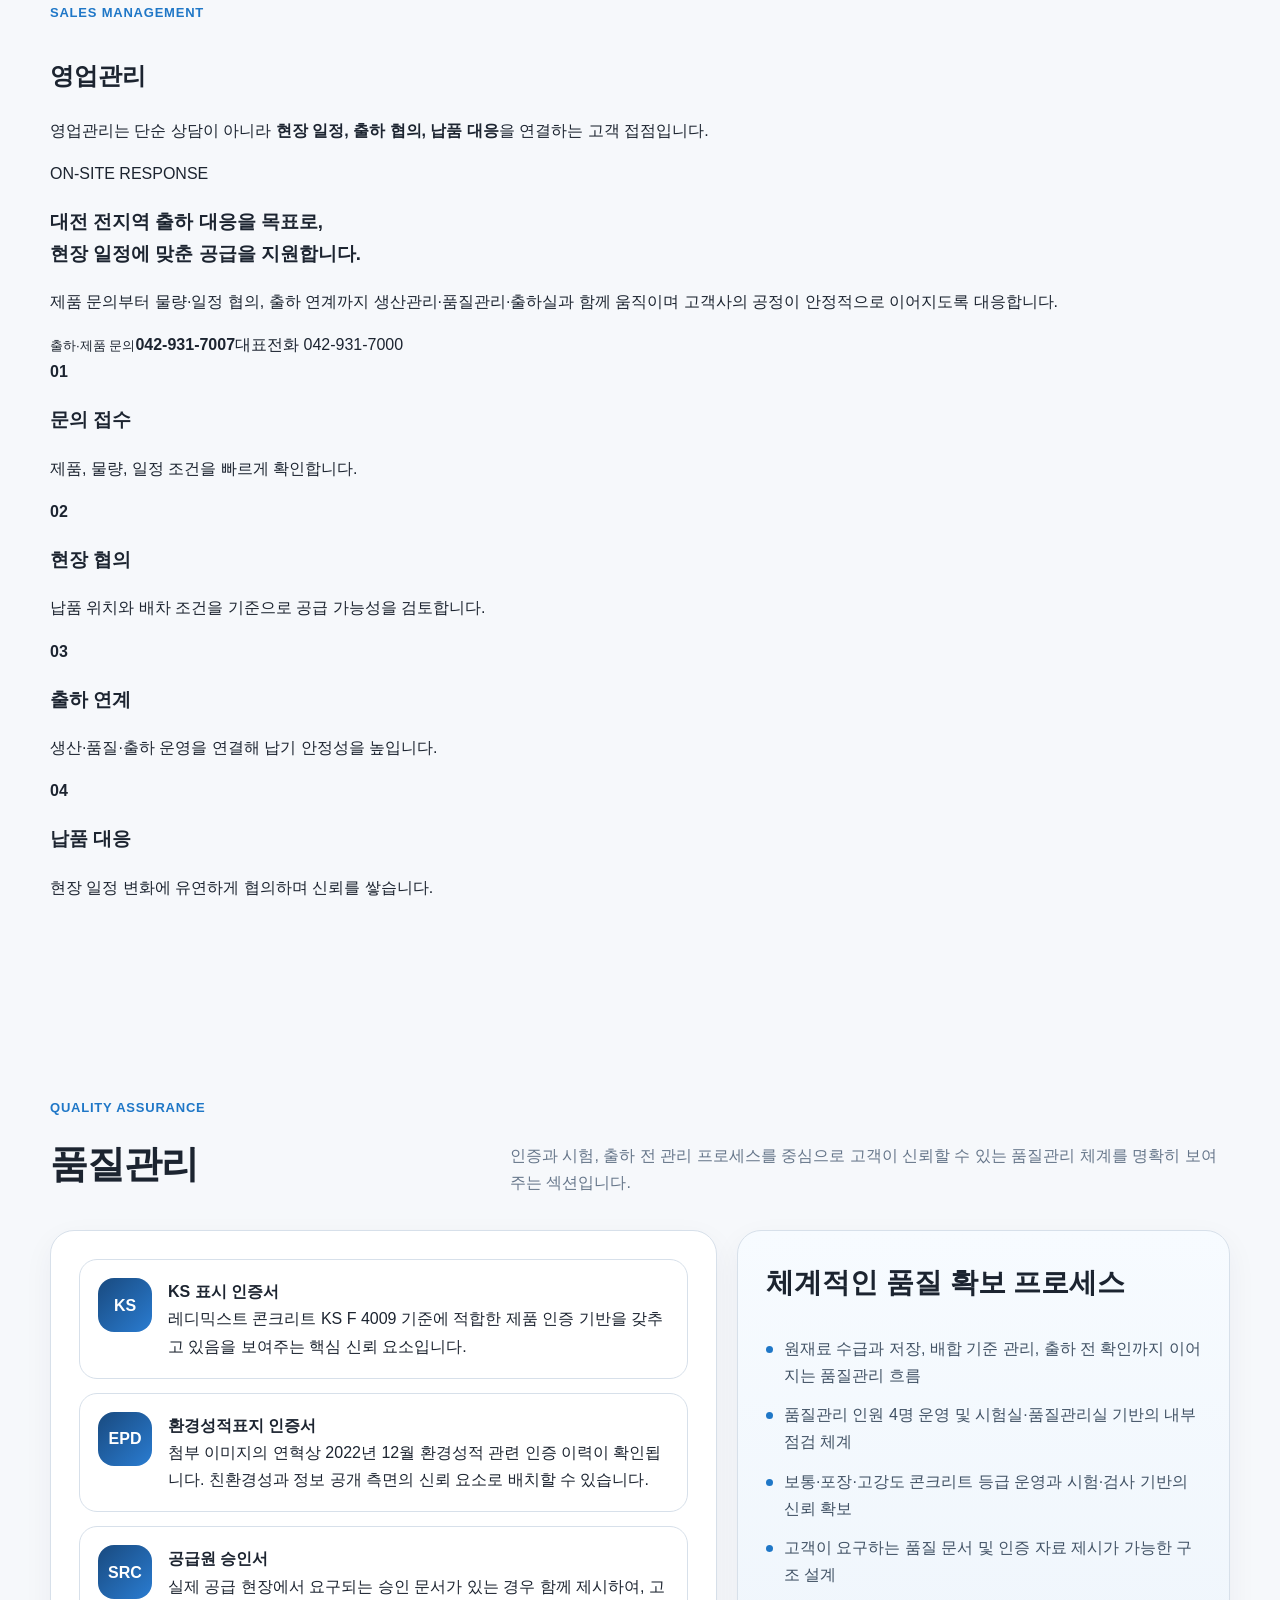
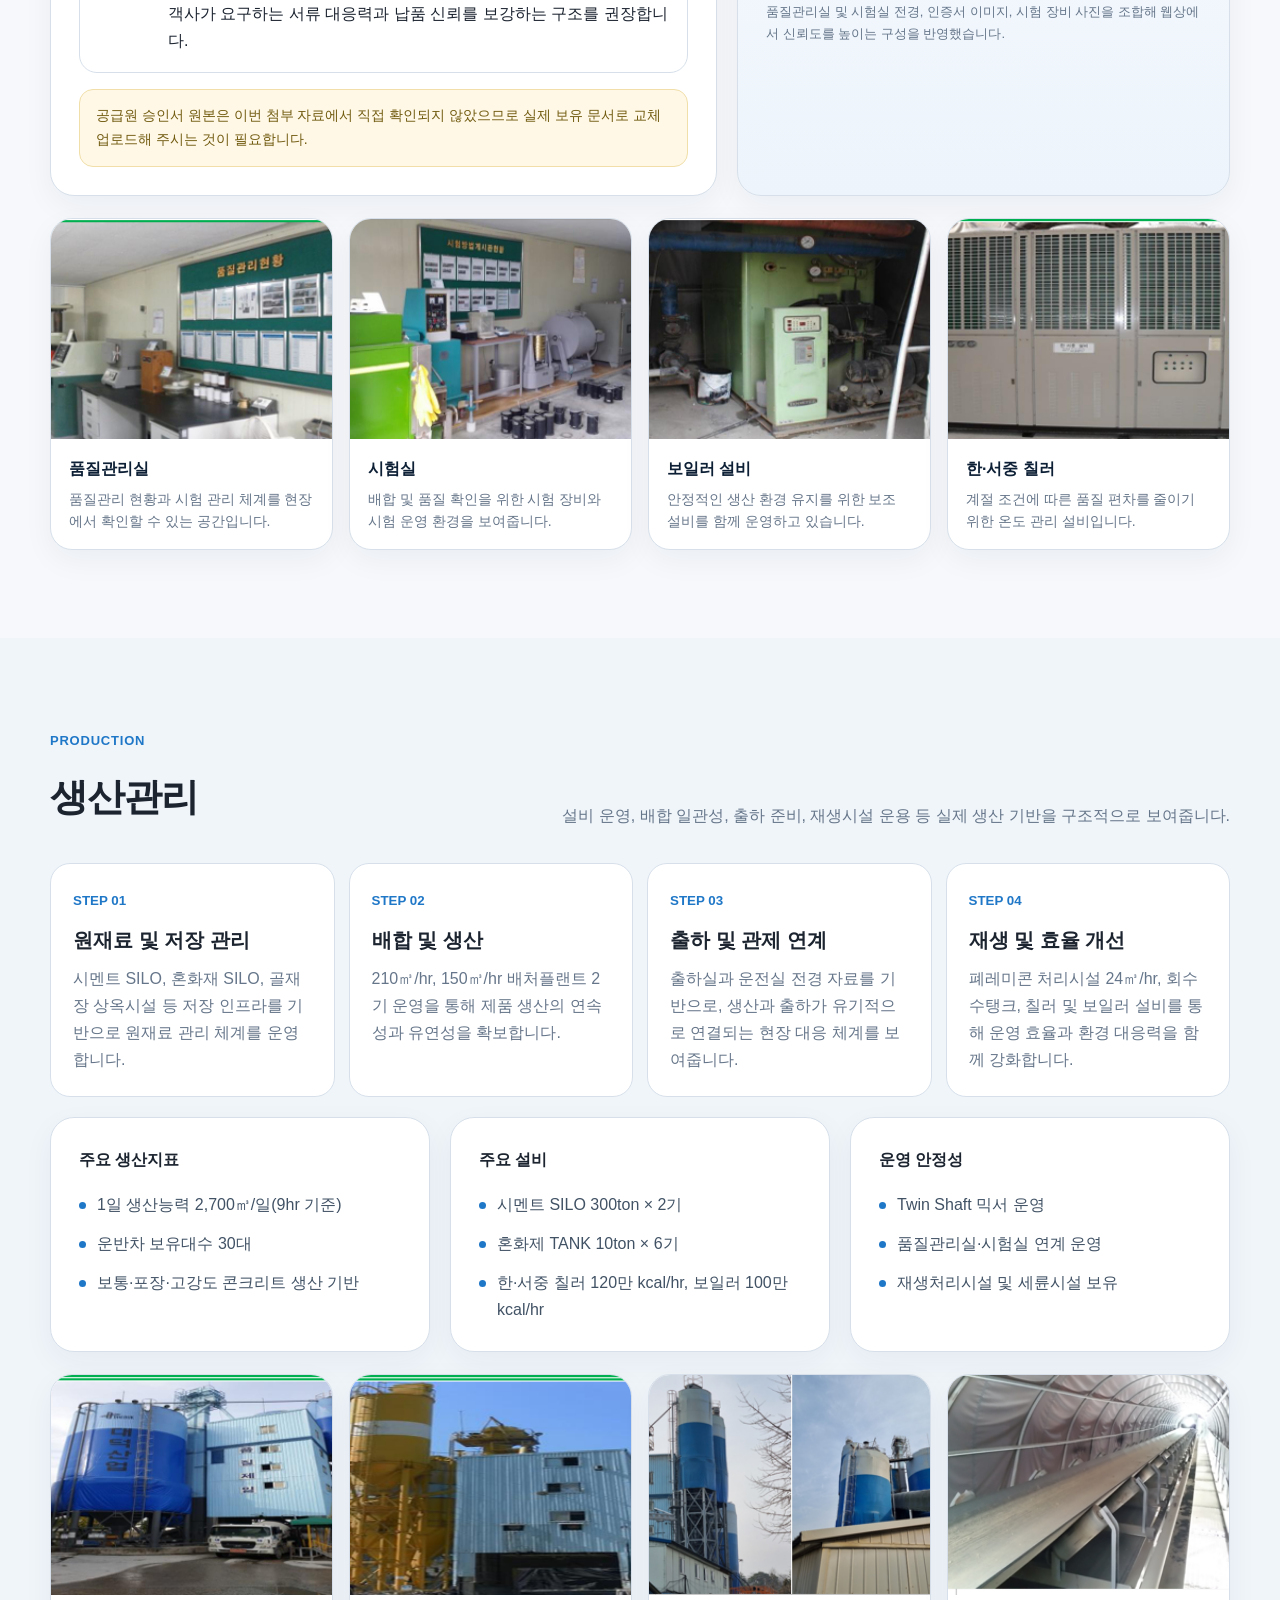
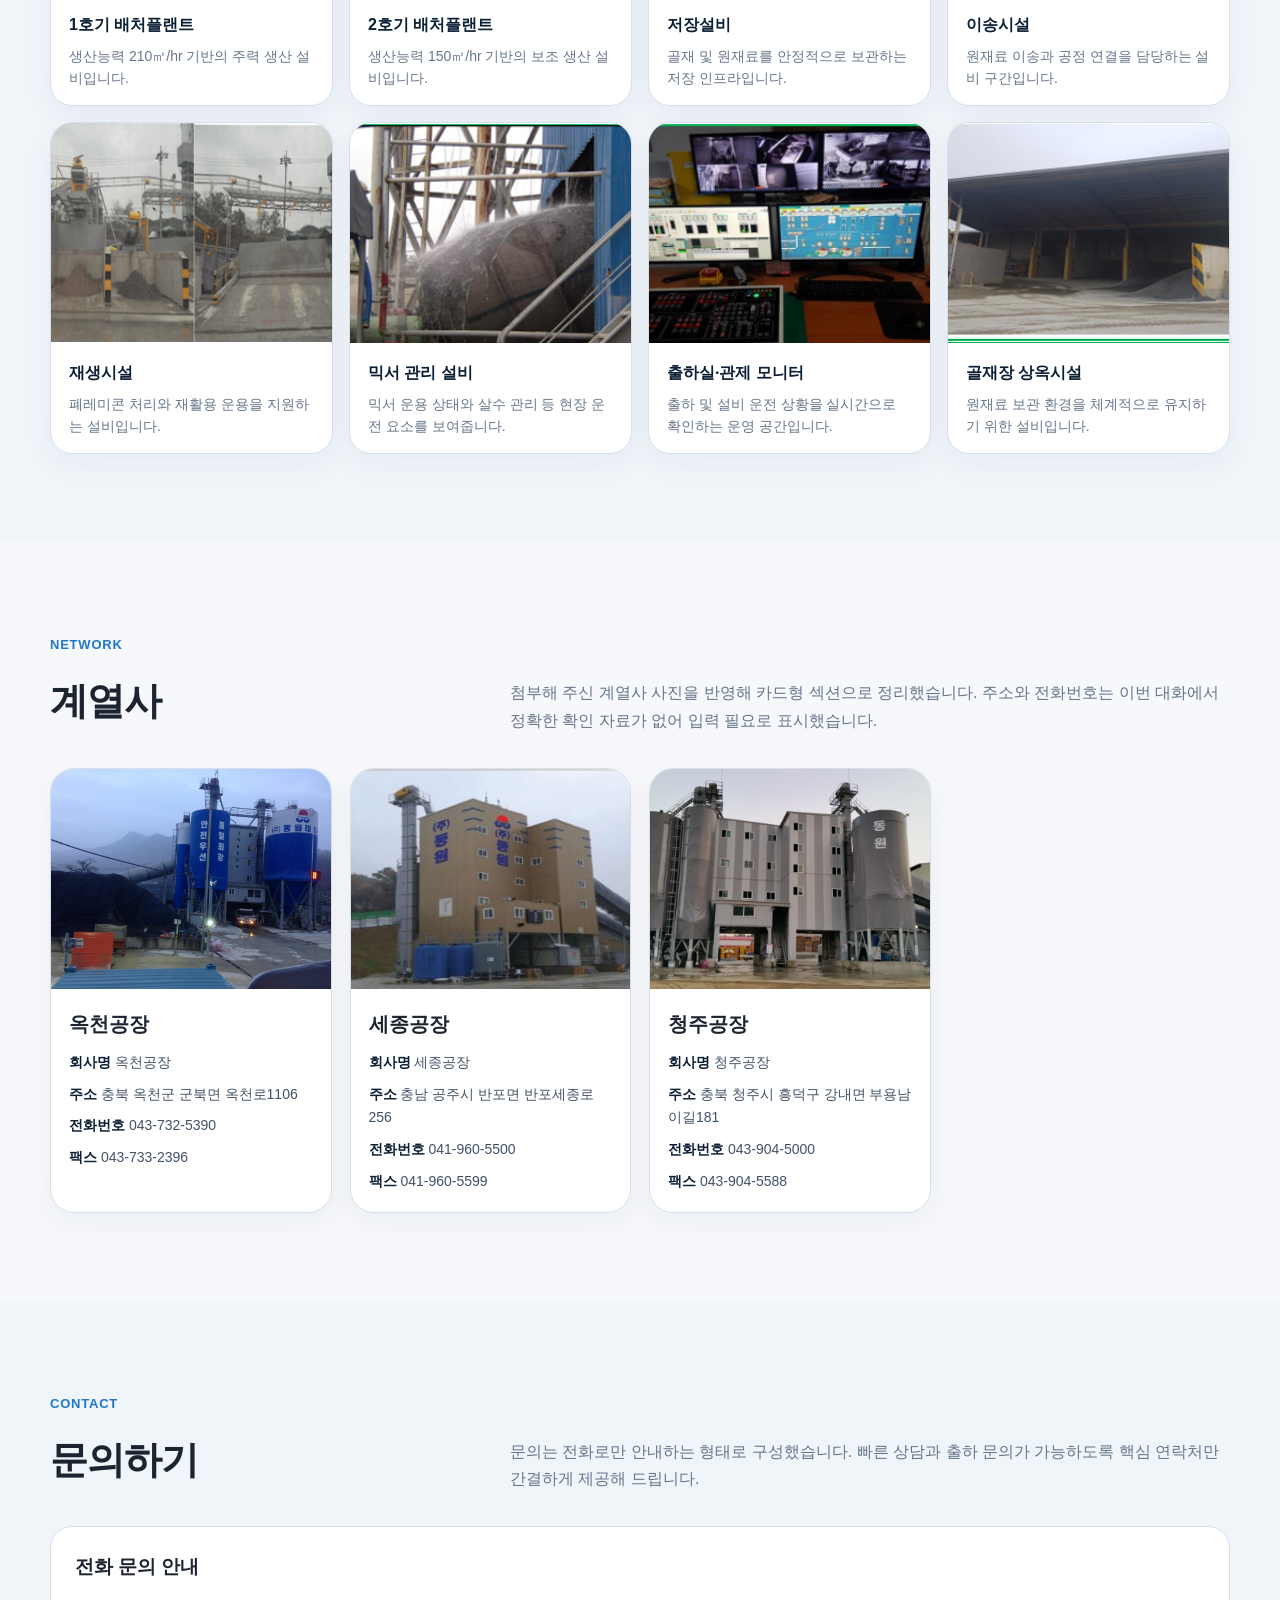
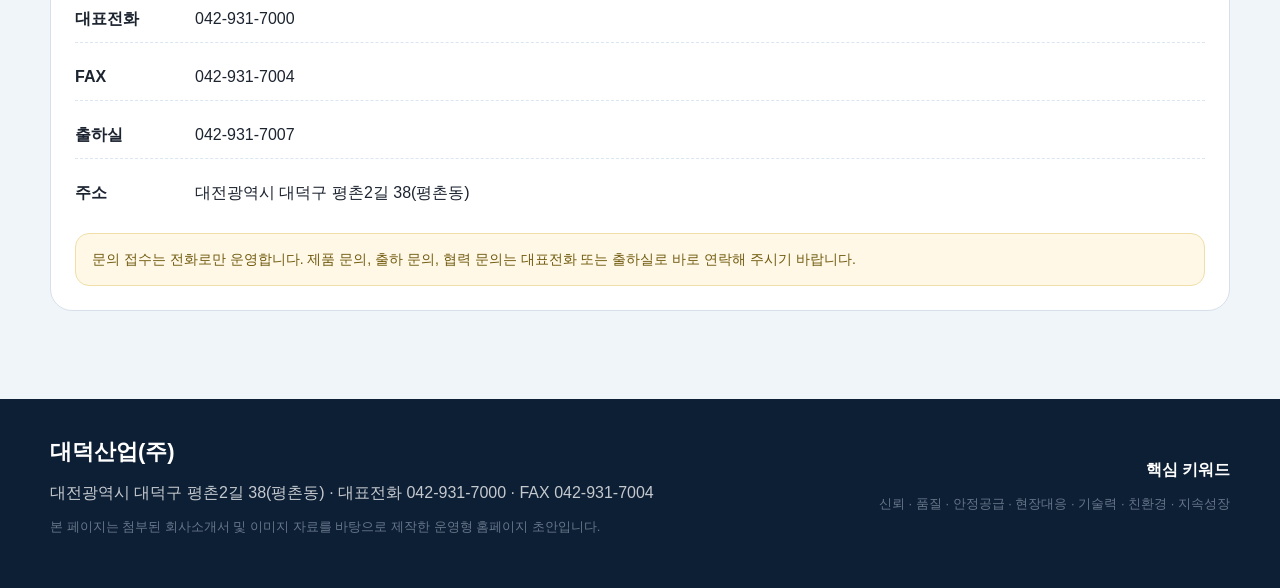
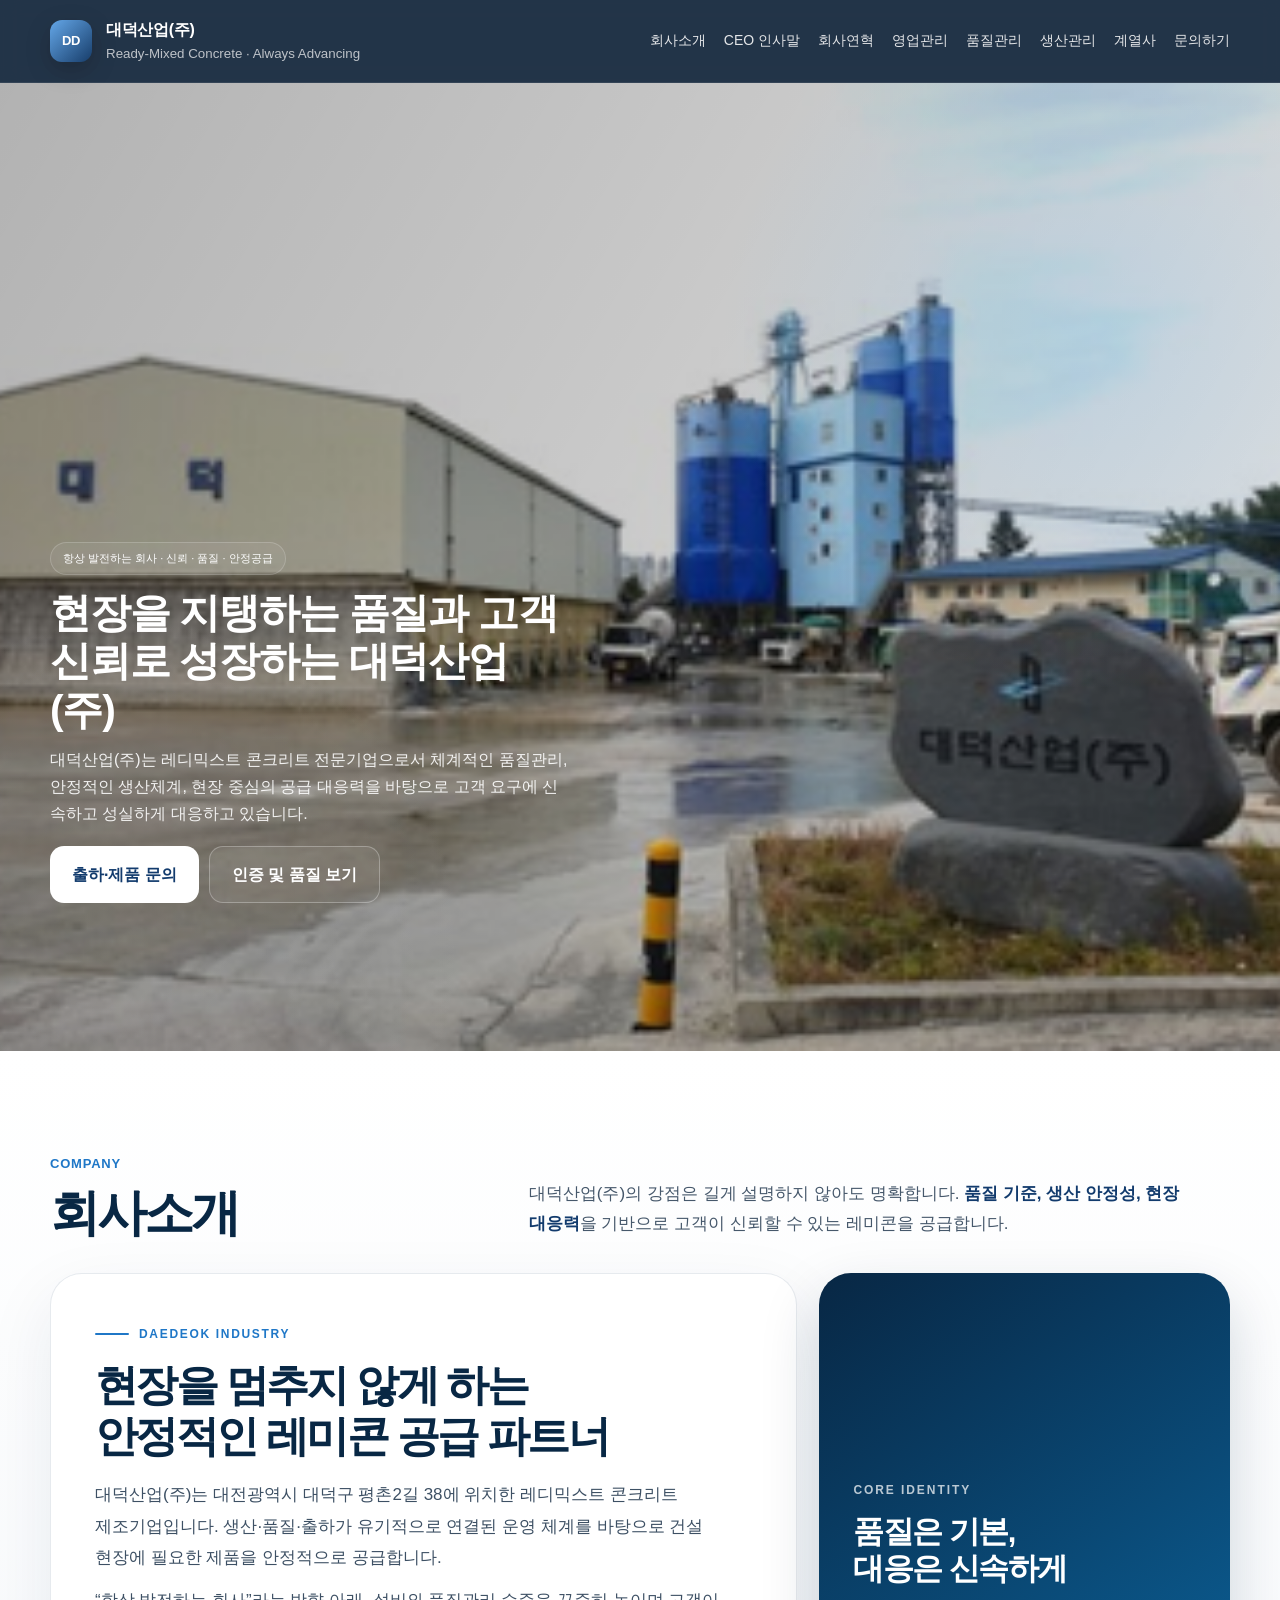
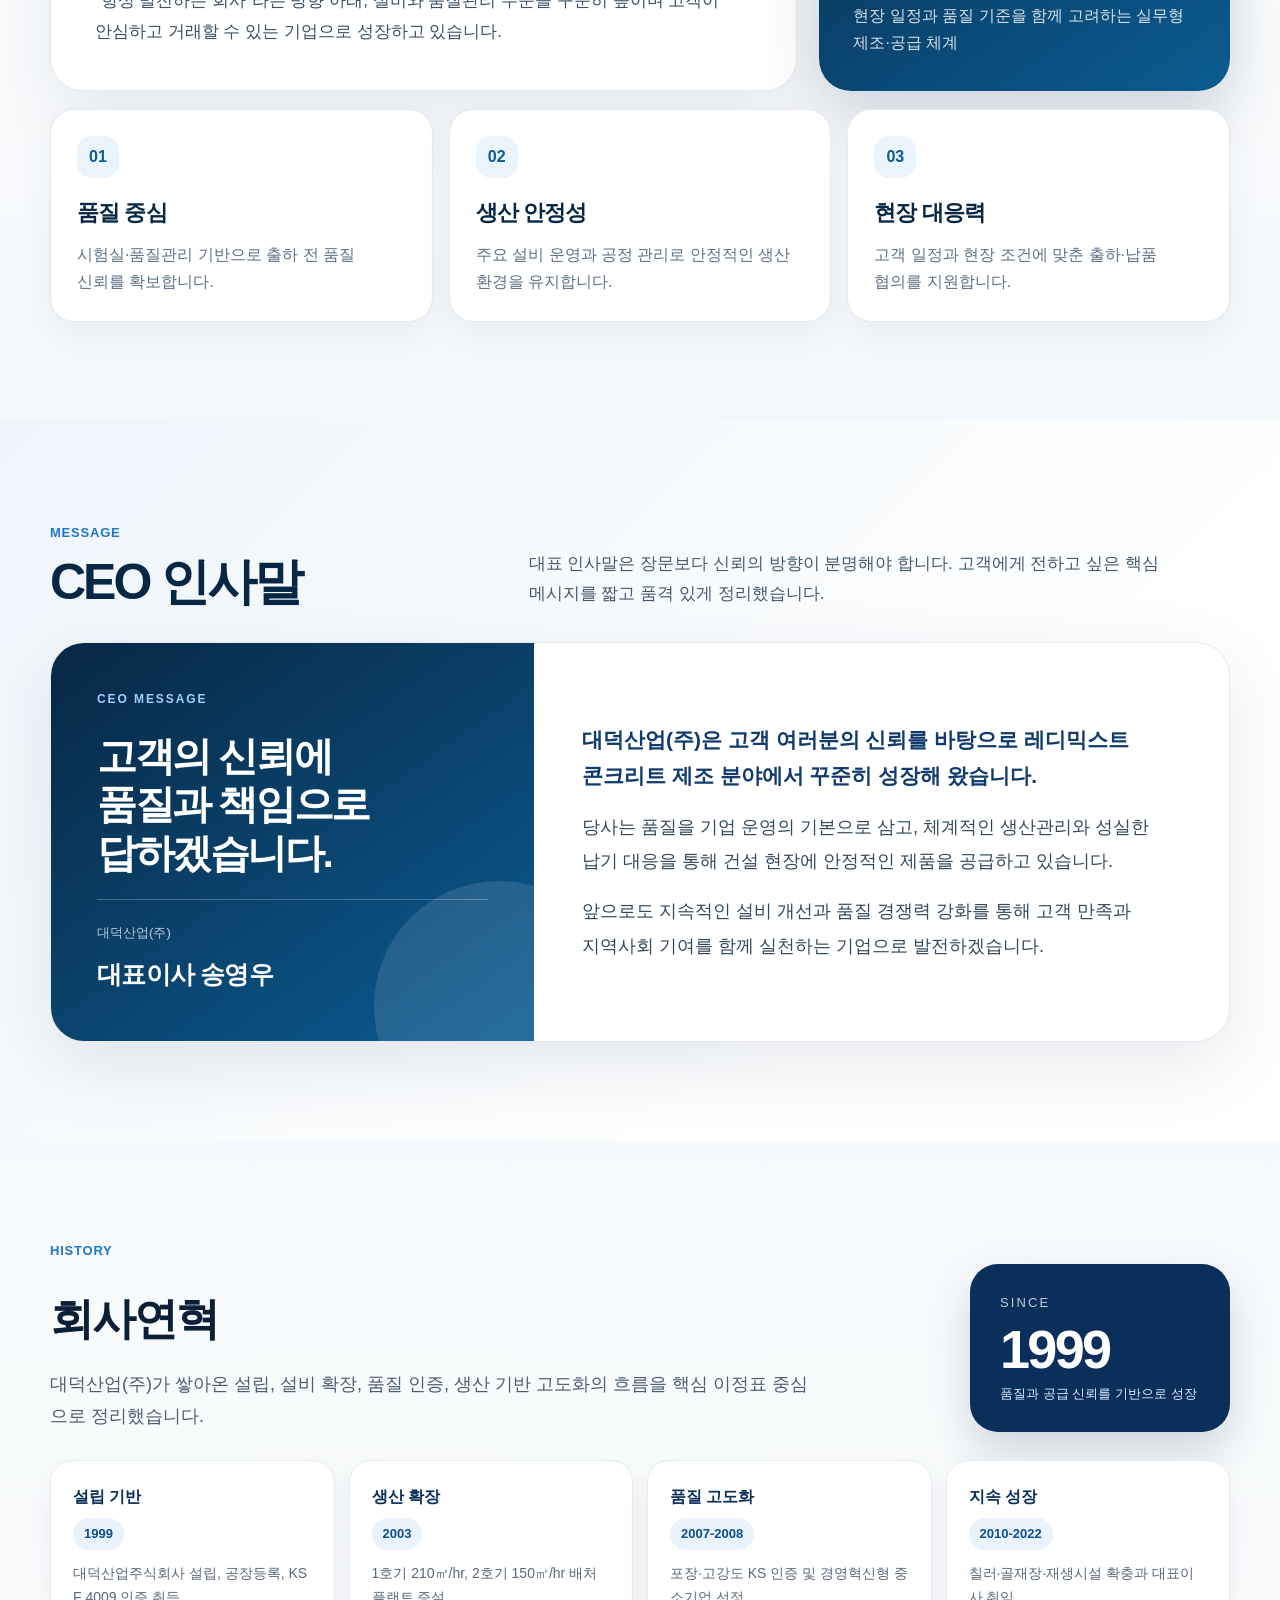
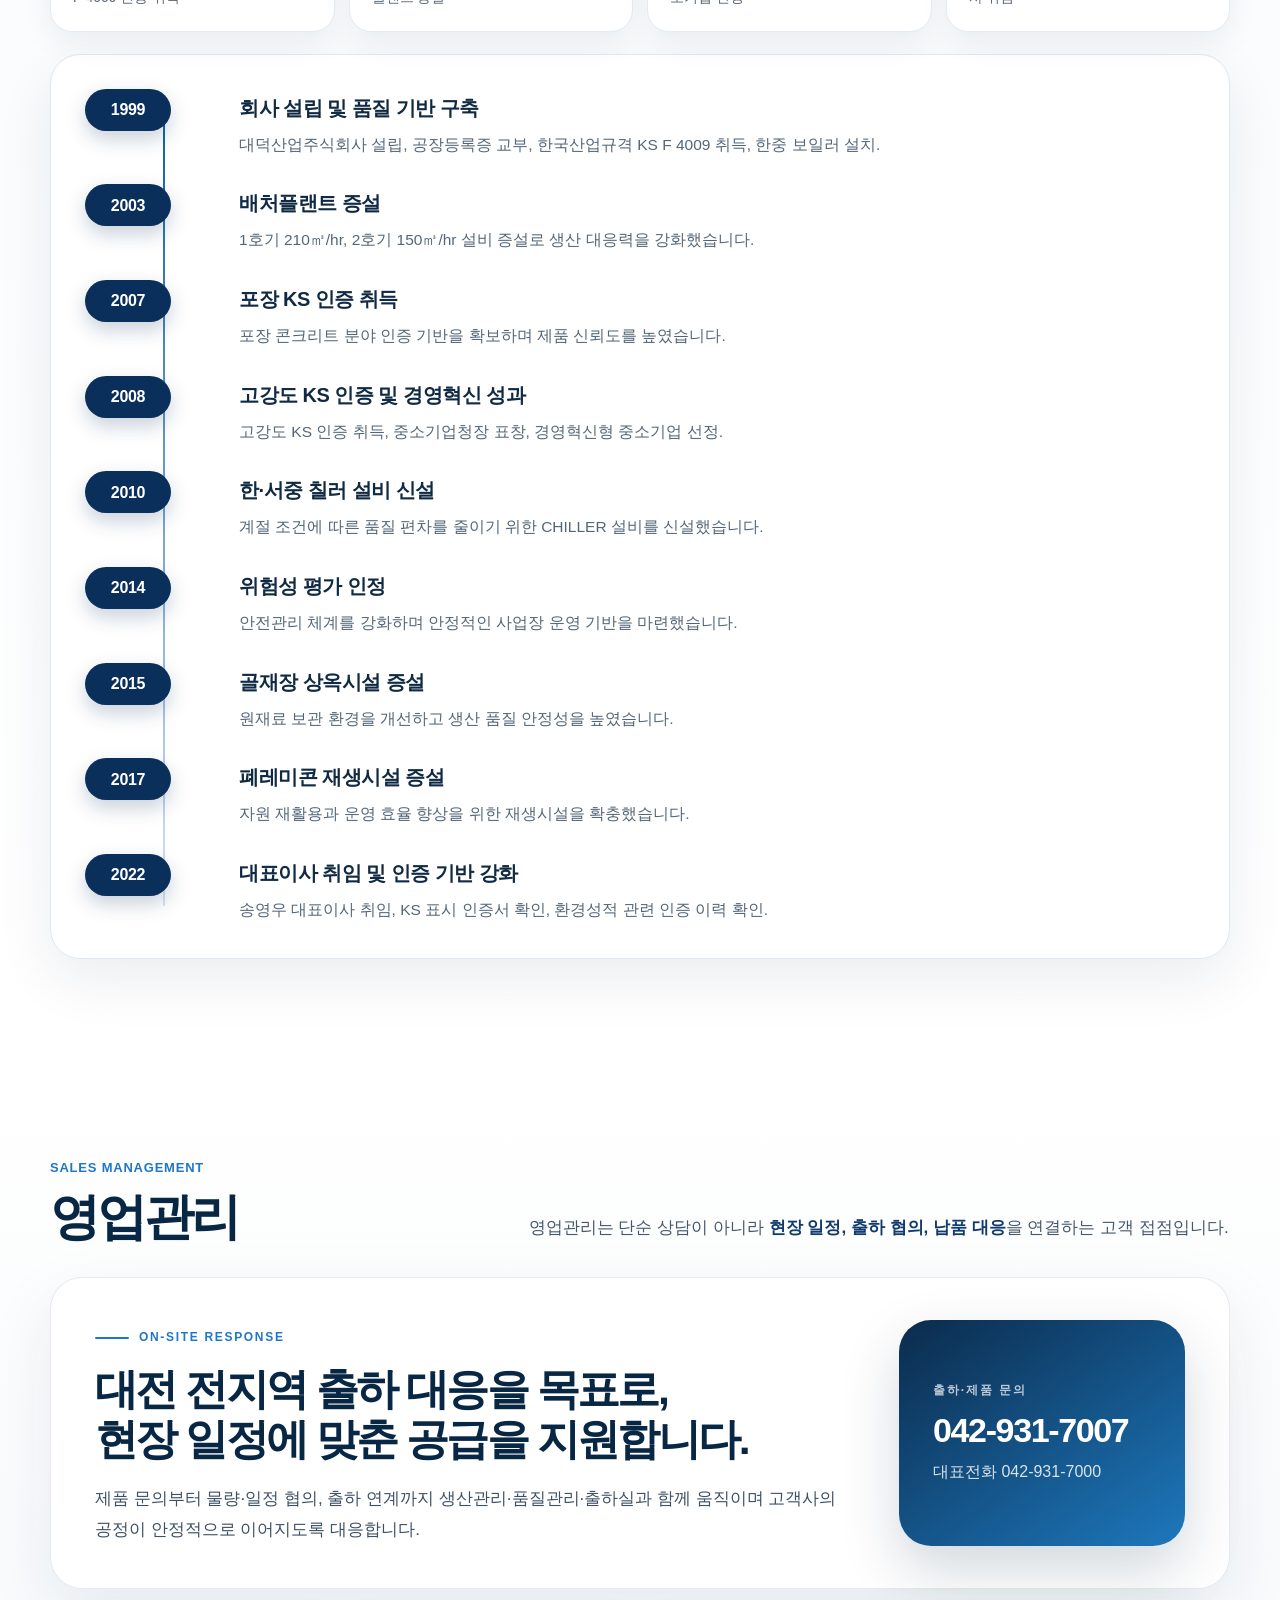
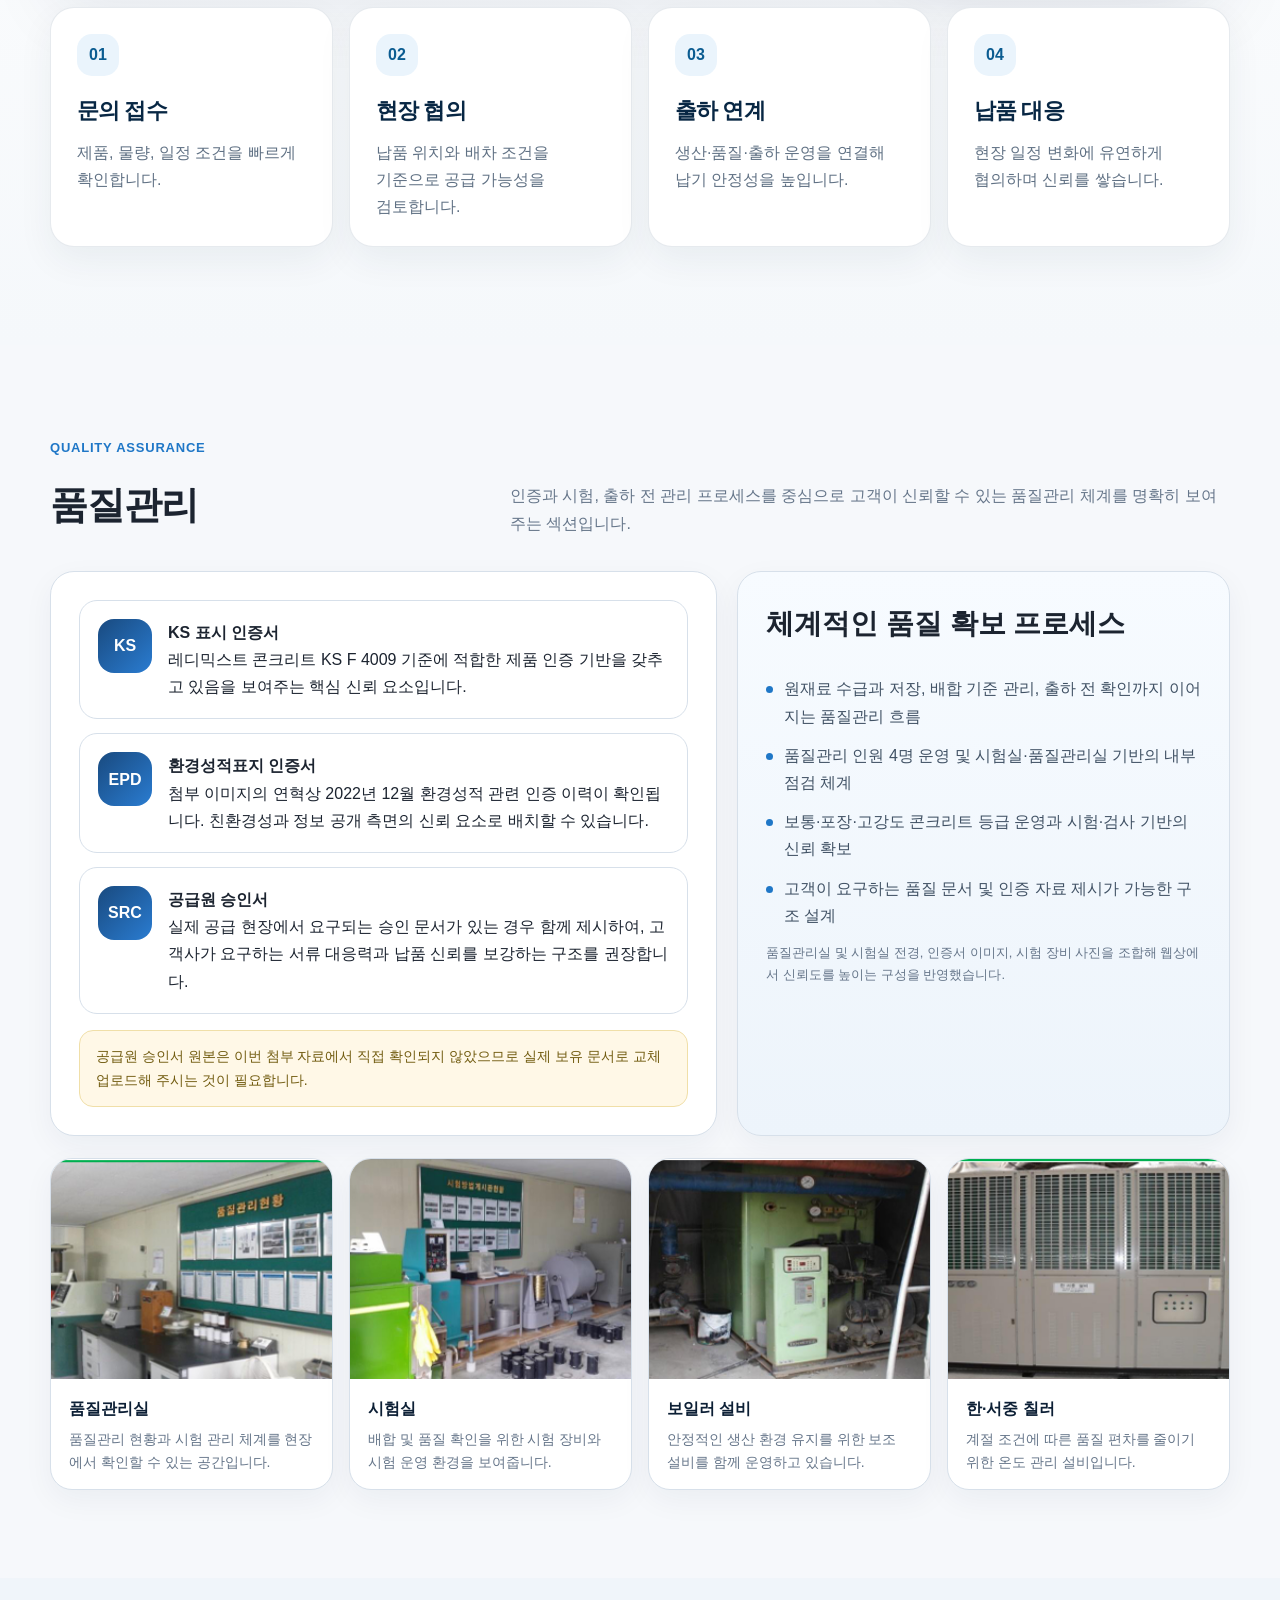
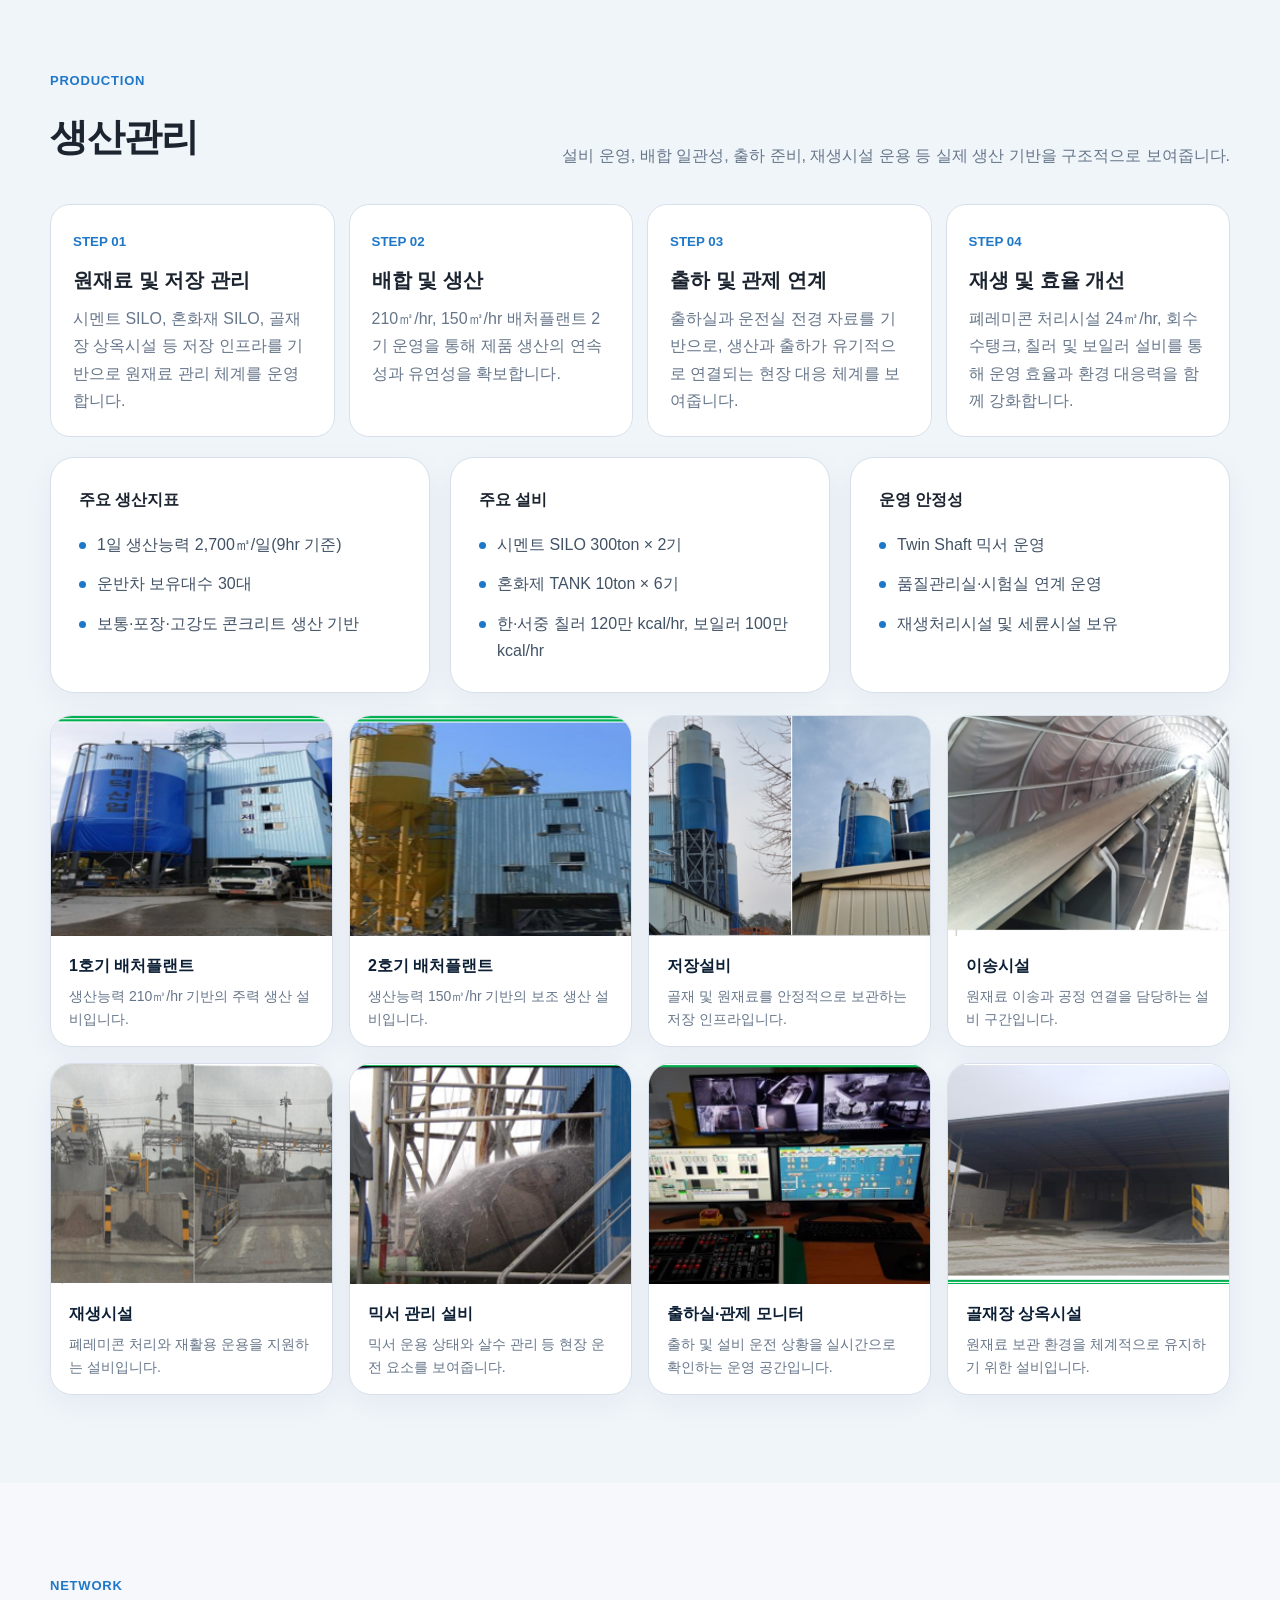
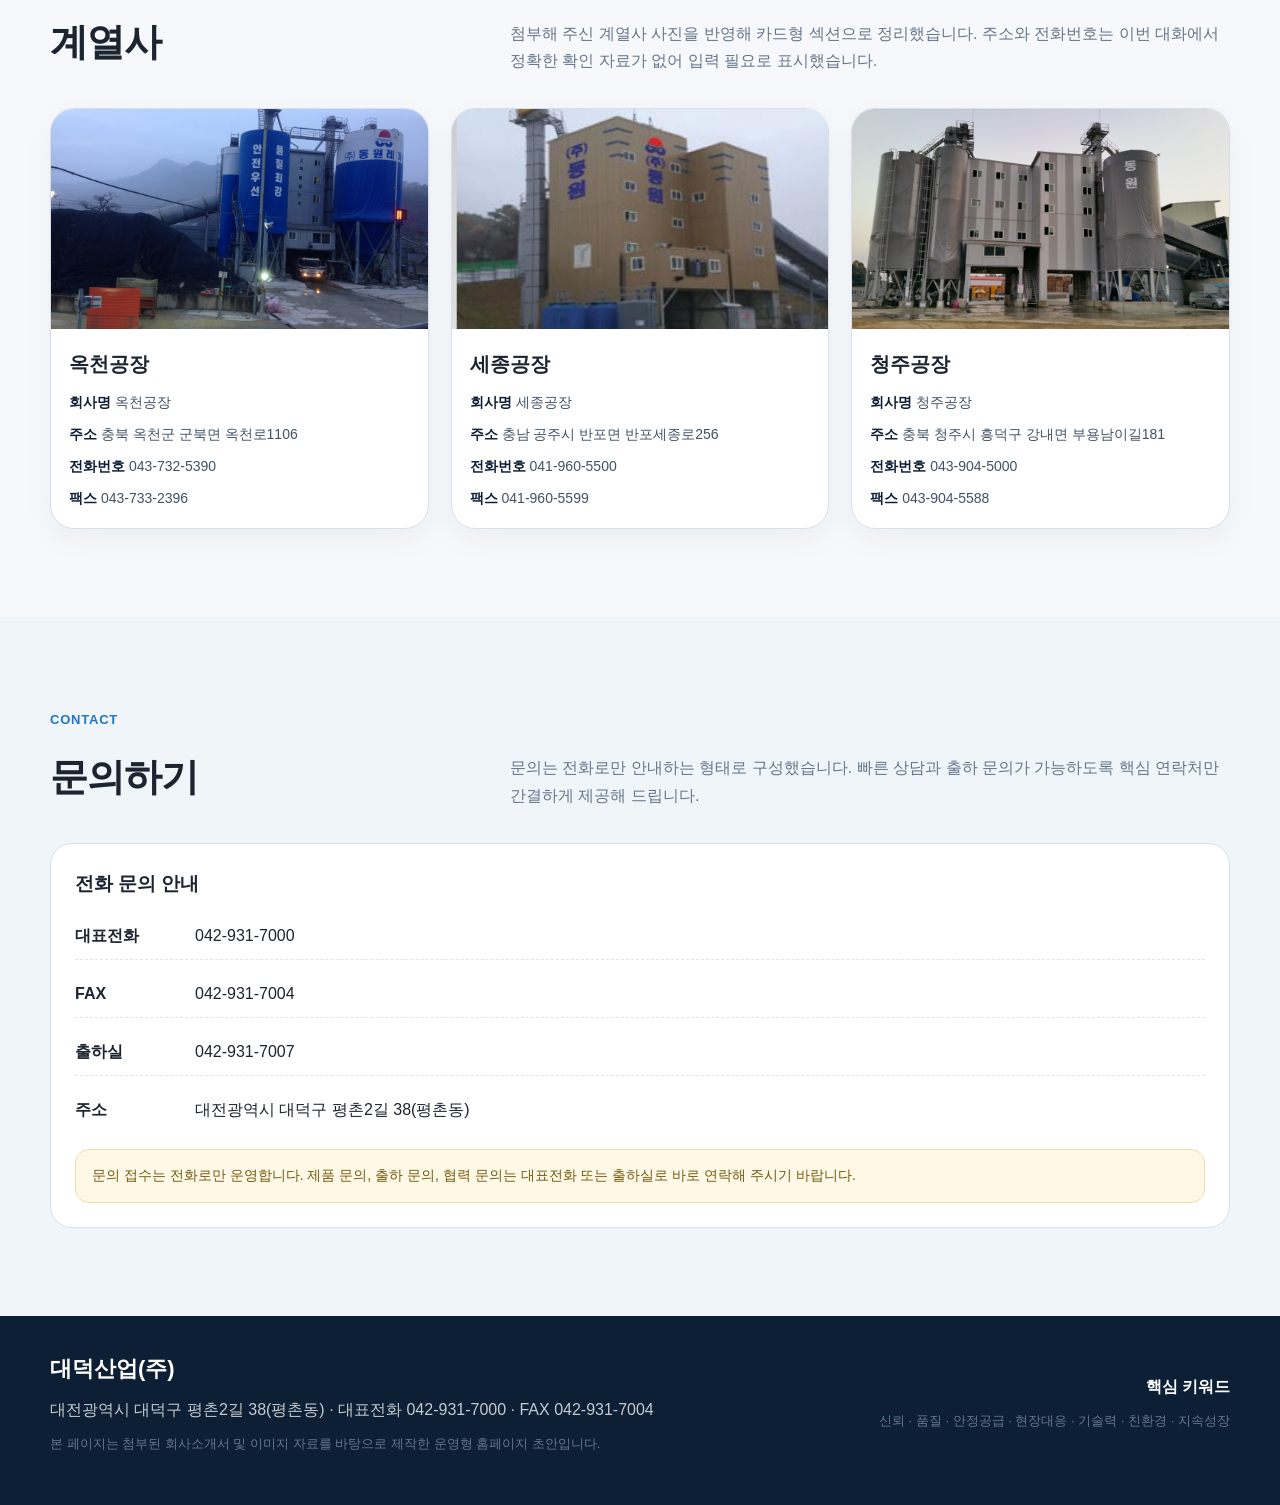
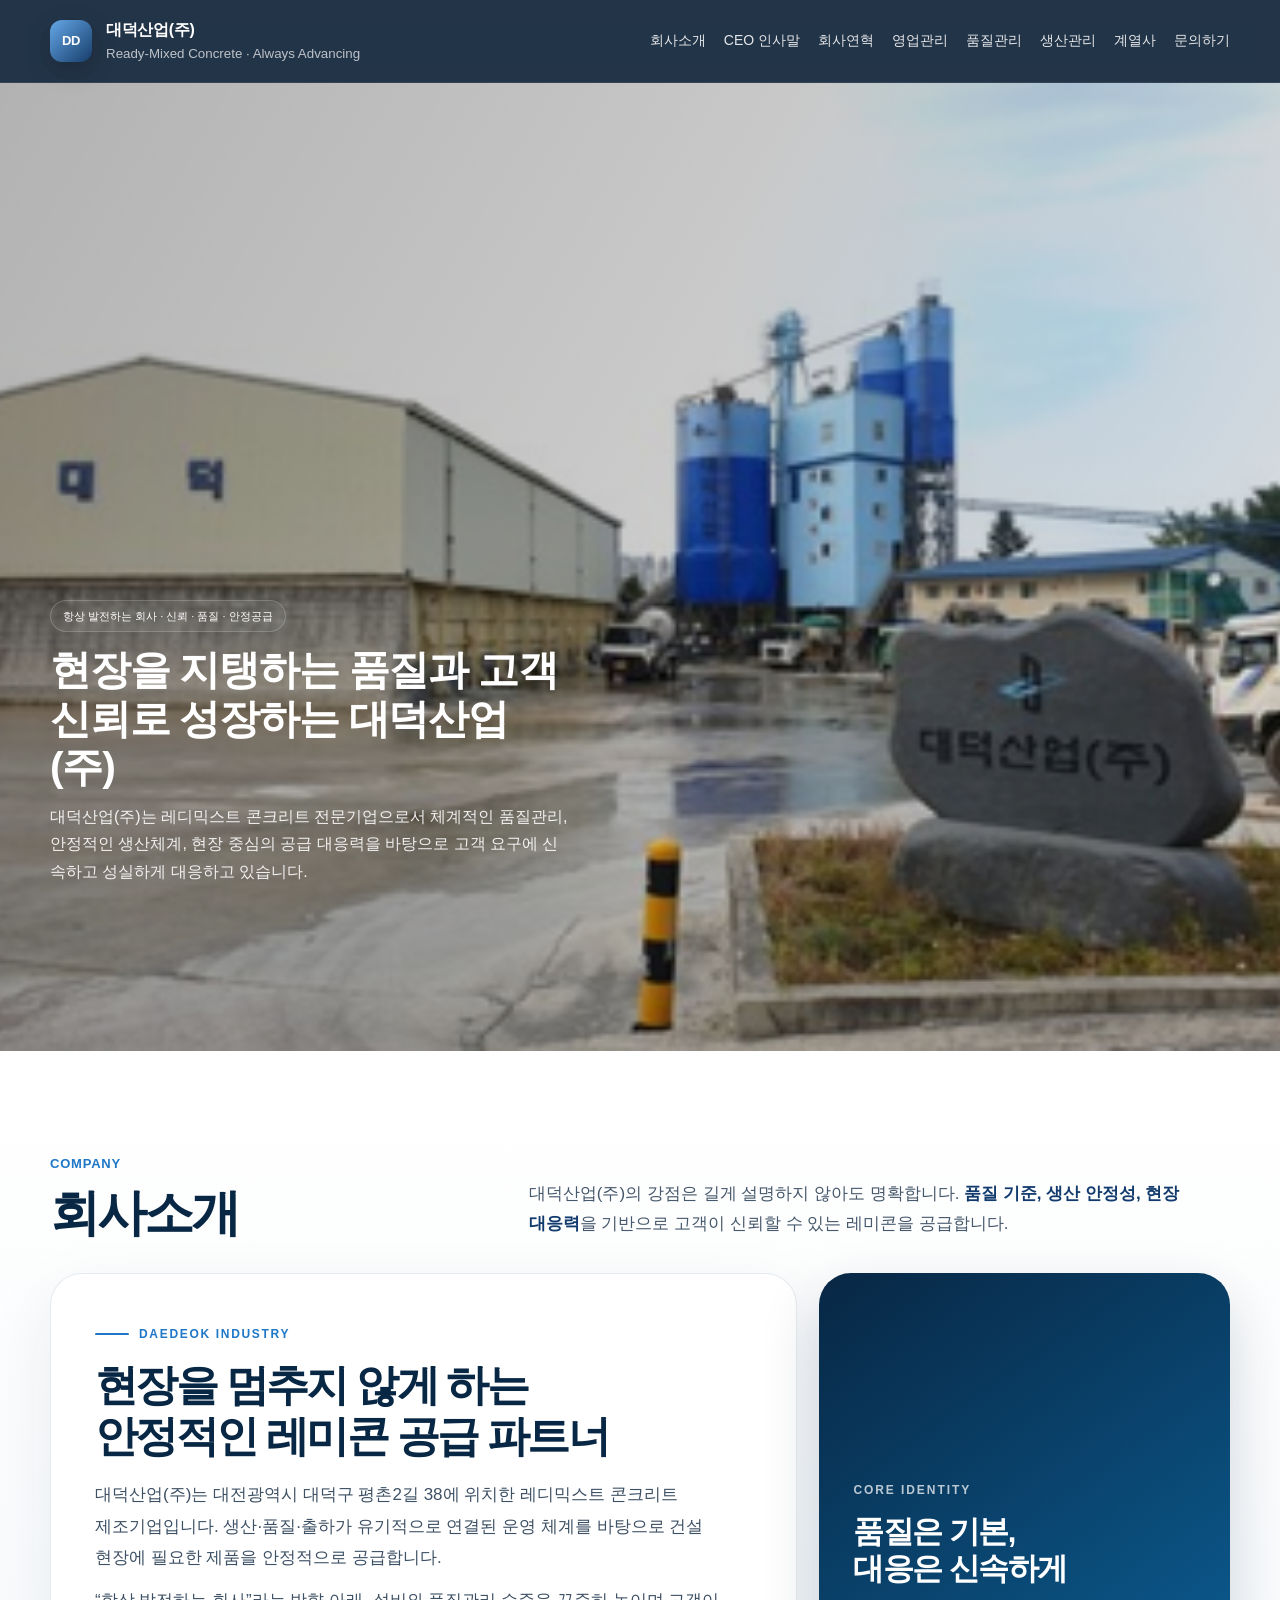
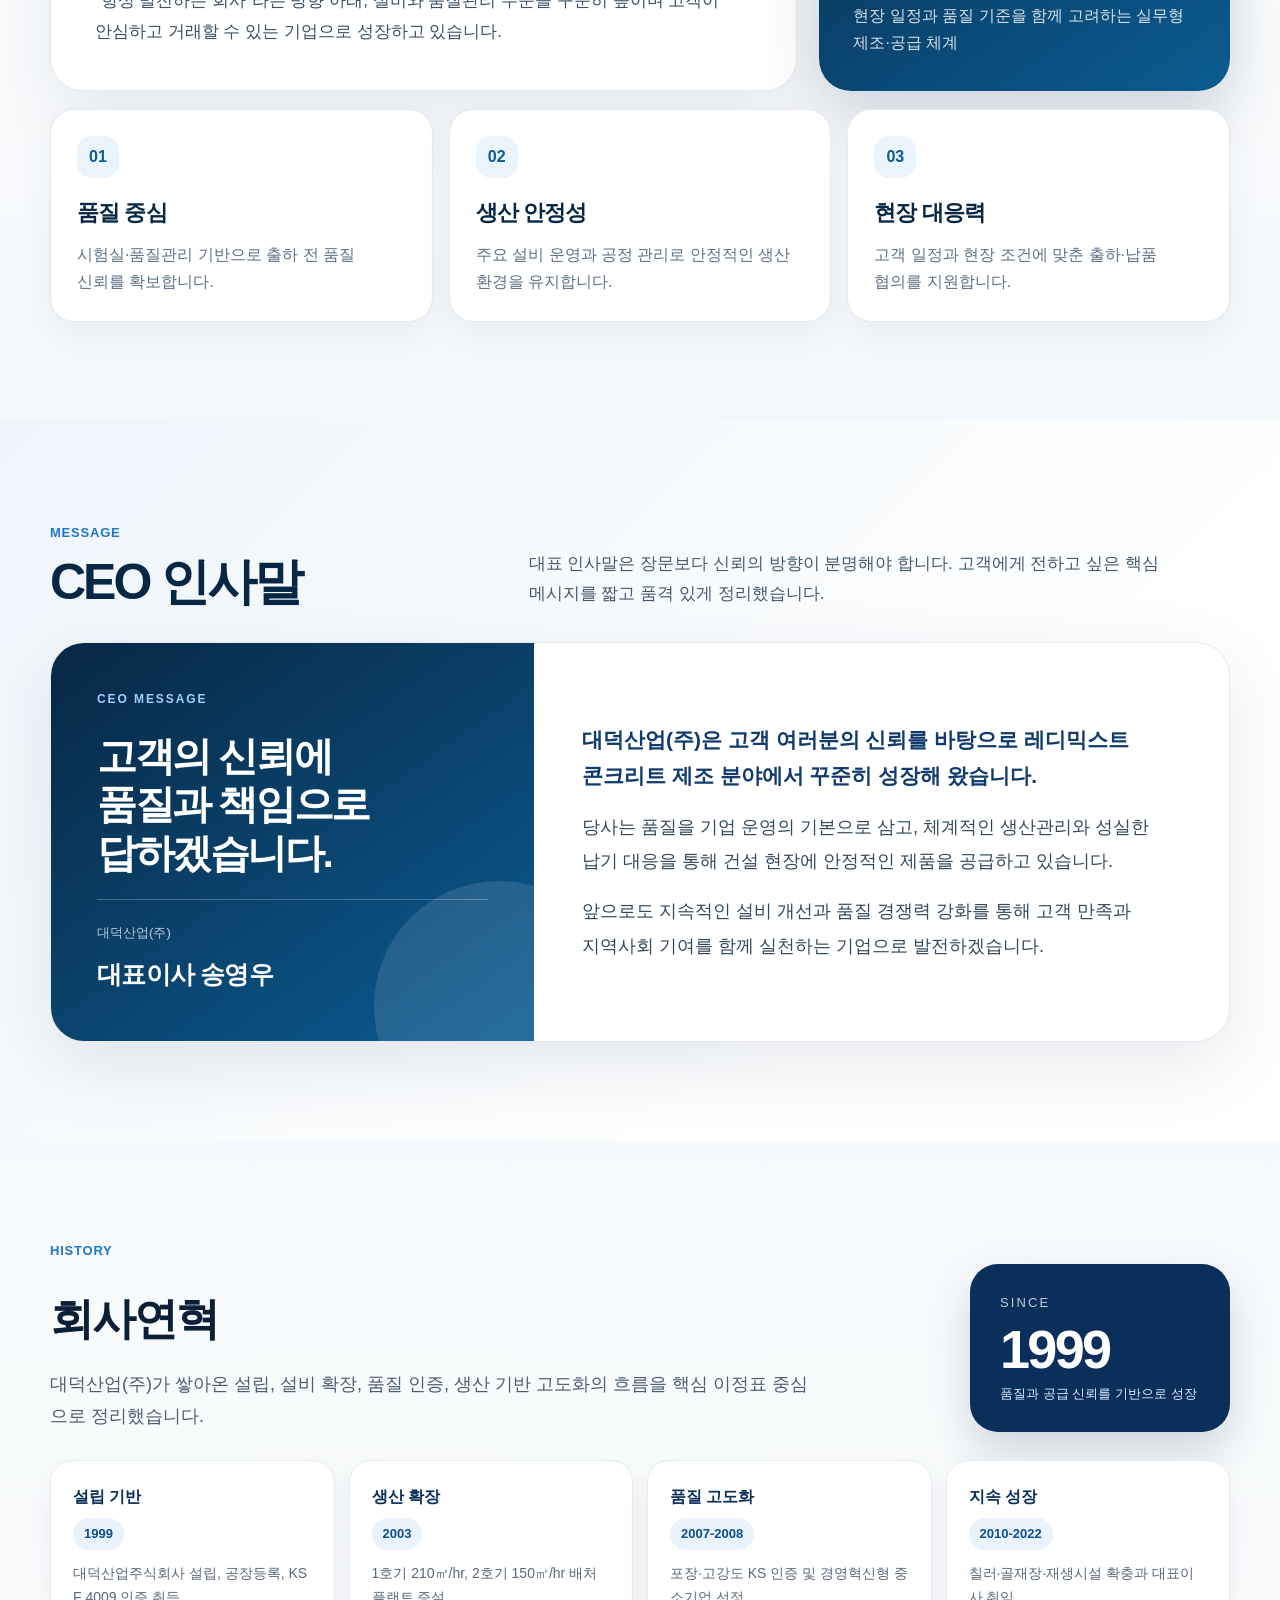
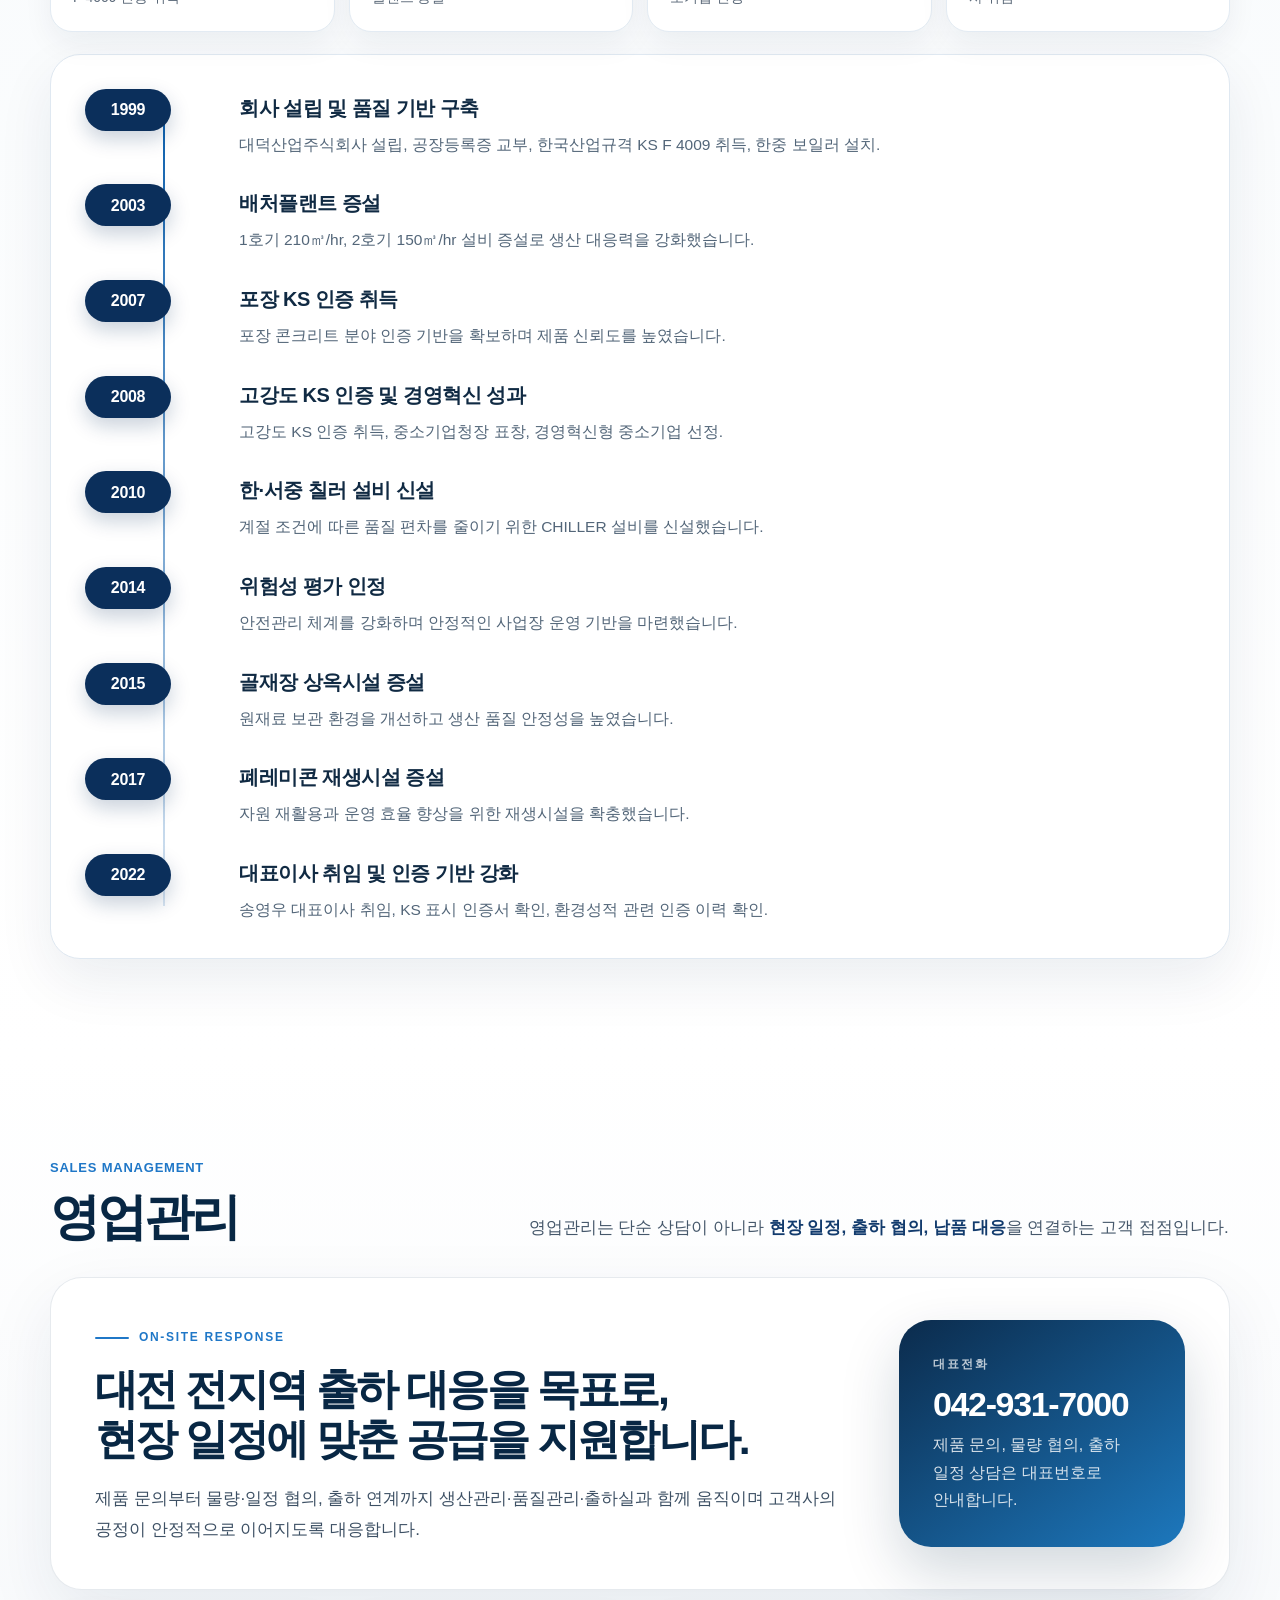
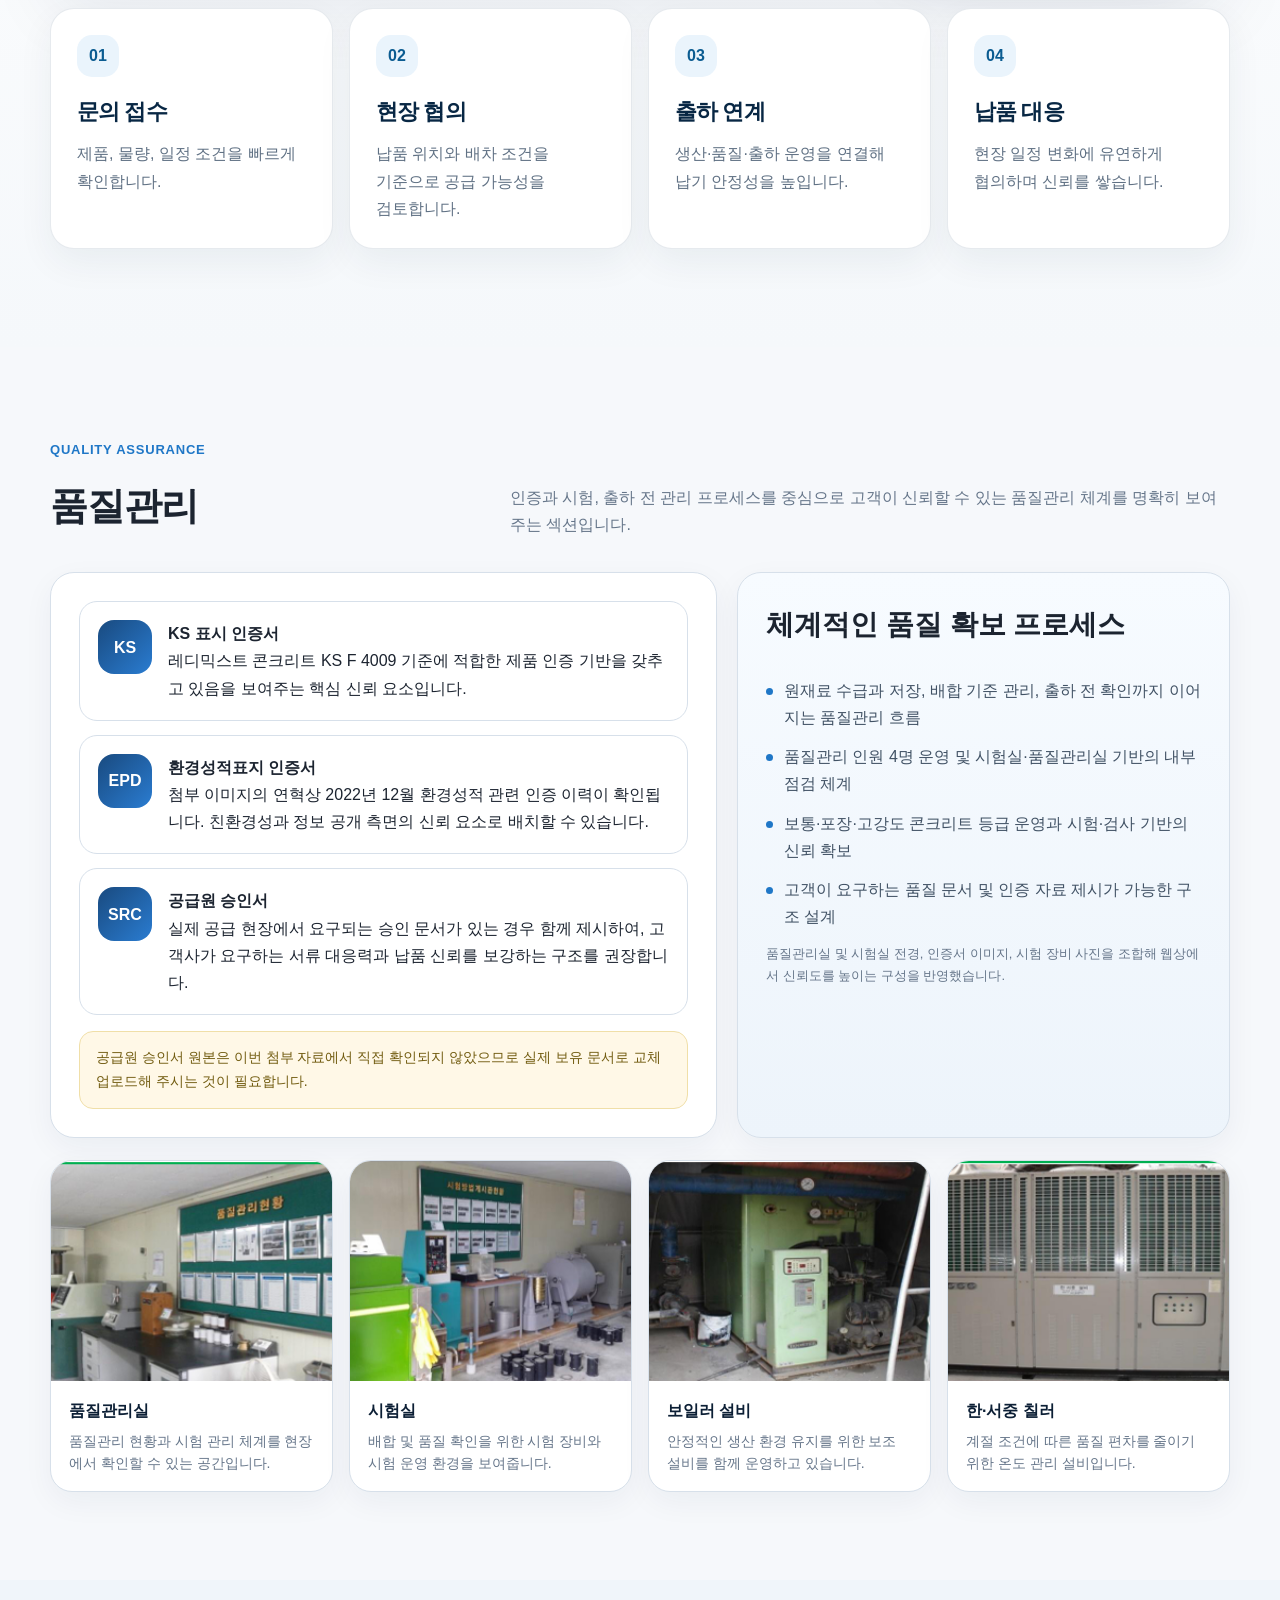
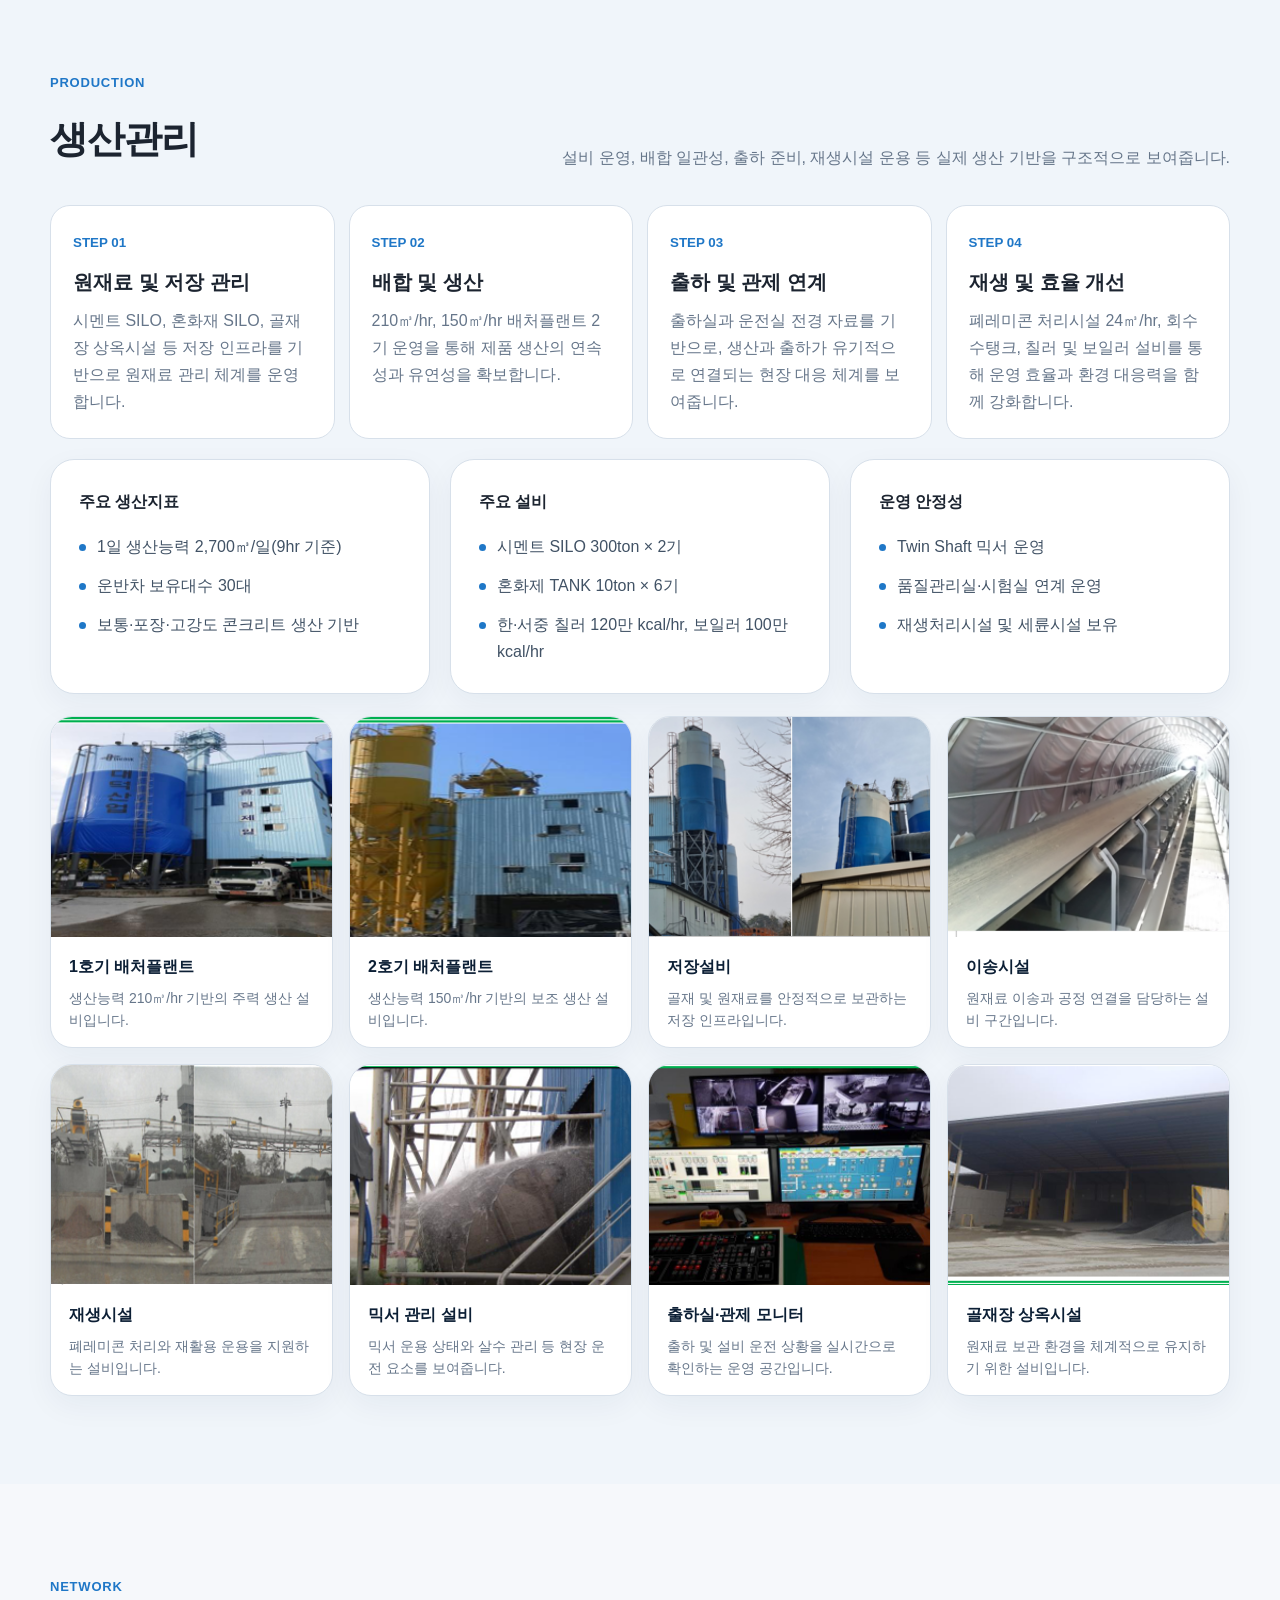
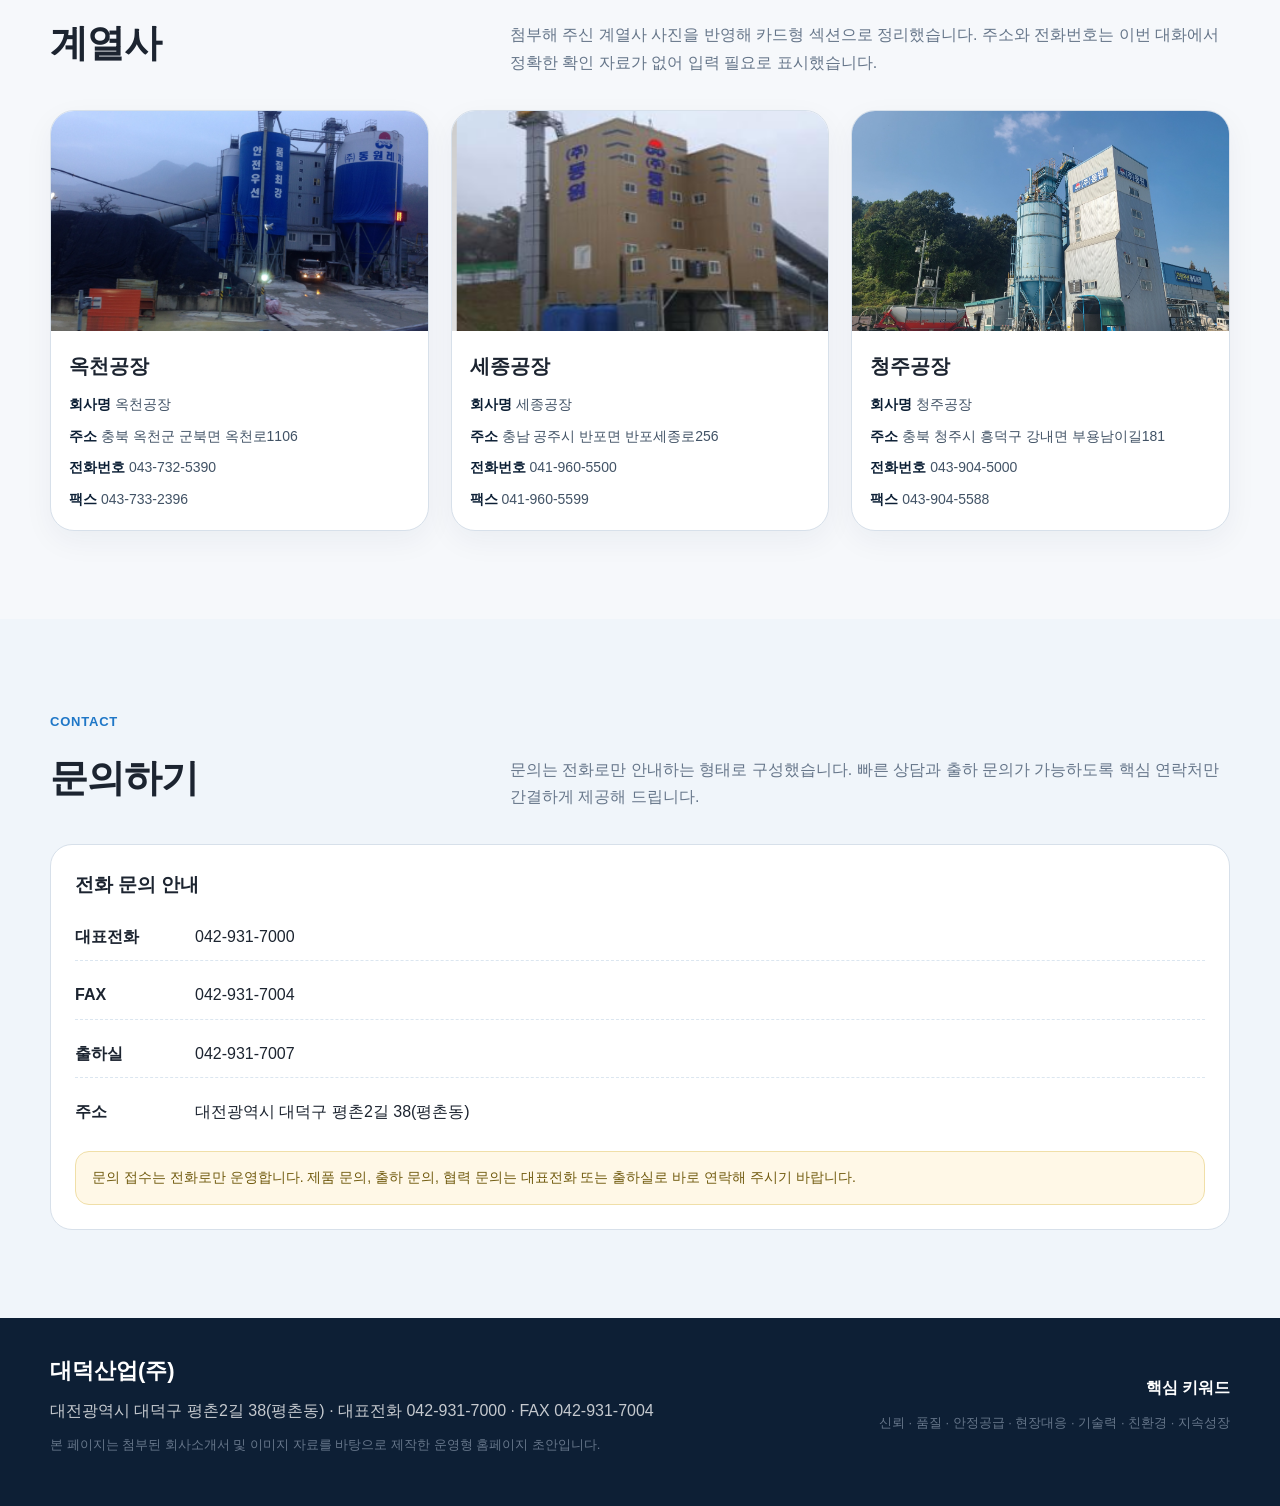
